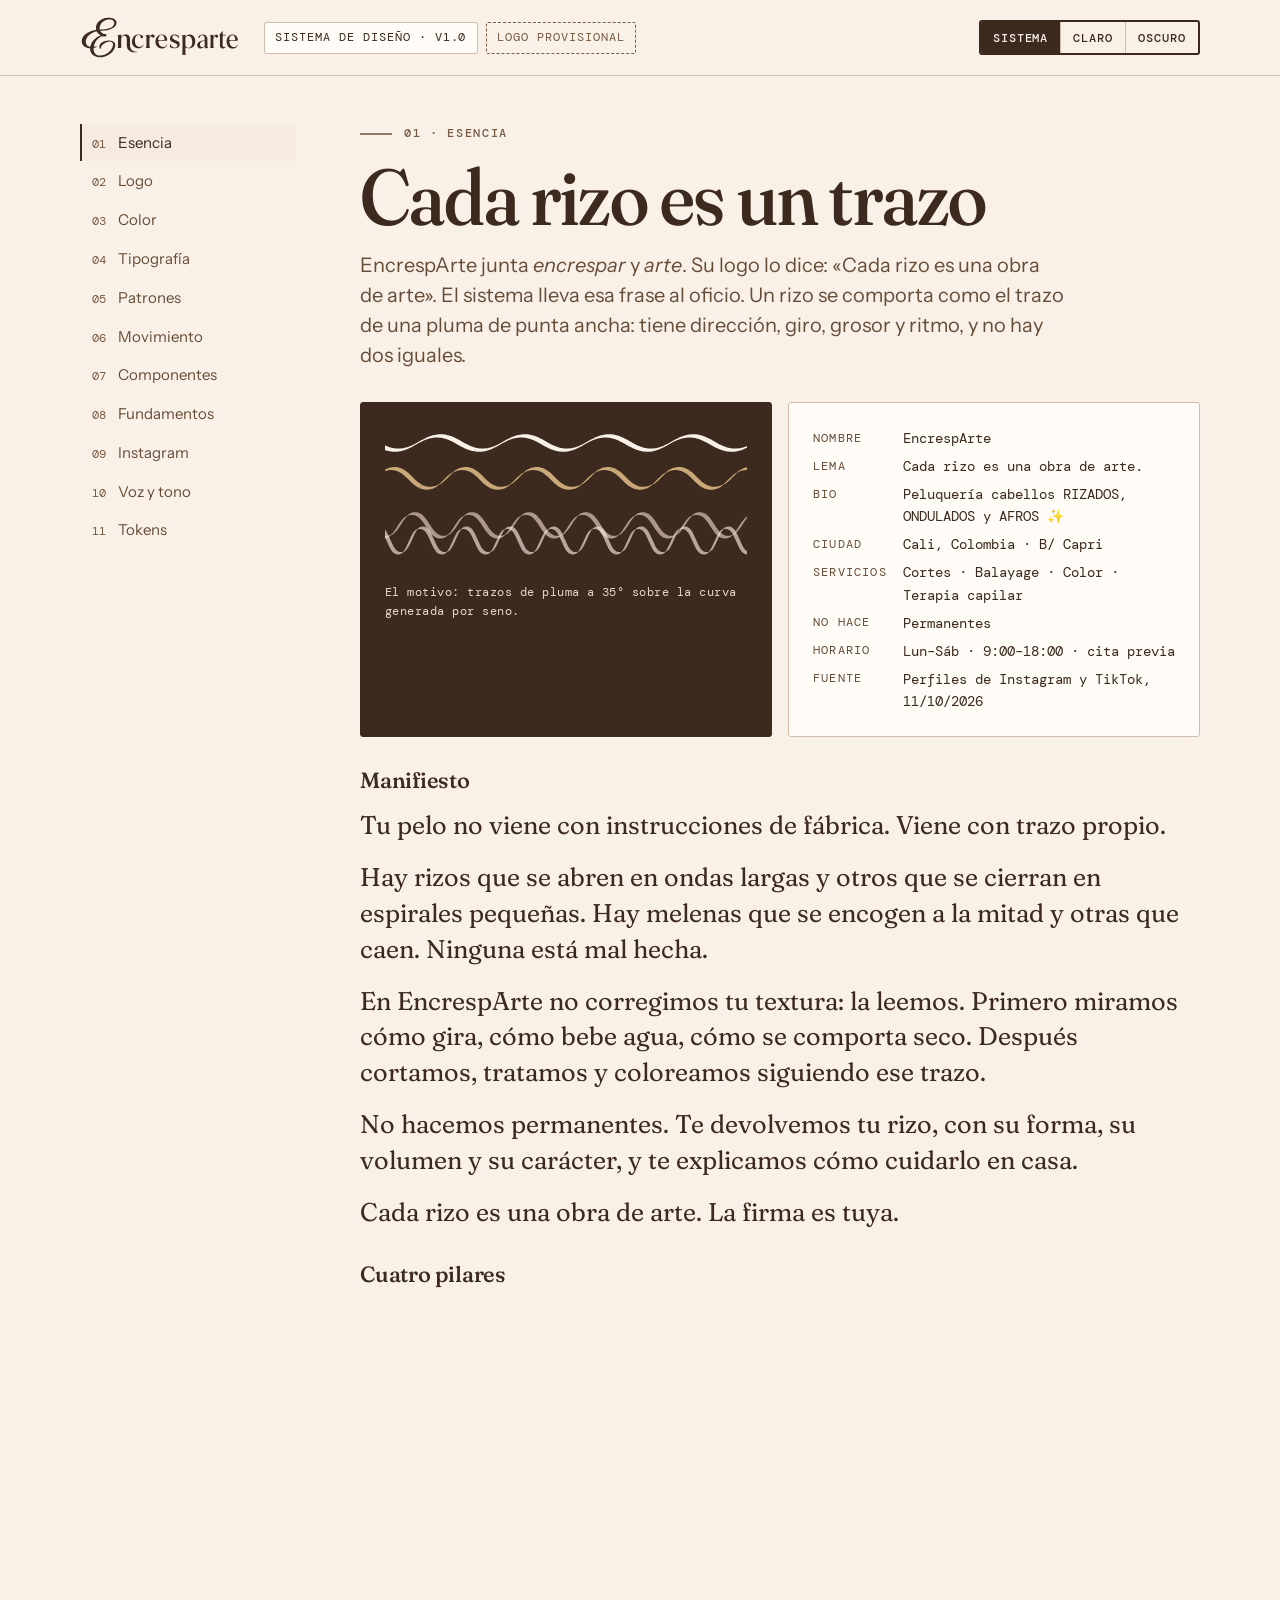
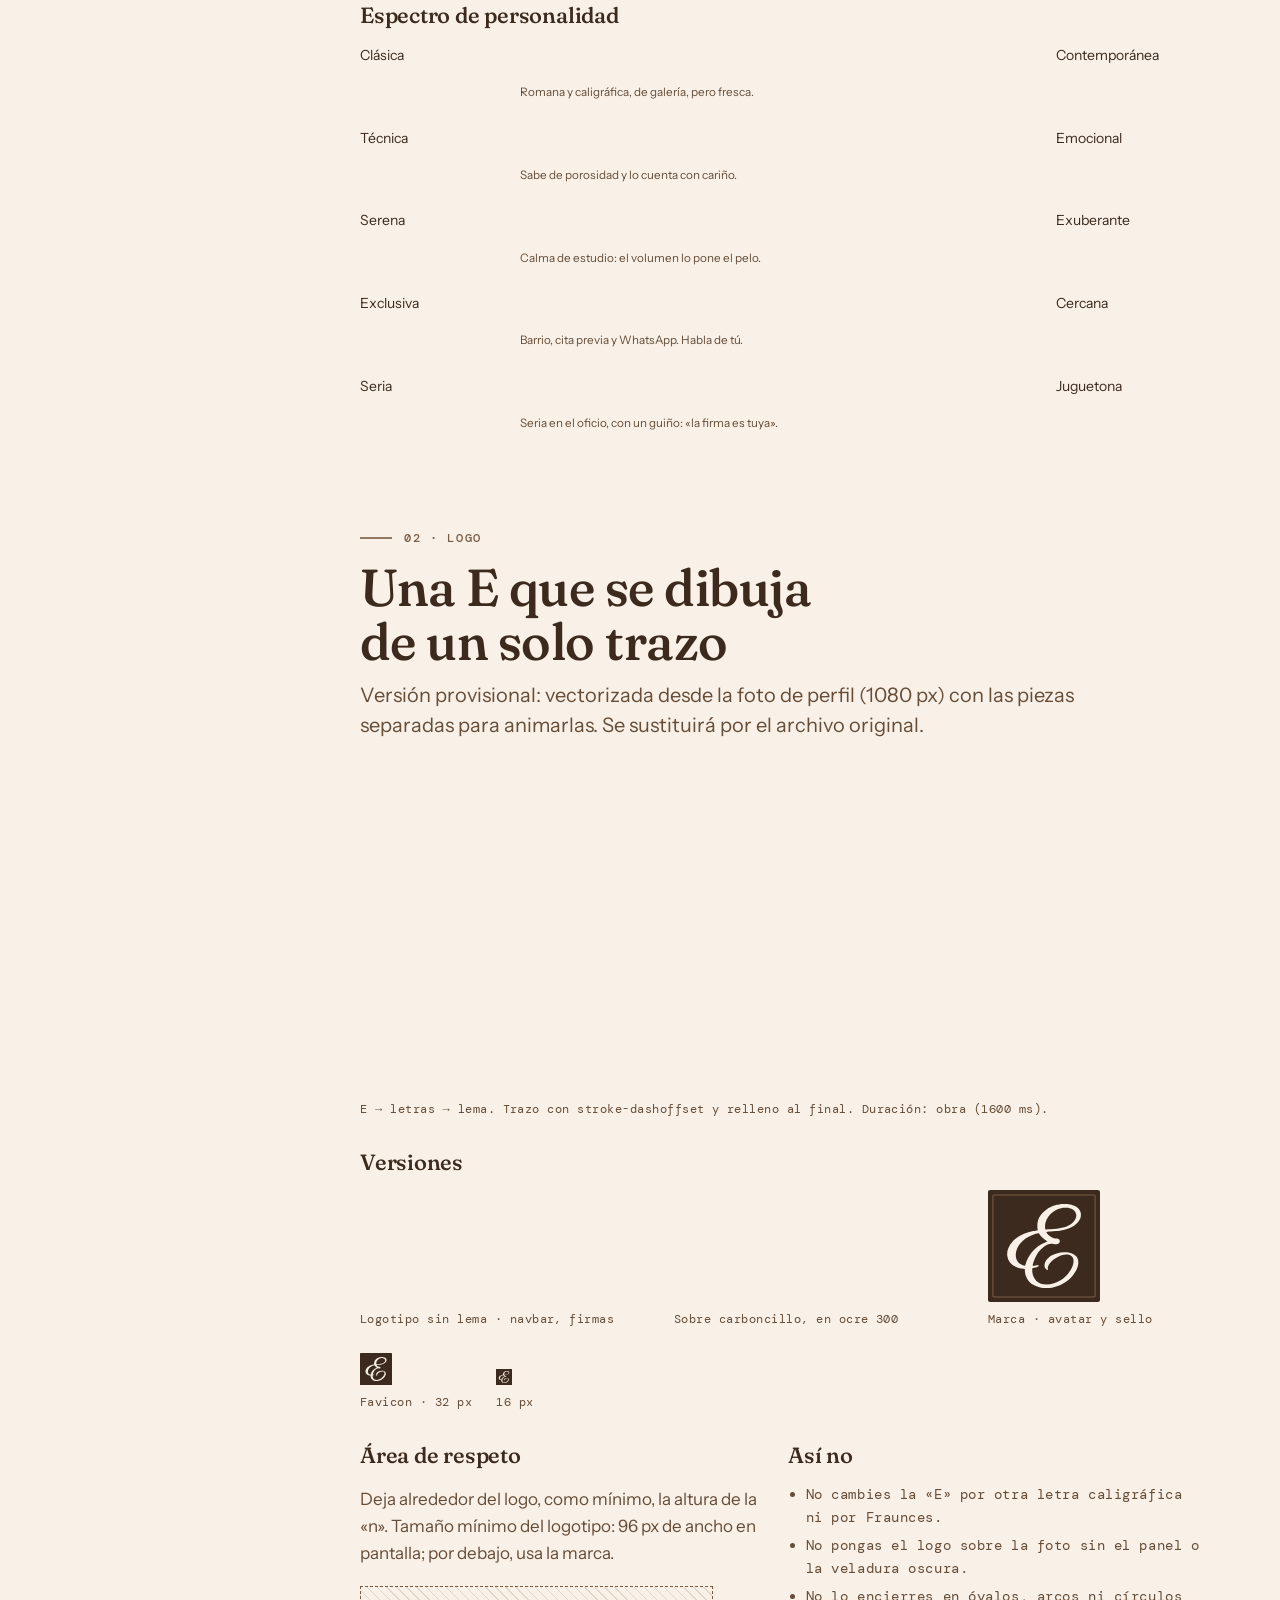
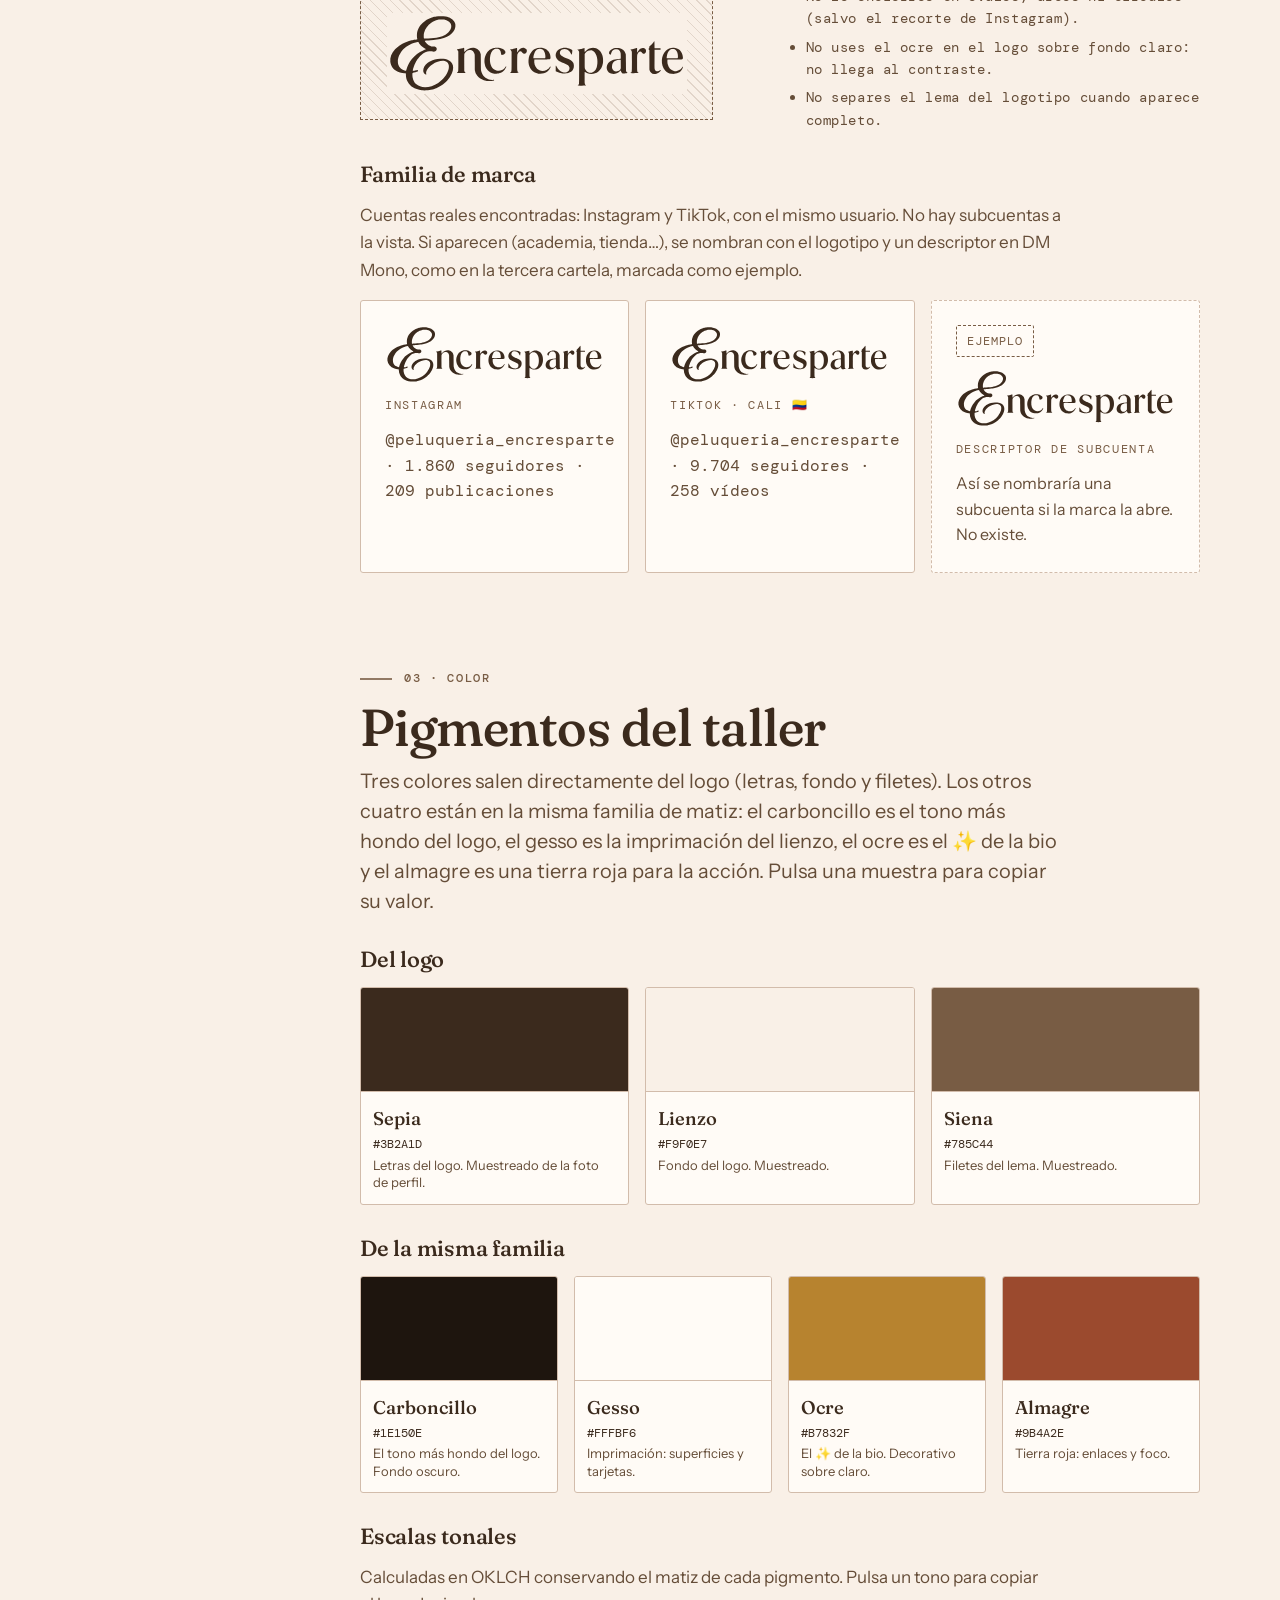
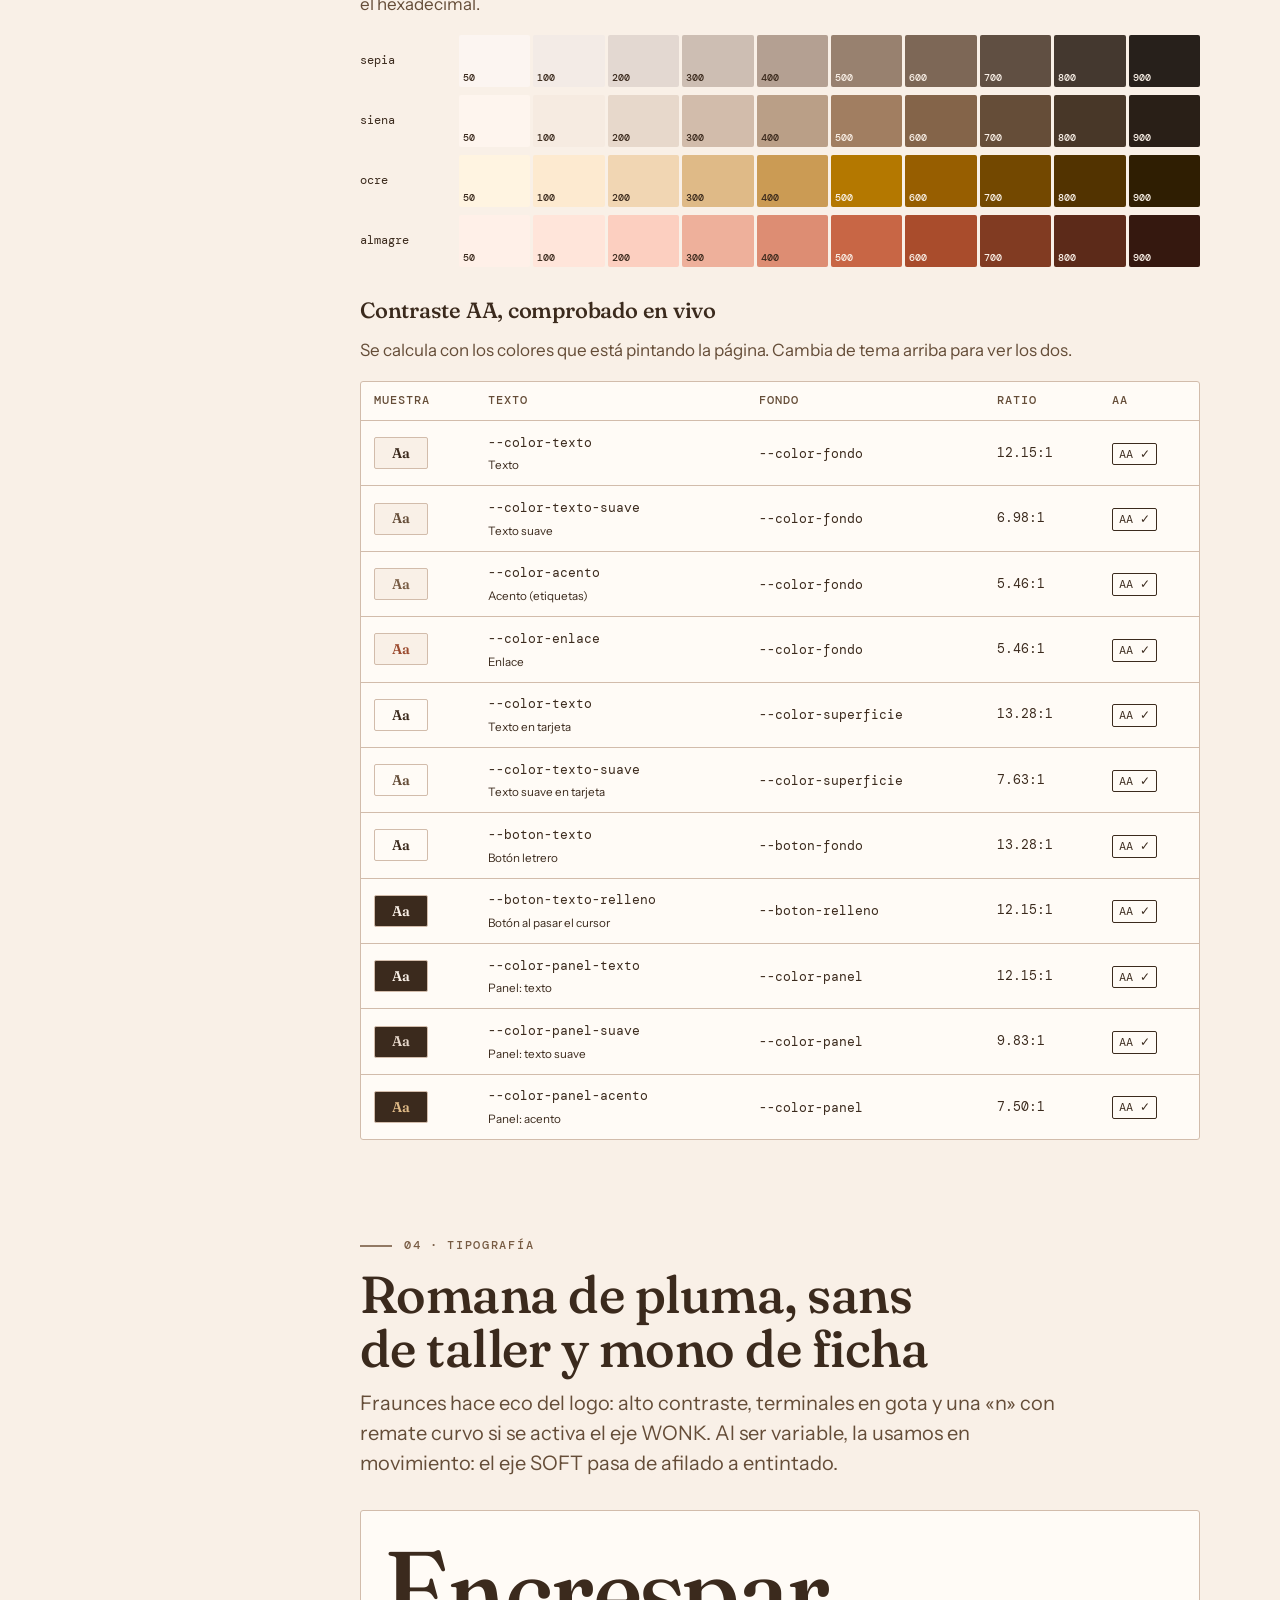
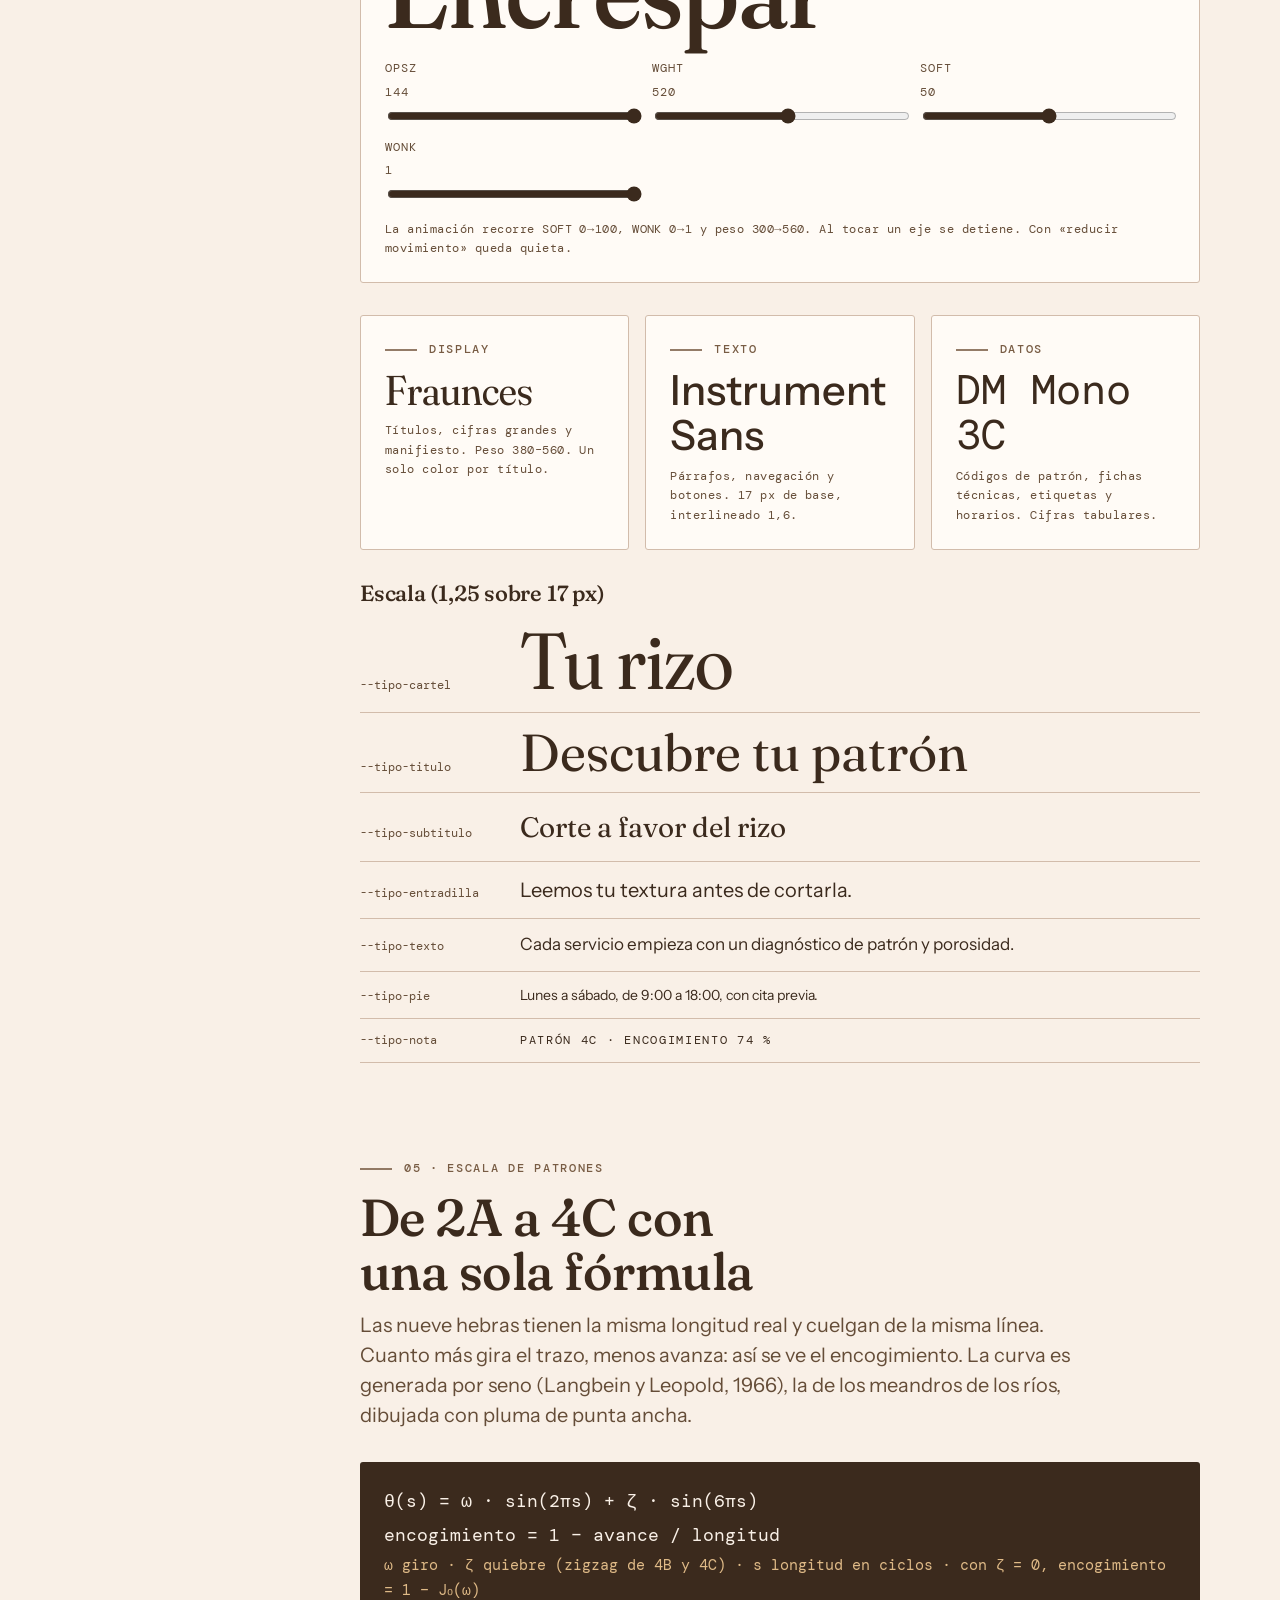
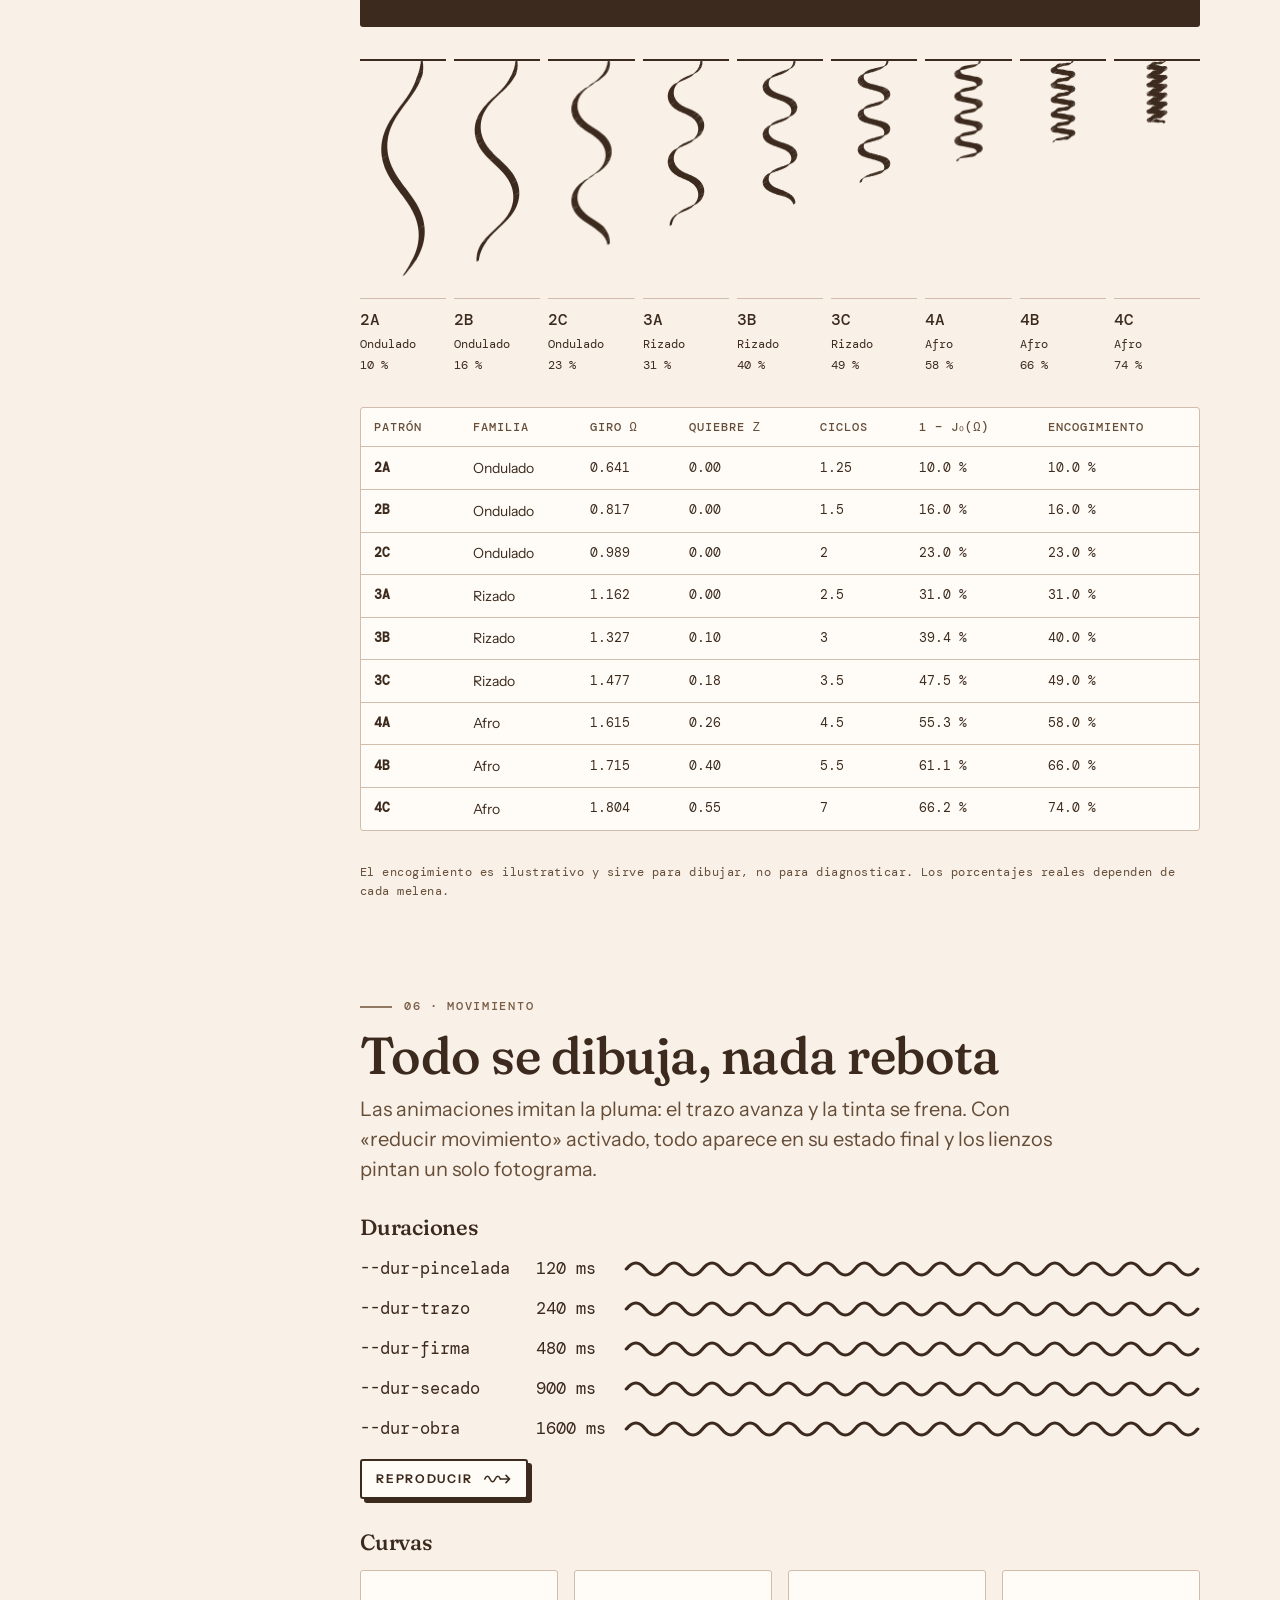
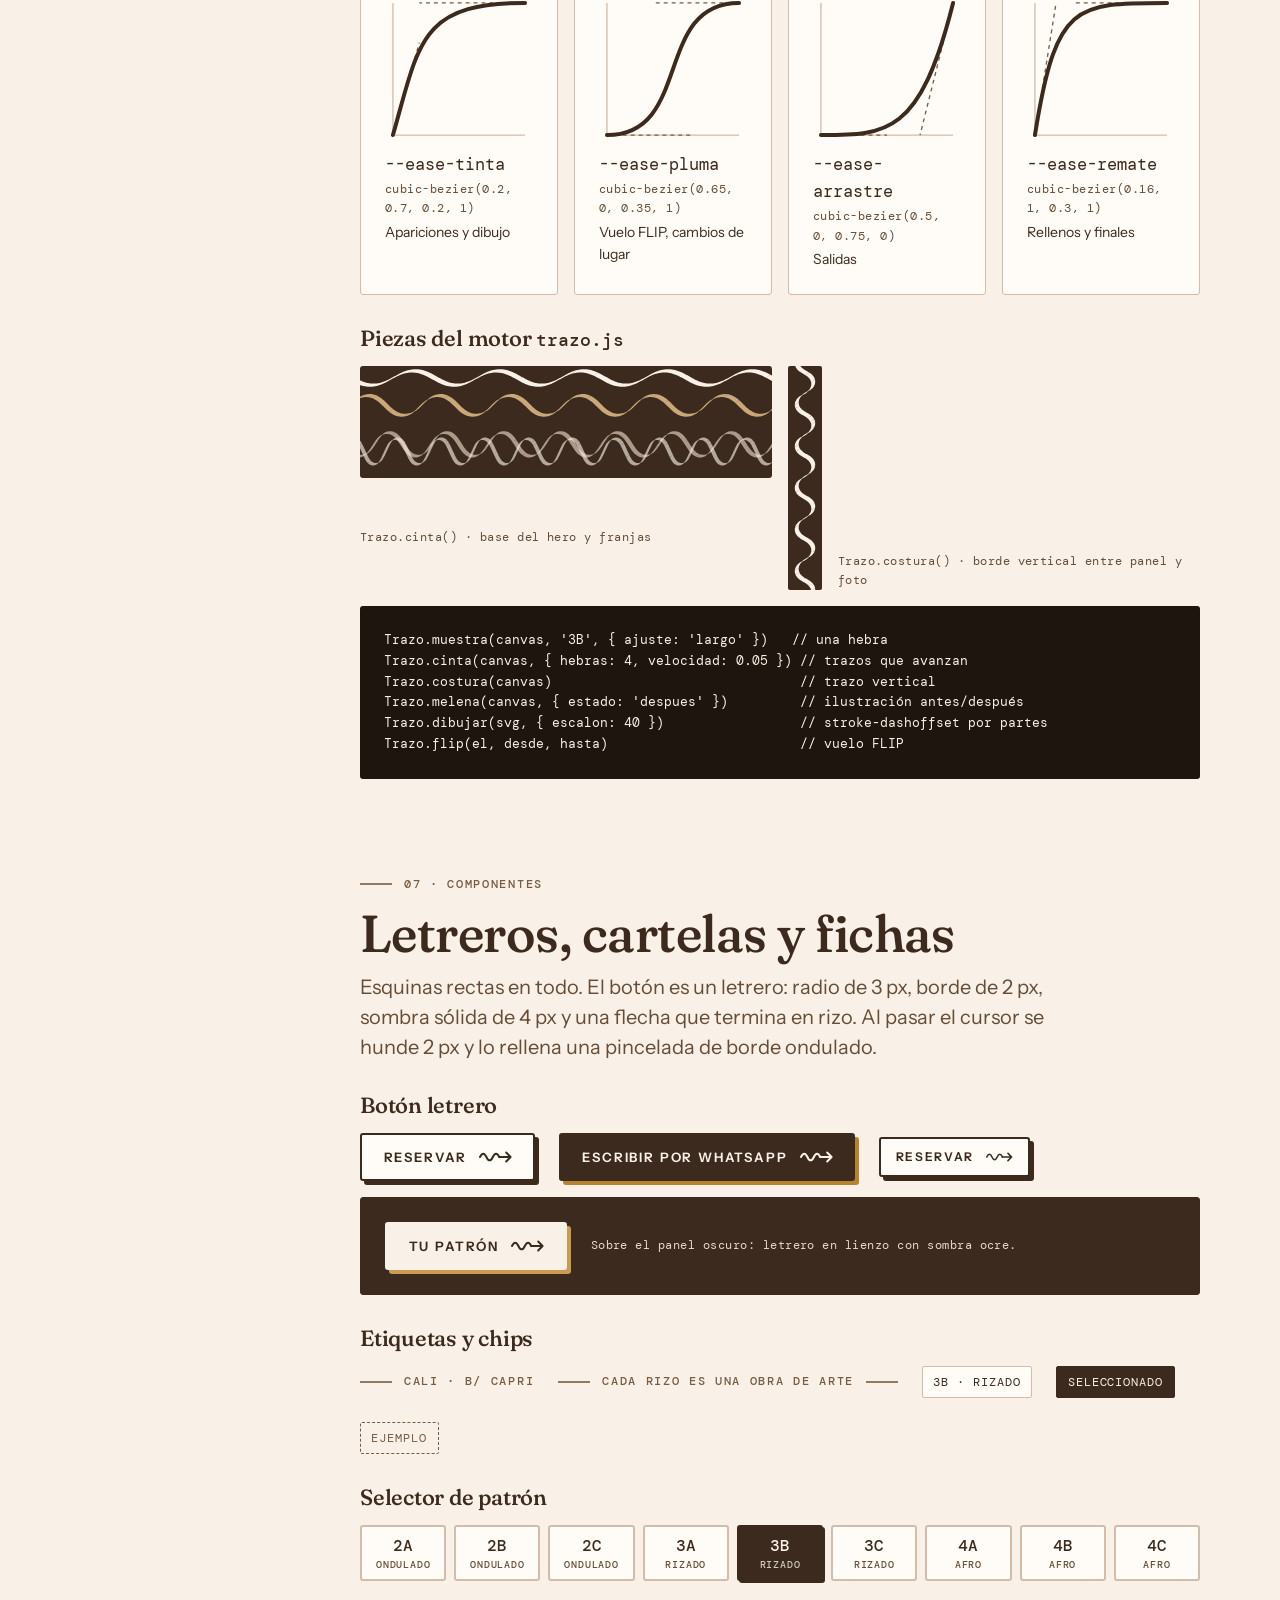
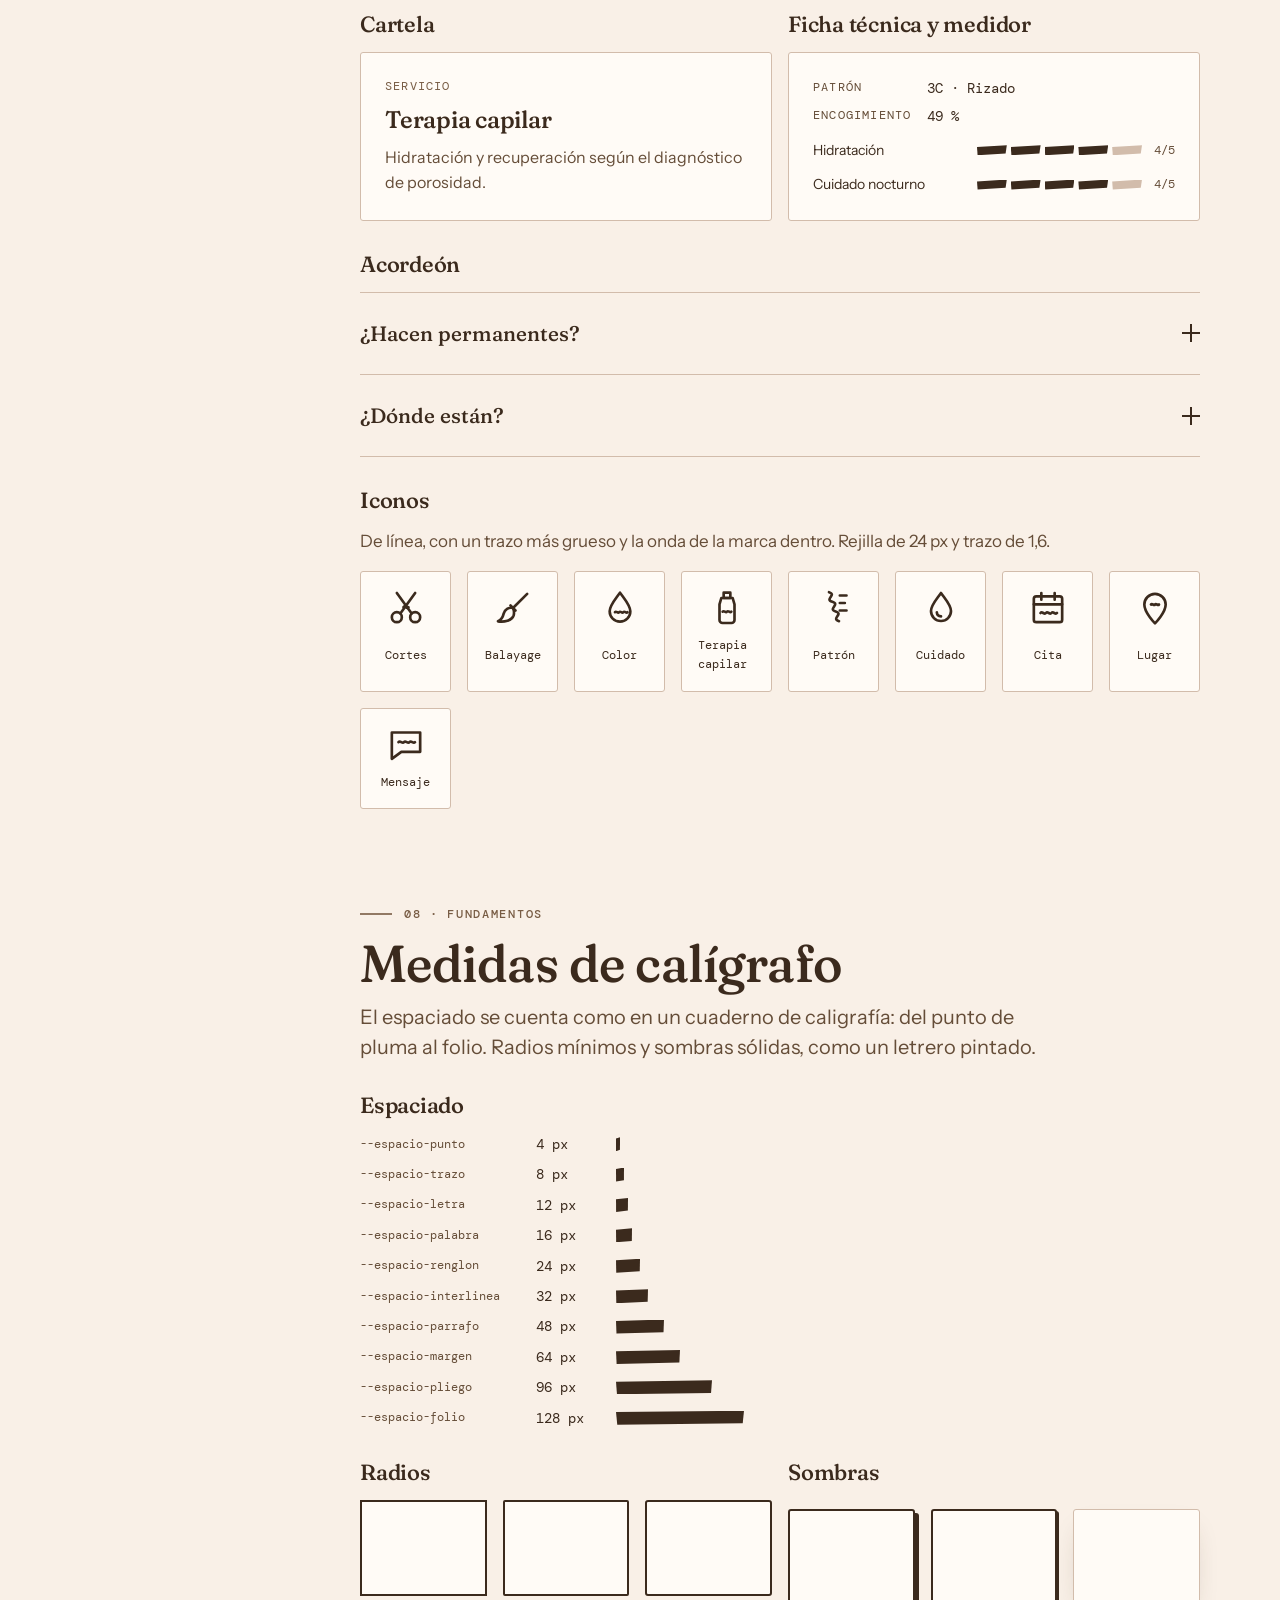
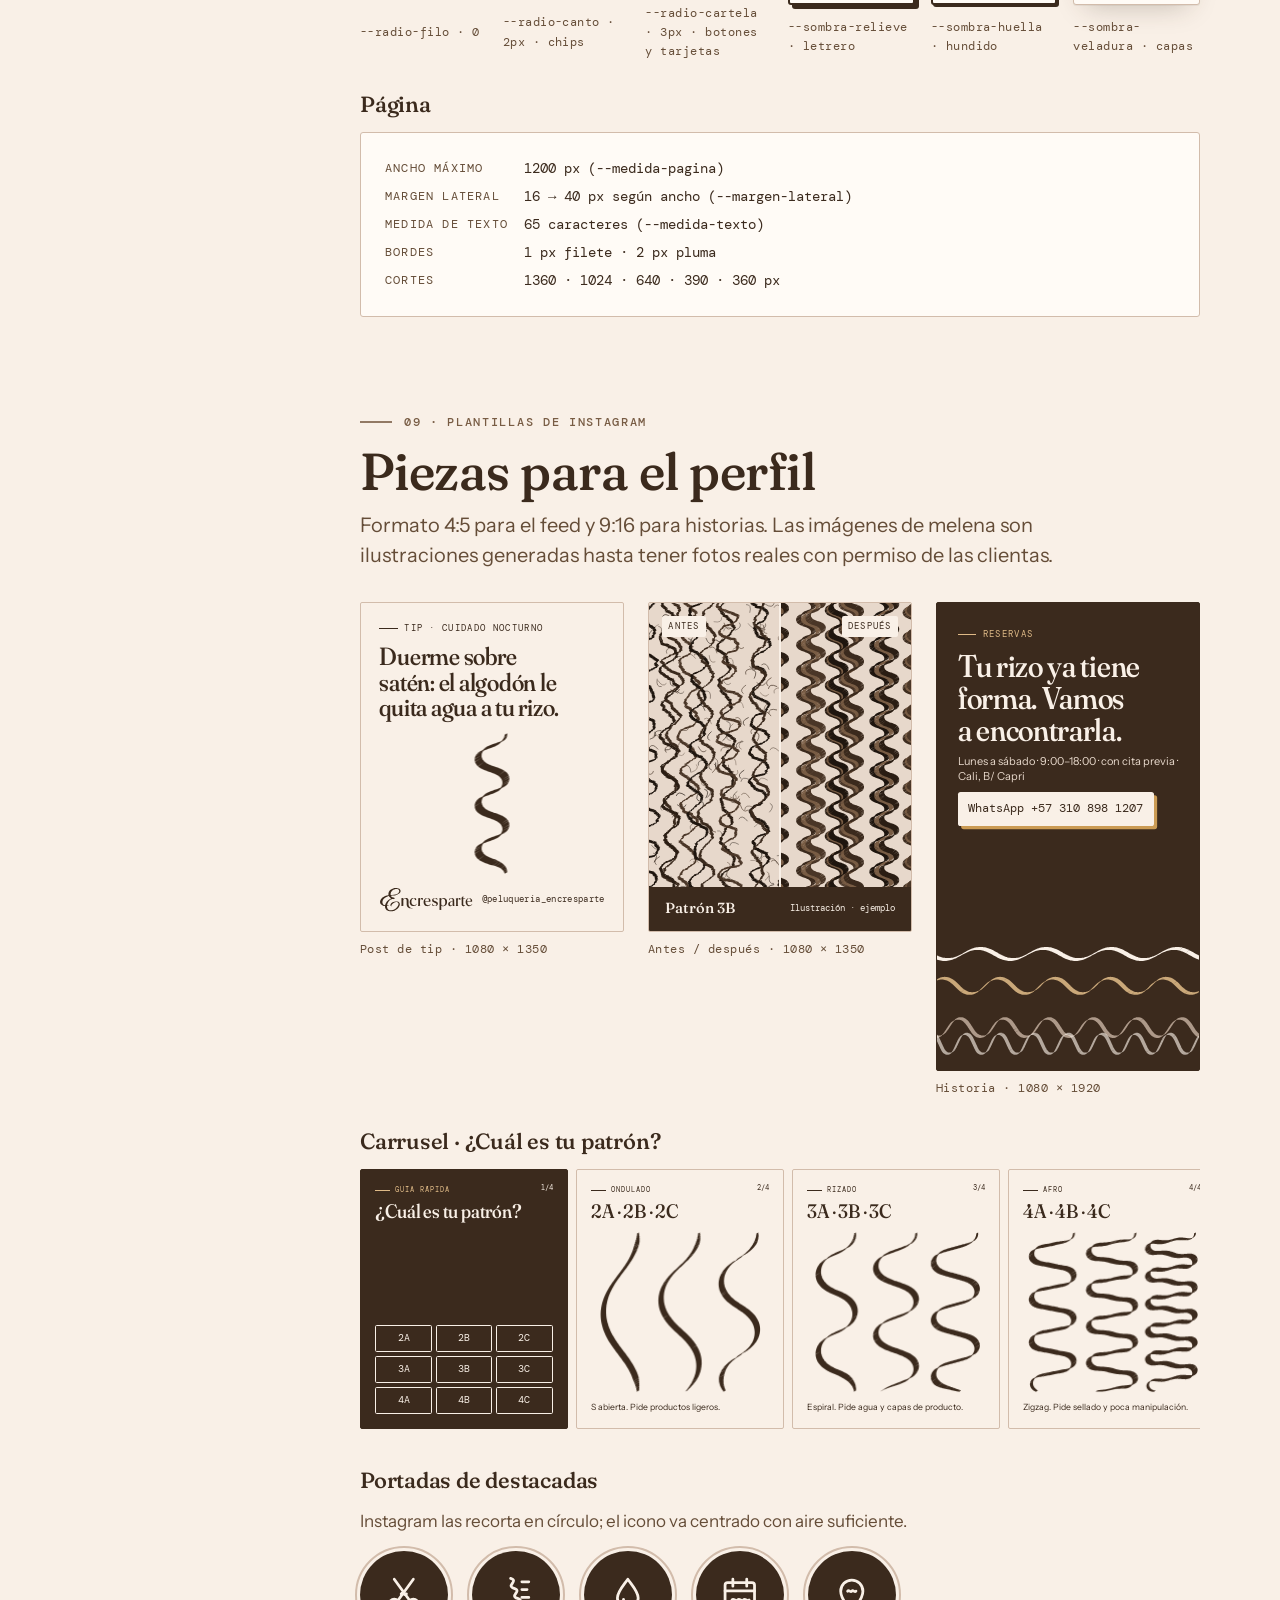
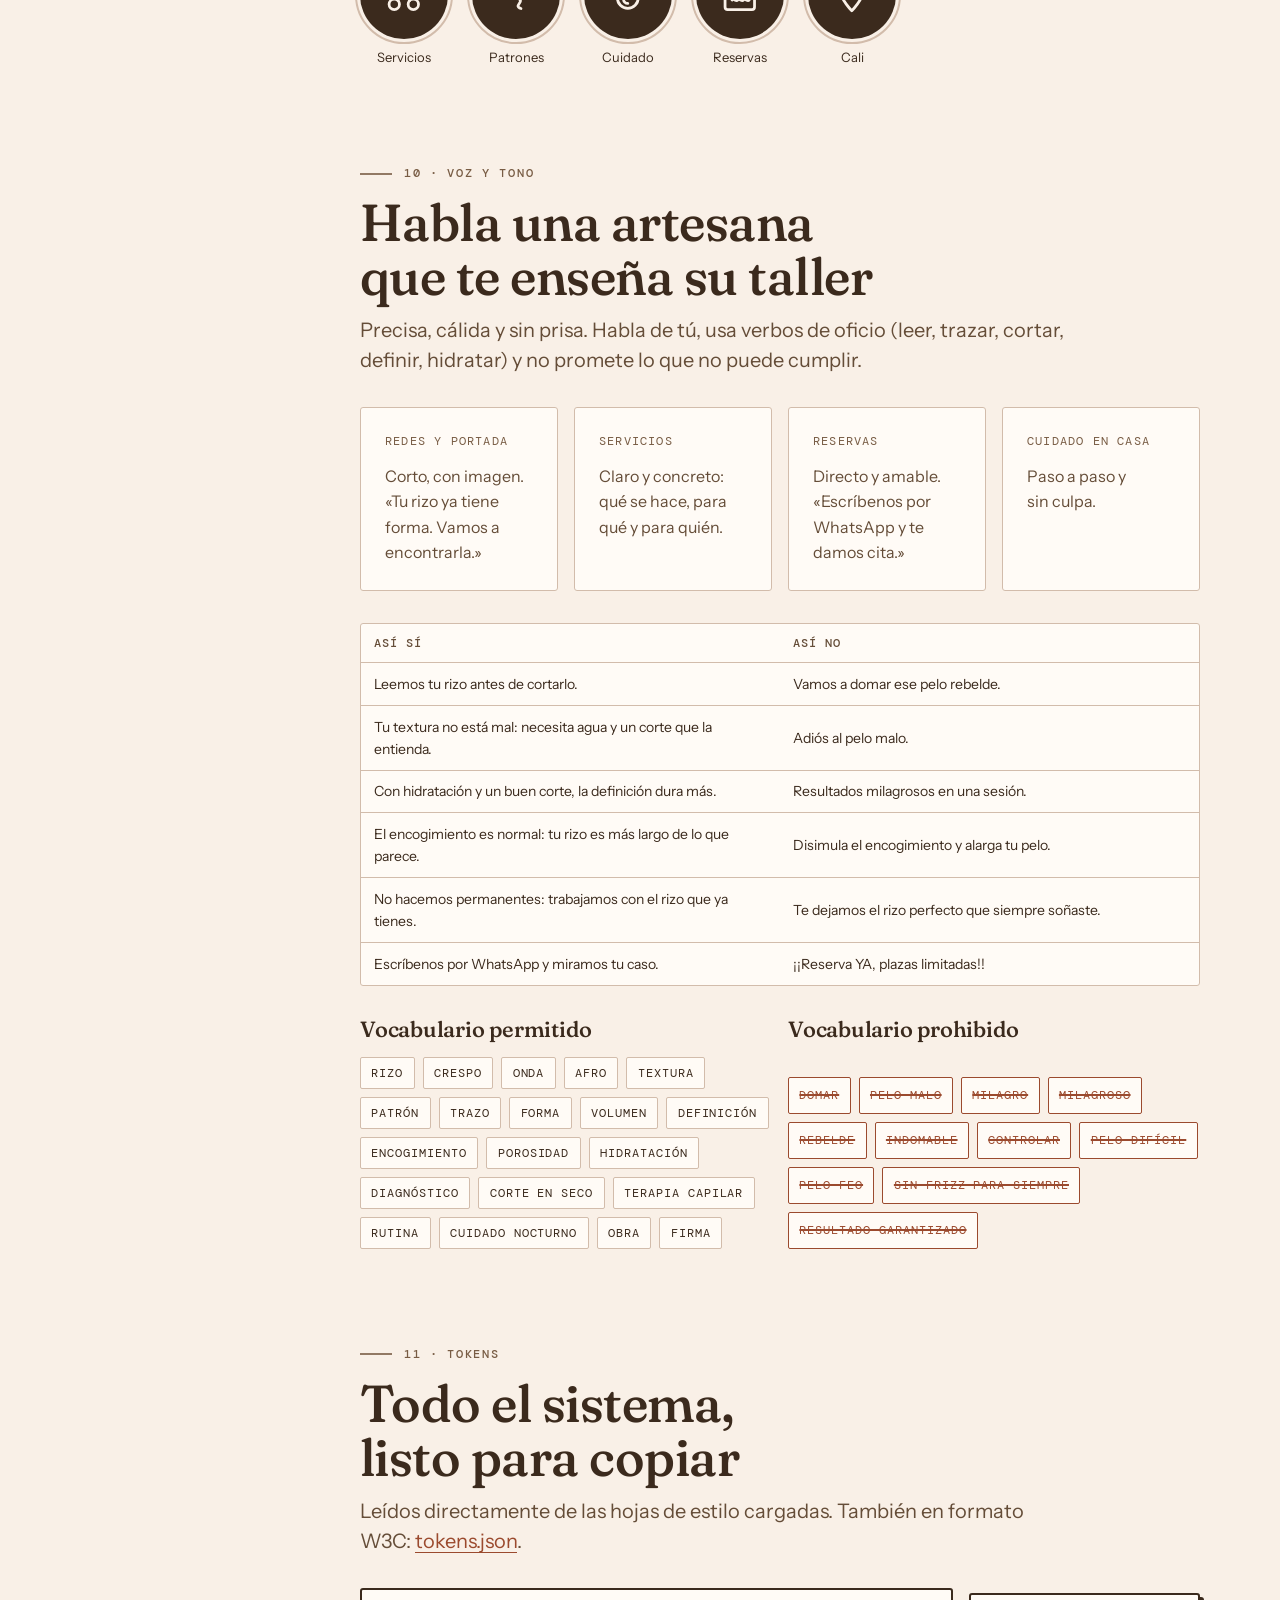
==== design-system.html @ 86029e0a "Fase 3: sistema de diseño «Trazo» (tokens, componentes, movimiento, motor trazo.js, tokens.json, log" ====
<!doctype html>
<html lang="es">
<head>
<meta charset="utf-8">
<meta name="viewport" content="width=device-width, initial-scale=1, viewport-fit=cover">
<title>EncrespArte · Sistema de diseño</title>
<meta name="description" content="Sistema de diseño de EncrespArte, peluquería de cabellos rizados, ondulados y afros en Cali. Concepto: cada rizo es un trazo.">
<link rel="icon" href="assets/favicon.svg?v=1" type="image/svg+xml">
<link rel="preconnect" href="https://fonts.googleapis.com">
<link rel="preconnect" href="https://fonts.gstatic.com" crossorigin>
<link rel="stylesheet" href="https://fonts.googleapis.com/css2?family=DM+Mono:wght@400;500&family=Fraunces:opsz,wght,SOFT,WONK@9..144,100..900,0..100,0..1&family=Instrument+Sans:wght@400..700&display=swap">
<link rel="stylesheet" href="design-system/tokens.css?v=1">
<link rel="stylesheet" href="design-system/motion.css?v=1">
<link rel="stylesheet" href="design-system/components.css?v=1">
<link rel="stylesheet" href="css/guia.css?v=1">
</head>
<body>
<svg width="0" height="0" style="position:absolute" aria-hidden="true">
  <defs>
    <symbol id="i-corte" viewBox="0 0 24 24"><circle cx="6.5" cy="17.5" r="3"/><circle cx="17.5" cy="17.5" r="3"/><path class="grueso" d="M8.6 15.3 17.5 3"/><path d="M15.4 15.3 6.5 3"/><path d="M10.5 11.5c.5-.6 1-.6 1.5 0s1 .6 1.5 0"/></symbol>
    <symbol id="i-balayage" viewBox="0 0 24 24"><path class="grueso" d="M20.5 3.5 12 12"/><path d="M10.5 10.5 13.5 13.5"/><path d="M12 12c-2.6-.6-5 .8-5.6 3.4-.4 1.8-1.6 3.8-3.4 4.6 3.6.6 8.4-.3 9.4-3.6.3-1.2.2-3-.4-4.4z"/></symbol>
    <symbol id="i-color" viewBox="0 0 24 24"><path d="M12 2.8c3.1 4.4 6.2 7.6 6.2 11.2a6.2 6.2 0 0 1-12.4 0c0-3.6 3.1-6.8 6.2-11.2z"/><path class="grueso" d="M9 14.5c.9-1 1.6 1 2.5 0s1.6 1 2.5 0 1.6 1 2.5 0"/></symbol>
    <symbol id="i-terapia" viewBox="0 0 24 24"><path d="M10 2.8h4v3.2h-4z"/><path d="M8.6 6h6.8l1.1 3.8v9.4a1.8 1.8 0 0 1-1.8 1.8H9.3a1.8 1.8 0 0 1-1.8-1.8V9.8z"/><path class="grueso" d="M9.4 14.2c.9-1 1.7 1 2.6 0s1.7 1 2.6 0"/></symbol>
    <symbol id="i-patron" viewBox="0 0 24 24"><path class="grueso" d="M9 2.5c5 1.6-3 4.2 2 5.8s-3 4.2 2 5.8-3 4.2 2 5.8"/><path d="M15.5 4.5h4M15.5 9h3M15.5 13.5h4"/></symbol>
    <symbol id="i-gota" viewBox="0 0 24 24"><path d="M12 3c3 4.2 6 7.3 6 10.8a6 6 0 0 1-12 0C6 10.3 9 7.2 12 3z"/><path class="grueso" d="M9.5 14.6a2.6 2.6 0 0 0 2.5 2.4"/></symbol>
    <symbol id="i-cita" viewBox="0 0 24 24"><rect x="3.5" y="5" width="17" height="15.5" rx="1.5"/><path d="M3.5 9.8h17M8 3v4M16 3v4"/><path class="grueso" d="M7.5 15c1.1-1.3 2.2 1.3 3.3 0s2.2 1.3 3.3 0 2.2 1.3 3.3 0"/></symbol>
    <symbol id="i-lugar" viewBox="0 0 24 24"><path d="M12 21.2s-6.4-6.4-6.4-11.3a6.4 6.4 0 0 1 12.8 0c0 4.9-6.4 11.3-6.4 11.3z"/><path class="grueso" d="M9.6 9.9c.8-.9 1.6.9 2.4 0s1.6.9 2.4 0"/></symbol>
    <symbol id="i-mensaje" viewBox="0 0 24 24"><path d="M3.5 4.5h17v11.6H9.2l-5.7 4.2z"/><path class="grueso" d="M7.5 10.3c1.1-1.3 2.2 1.3 3.3 0s2.2 1.3 3.3 0 2.2 1.3 3.3 0"/></symbol>
    <symbol id="flecha" viewBox="0 0 34 16"><path class="rizo" d="M1 8c2-4.5 4.5-4.5 6.5 0s4.5 4.5 6.5 0 4.5-4.5 6.5 0"/><path d="M20.5 8H32M27.5 3.5 32 8l-4.5 4.5"/></symbol>
  </defs>
</svg>

<header class="guia-cabecera">
  <div class="envoltura guia-cabecera__fila">
    <a class="guia-cabecera__logo" href="index.html" aria-label="Ir a la web de EncrespArte"><!-- logo:inicio --><svg class="logo" viewBox="50 362 970 262" role="img" aria-label="EncrespArte" data-provisional="true" focusable="false"><g class="logo-palabra"><path class="logo-e" d="M162.5 611.9C151.4 610.7 140.6 606.9 132.2 601.5C129.2 599.5 129.5 599.7 125.1 595.4C121.1 591.5 119.1 588.7 116.4 583.4C112.8 576.5 111 568.9 111 561.4C111 557.1 111.5 557.5 106.2 557.2C101.8 556.9 96.8 555.9 91.8 554.3C73.5 548.3 62.3 535.8 60.6 519.3C59.2 505.8 64.5 492 76 479.4C83.3 471.3 97.2 461.9 108.5 457.3C110 456.8 111.9 456 112.8 455.6C117.8 453.5 124.1 451.6 129.5 450.5C131 450.2 133.1 449.7 134.3 449.5C139.1 448.5 145.6 447.5 146.7 447.6C147.7 447.7 148.1 446.8 147.7 445.6C146.4 441.4 146.3 429 147.6 423.5C149.3 416 153.4 407.4 158 401.7C162.3 396.2 167.5 391.4 173 387.7C180.5 382.6 186.2 379.8 195.2 376.8C200.2 375.2 200.4 375.1 203.7 374.5C205.2 374.2 207.5 373.8 208.8 373.5C217.4 371.9 231.1 371.9 239.7 373.7C246.4 375 250.7 376.4 254.2 378.2C259.8 381.1 264.1 384.9 267.2 389.4C268.1 390.7 269.2 393.1 269.9 395.1C271.1 398.3 271.1 398.7 271.1 402.8C271.1 408.1 270.4 411.3 268.2 415.9C266.1 420.3 263.7 423.7 259.9 427.4C250.8 436.5 239.2 442.2 221.8 446.2C216.4 447.4 206.4 448.9 200.3 449.3C173.3 451.4 172.3 451.5 172.3 452.4C172.3 452.7 172.6 453.4 172.9 453.9C173.3 454.4 174.1 455.7 174.8 456.7C177.6 460.9 183.8 466.1 188.6 468C190 468.6 191.5 469.2 191.8 469.3C193.4 470.1 197.1 470.7 200.2 470.7C206.1 470.7 209.2 472.3 210.5 476.3C211.9 480.5 209.1 485.1 204.5 486.5C202.3 487.2 200.7 487.1 194 486.1C188.7 485.3 187.9 485.3 185.3 485.7C183.8 485.9 181.5 486.3 180.3 486.7C178.2 487.2 173.8 488.9 173.2 489.3C173 489.5 171.9 490.1 170.8 490.6C165.5 493.5 158.4 499.7 153.2 505.8C150.1 509.5 146 515 146 515.5C146 515.7 145.8 516 145.5 516.3C144.7 517.3 140.4 525.8 138.9 529.6C135.7 537.3 132.7 548.2 133.6 549.1C134.1 549.6 139.5 548.6 143.8 547.3C145.7 546.7 147.6 546.2 148.2 546.1C149.3 545.9 149.3 546 149.8 547.8C150.1 548.8 150.3 549.8 150.1 550C149.6 550.9 144.3 552.8 137 554.6C132.2 555.9 132.4 555.7 132.1 558.3C131.9 560.9 132.2 566.5 132.8 570.2C134.3 578.5 138.6 587.1 143.9 592C159.5 606.7 190.7 605 215.5 588.3C223.5 582.9 231 575.8 236.5 568.3C241 562.4 241.9 561 244.4 555.8C248.3 548.1 250 542 250 535.6C250 531 249.6 529 248 525.8C246 521.7 242.4 519 236.7 517.4C226.8 514.7 210 519.3 196.5 528.4C183 537.6 174.4 550.7 176.8 558.6C177.1 559.6 177.2 560.5 177.1 560.7C176.5 561.7 172.6 559.8 170.5 557.4C168.3 554.9 167.4 552.6 167.1 548.9C166.5 540.5 172.3 530.2 181.8 523.1C184.8 520.9 184.5 521.1 190.4 518.1C199.1 513.8 209 511.3 222 510.3C231.6 509.6 242 511.3 248.8 514.7C252.5 516.6 254.1 517.8 256.9 520.5C263.1 526.7 265.3 536.5 262.9 547.1C261.2 554.5 257.7 562.6 253.8 568.2C252.9 569.5 251.7 571.2 251.2 572C247.5 577.2 241.3 584 236.2 588.4C229.2 594.4 219.8 600.2 209.2 605C206.9 606 198.2 608.8 195.3 609.5C194 609.8 192.3 610.2 191.6 610.4C185.4 612 170.3 612.8 162.5 611.9ZM112.4 546.5C116.1 532.7 121.6 521.8 130.3 510.8C140 498.7 152.9 488.9 167 482.9C170.5 481.4 173.7 480.2 174.8 479.9C175.9 479.5 175.3 478.7 172.4 477C165.8 473.1 159.9 468.1 156 463C153.9 460.3 152.2 457.5 151.9 456.4C151.6 455.5 150.1 455.2 148.4 455.6C147.7 455.8 146.1 456.2 144.8 456.5C143.5 456.8 142.1 457.2 141.7 457.3C141.2 457.5 139.7 458 138.3 458.4C126.5 461.9 113.6 469.2 105.3 477.1C102 480.2 97 485.9 95.5 488.2C89.8 497 87.2 502.7 85.6 510.4C85 513.3 85 514.6 85.1 519.2C85.2 523.7 85.4 525 86.1 527.4C87.1 530.6 88.9 534.5 90.3 536.3C91.5 537.9 96.4 543 96.7 543C96.9 543 97.5 543.4 98.1 543.8C100.8 545.8 109.4 549.1 111.3 548.9C111.6 548.9 112 548 112.4 546.5ZM183 444.2C211.3 442.4 226.5 439.1 238.9 432C242.7 429.8 245.6 427.5 248.8 424.2C253.3 419.6 256 414.7 257.4 409.1C260.2 397.3 251.9 387 236.8 383.6C235.5 383.3 232.3 383.2 226.8 383.2C219.2 383.2 218.6 383.2 214.8 384.1C206.2 386.2 199.6 388.9 193.1 393.3C181.4 401.2 173.4 412.4 169.9 425.6C169.1 428.8 168.9 430.4 168.8 434.5C168.6 439.5 169 443.7 169.7 444.6C170 444.9 170.8 444.9 172.3 444.8C173.5 444.7 178.3 444.4 183 444.2Z"/><g class="logo-letras"><path d="M370 581.4C364.8 580.3 361.2 579 356.5 576.6C347.6 572.1 342.3 567 337.7 558.7C336.4 556.3 334.7 550.9 334.2 547.7C334 546.9 333.9 535.2 333.8 521.7C333.8 500.2 333.7 496.9 333.2 495.2C331.4 488.6 329 485.2 324.5 483C322.3 481.9 322 481.8 318.3 481.8C313.8 481.8 311.7 482.5 307.9 484.9C304.5 487.1 300.9 491.8 300 495.1C299.8 495.9 299.7 505.4 299.7 522.8L299.8 549.2L300.7 551.1C301.3 552.4 302 553.3 303 553.9C303.7 554.4 304.3 555.1 304.2 555.3C304.2 555.8 302.3 555.8 290.2 555.9C276.8 556 276.3 555.9 276.3 555.3C276.3 555 276.8 554.4 277.5 554C279 553 279.9 551.6 280.3 549C280.6 547.5 280.7 537.8 280.6 516.8L280.5 486.8L279.6 485C279.1 483.9 278.1 482.6 277.3 481.9C276.1 480.9 275.9 480.6 276.3 480.2C276.5 480 277.4 479.6 278.3 479.5C282.5 478.9 289.1 477.4 293.3 476.2C294.2 475.9 295.7 475.5 296.8 475.2C297.8 474.9 298.9 474.7 299.2 474.8C299.6 474.9 299.7 476 299.7 481.3C299.7 485.8 299.8 487.7 300 487.7C300.2 487.7 301.4 486.6 302.6 485.3C310.8 476.4 323.2 472.3 334.2 474.8C339.4 476 345.1 479.8 348.1 484.1C350.1 486.9 350.8 488.3 352 492.4L353.1 495.8L353.4 520.5C353.5 535.9 353.7 545.9 354 547C355 552.6 357.4 558.5 360.4 563C362.3 565.9 367 570.6 369.8 572.4C376.7 576.8 384.7 578.9 392.2 578.3C394.2 578.2 395.9 578.1 396.1 578.2C396.2 578.3 396.3 578.7 396.3 579.2C396.3 580.2 395.8 580.5 392 581.2C387.4 582.1 385.1 582.3 379.7 582.3C375.3 582.3 373.8 582.1 370 581.4Z"/><path d="M397.2 558.1C388.6 556.8 379.9 552.2 374.9 546.2C373.1 544.1 370.5 540.1 369.6 538.3C367.9 534.8 366.1 528.1 365.3 522.5C364.9 519.4 365.1 512.1 365.8 508.5C367.3 501.1 369.3 496.1 373.2 490.2C375.4 486.9 375.5 486.7 378.7 484C383.7 479.6 386.9 477.7 392.6 475.9C396.9 474.5 398.3 474.2 403.9 474.1C412.3 473.9 417.9 475.1 424.6 478.7C427.6 480.3 429.1 481.4 430.5 483C433 485.8 433.6 488.3 432.4 491.1C431.7 492.5 429 495.4 427.3 496.3C425.1 497.6 420.4 498.1 419.7 497.2C419.4 496.9 418.9 494.6 418.5 492.1C417.6 486.7 417.3 485.7 415.7 483.4C414.3 481.3 412.3 479.5 410.3 478.6C407.1 477.2 400.3 477.5 396.8 479.2C388.6 483.3 384 492.8 382.9 507.5C381.7 524.4 387 538.6 396.9 544.9C403.9 549.4 414.1 550.1 421.9 546.7C426.2 544.8 431 540.3 433.3 535.9C434 534.7 435.2 534.5 435.8 535.4C436.3 536.2 432.9 542.8 430.5 545.8C425.4 552.1 421 554.9 412.5 557.2C410 557.9 408.6 558.1 403.8 558.2C400.7 558.2 397.7 558.2 397.2 558.1Z"/><path d="M448.3 555.4C448.3 555 448.8 554.4 449.4 554C450 553.7 450.8 553 451.2 552.4C452.8 550.3 452.8 549.9 452.8 517.5L452.8 487.2L451.7 484.9C450.9 483.2 450.2 482.4 449.3 481.8C447.2 480.5 447.6 480 451.3 479.4C455.7 478.6 462.7 477 466.3 475.8C468.2 475.2 469.9 474.8 470.2 474.9C470.6 475 470.7 476.4 470.7 482.1C470.8 486.4 471 489.2 471.2 489.2C471.3 489.3 472 488.4 472.6 487.3C477.7 478.1 486.6 472.9 494.1 474.8C497.5 475.7 499.9 477.5 501.4 480.3C502 481.6 502.2 482.3 502.1 484.5C502.1 487.4 501.6 488.9 500.1 490.8C496.9 494.9 490.5 494.3 487.1 489.5C484 485.2 479.3 484.9 475.8 488.8C474 490.7 472.2 494.2 471.5 496.8C470.8 499.5 470.8 545 471.5 548.4C472.1 551.3 473.2 553 475 554.2C475.8 554.7 476.3 555.2 476.2 555.4C476.1 555.7 472.6 555.9 462.2 555.9C448.7 556 448.3 556 448.3 555.4Z"/><path d="M538.7 558.1C536.9 557.8 534.1 557.1 532.3 556.4C523.8 553.3 518.2 548.7 513.8 541.4C508.8 533 506.8 523.7 507.6 513.6C508.6 502.7 511.4 495.2 517.2 487.9C520.3 483.8 523.5 481.1 528.1 478.7C539.8 472.4 555.2 473 565.7 480.1C567.8 481.5 571.7 485.7 573.4 488.3C576.7 493.2 578.7 499.9 578.7 506C578.7 509.1 578.6 509.2 577.8 510.1C575.3 512.3 577.4 512.1 550.7 512.3L526.5 512.5L526.3 514.2C524.9 524.4 528.2 534.9 535.2 542.5C539 546.6 546.6 549.5 553.2 549.4C558 549.3 561.6 548.4 565.8 546.3C570.5 543.9 573.7 541 576.2 536.9C577.4 535 578.2 534.5 579 535.5C579.3 535.8 579.2 536.4 578.5 538.1C574.5 547.5 566.4 554.7 557.1 557.2C551.6 558.6 544.5 559 538.7 558.1ZM561 508.3C563.7 506.9 561.9 492.4 558.2 486.3C557.1 484.4 554.3 481.4 552.8 480.3C548.5 477.4 541.7 477 536.4 479.5C533.3 481 529.8 484.8 527.9 488.7C526.2 492.2 524.9 495.8 524.2 499.5C523.6 502.4 523.2 507.4 523.4 508.1C523.6 508.6 525.5 508.7 542 508.7C553.4 508.7 560.6 508.5 561 508.3Z"/><path d="M622 557.9C621.9 557.8 620.1 557.6 618 557.3C611 556.6 604 554.5 597.2 551L595.5 550.2L595.5 541.3L595.5 532.5L596.3 532.5C597 532.5 597.4 533 598.7 535.5C603.5 545 610.3 551.1 618.7 553.5C622 554.4 627.8 554.4 630.8 553.4C636.7 551.4 640.1 546.8 640.1 540.8C640.2 537.7 639.6 536 637.9 533.9C635.1 530.5 631.5 528.4 620.8 524C613.9 521.2 608 518.2 605.1 516.3C599 512 595.8 506.7 595.4 499.8C595.2 495.3 596.5 490.2 598.9 486.5C602.8 480.3 609.7 476.2 618.5 474.9C622.1 474.4 631.6 474.8 634.8 475.7C639.9 477 646.3 479.6 648.5 481.4C649.4 482.1 649.4 482.1 649.2 485C648.9 489.1 647.9 496.1 647.6 496.5C647 497.2 645.8 496 644.3 493.1C643.5 491.5 642.3 489.3 641.6 488.3C640.4 486.5 637 483.1 635.2 481.8C629.3 477.7 621.5 476.9 615.9 479.7C613.9 480.8 611.1 483.5 610.1 485.6C608.3 489.2 608.8 494.4 611.1 497.4C613.2 500.2 617.8 503.1 623.8 505.7C624.2 505.8 627.1 507 630.3 508.4C640.2 512.4 644.9 515 648.3 518.4C652.3 522.4 654 526 654.3 531.5C654.5 535.7 654 538.9 652.6 542C650.3 547.4 646.9 551 641.2 553.9C638.3 555.4 636.8 556 636.2 556C635.9 556 635.3 556.2 634.9 556.4C633.9 556.9 622.4 558.3 622 557.9Z"/><path d="M667 596.5C666.5 595.9 666.8 595.5 668 594.8C669.4 594.1 670.6 591.9 671 588.8C671.3 586.9 671.3 572.4 671.3 536.7L671.2 487.2L670.3 485.5C669.4 483.8 668.5 482.9 666.9 481.9C666.4 481.5 666 481.1 666.1 480.7C666.2 480.3 667.3 480 671.5 479.3C674.4 478.8 678.4 477.9 680.3 477.4C682.3 476.9 684.8 476.2 686.1 475.8C687.3 475.5 688.4 475.3 688.5 475.4C688.7 475.6 688.8 478.3 688.9 481.6C689 484.8 689.2 487.6 689.3 487.8C689.4 487.9 690.3 487.2 691.2 486.3C694.2 483.1 698.9 479.4 702.2 477.7C704.8 476.4 710.3 475 713.7 474.8C721.8 474.3 729.1 476.6 735.2 481.6C739.2 484.9 741.4 487.7 744.2 493.4C745.8 496.7 746 497.1 747 500.9C748.9 508 749.4 518.3 748 525.7C745.9 537.3 740.9 546 732.8 552.2C726.5 557 719.7 559.1 710.3 559.1C702.8 559.1 698.5 557.8 691.8 553.6C690.6 552.9 689.5 552.4 689.3 552.5C689.1 552.6 689 558.6 689 570C689 584.3 689.1 587.7 689.5 589.7C690 592.3 691.3 594.5 692.4 594.8C693.1 595.1 693.8 596.2 693.5 596.7C693.4 596.8 688 597 680.3 597C669.8 596.9 667.3 596.9 667 596.5ZM712 555C714.8 554.3 718.2 552.4 720.2 550.4C723.6 547 725 544.8 727.3 539.6C728.4 537 729.9 529.2 730.3 524.2C731 515.7 729.8 506.1 727.1 499.3C724 491.4 719.3 486 713.4 483.6C711.7 482.9 710.9 482.8 707 482.9C703 482.9 702.3 483 700.4 483.8C696.1 485.5 693.7 487.6 690.7 492.1L689.2 494.5L689.2 516.3C689.2 540 689.2 539.9 691 543.7C692.3 546.3 693.7 548.4 695.6 550.3C697.3 551.9 701.7 554.5 703.9 555C705.7 555.4 710.2 555.4 712 555Z"/><path d="M777.8 558.8C773.5 557.9 770 556.4 767.4 554.3C762.5 550.2 759.9 543.7 760.4 536.9C761.3 526.3 767.1 519 778.4 514.6C783.5 512.5 789.6 511.4 798.3 510.9C802.1 510.7 805.4 510.4 805.6 510.2C806 509.9 806 508.2 805.9 501.2C805.8 493.6 805.7 492.2 805.1 490.2C803.5 485.2 801.3 482.3 797.4 480.3C795.2 479.2 795.1 479.2 791 479.2C786.9 479.2 786.8 479.2 784.5 480.3C781.2 481.9 777.7 485.5 776.2 488.8C775.6 490.1 774.8 492.3 774.5 493.7C774.2 495 773.9 496.4 773.8 496.6C773.5 497.6 771.5 496.7 768.9 494.4C768.1 493.6 768 493.3 768 491.4C768 487.5 769.9 484.4 774.7 480.9C778.3 478.2 781.8 476.7 787.5 475.4C791.4 474.6 799.2 474.7 802.9 475.6C811.9 478 817.4 482.8 820.6 491.3C821.2 492.9 821.9 494.9 822.1 495.8C822.3 496.8 822.5 508 822.6 523.5C822.8 541.6 823 549.9 823.3 550.7C823.8 552.3 825.5 554.3 826.9 554.8C828.9 555.7 828.1 556.1 824 556.6C821.9 556.8 819.4 557.1 818.5 557.3C814.6 558.1 813.1 558.1 811.5 557.3C810.7 556.9 809.6 556.1 809.1 555.4C807.9 553.9 806.3 550.1 806.3 548.7C806.3 548.1 806.2 547.7 805.9 547.7C805.6 547.7 804.2 548.8 802.8 550.3C797.1 555.9 789.5 559 782 559C780.1 558.9 778.2 558.9 777.8 558.8ZM797.3 549.7C800.9 548.2 803.8 545.6 805.1 542.7L806 540.7L805.9 527.1L805.8 513.5L802.8 513.4C796.5 513.2 790 515 785.5 518.4C781.9 521.1 778 527.6 778 530.9C778 531.4 777.8 532.7 777.6 533.9C777.2 536.3 777.5 539.5 778.6 542.3C779.3 544.3 781.8 547.6 783.4 548.7C787 551.3 792.3 551.7 797.3 549.7Z"/><path d="M837.7 556.4C836.9 556.1 837.4 555.3 838.6 554.7C840.3 553.8 840.9 552.8 841.5 550C841.9 548 842 543.1 842 518.4C842 490.9 842 489 841.4 486.8C840.7 484.1 839.7 482.6 838.3 481.8C837.3 481.3 837 480.4 837.8 480.2C838 480.1 840.3 479.7 843 479.2C847.8 478.2 850 477.7 854.7 476.2C857.5 475.2 858.6 475.1 858.7 475.8C858.7 476 858.7 479.3 858.7 483.1C858.6 491.1 858.7 491.3 860.8 487.3C864.1 481.4 866.7 478.5 870.8 476.5C874 474.9 876.2 474.5 879.2 475C883.4 475.7 886.2 478.1 887.2 481.8C887.8 484.3 887.8 485.6 887.1 488.1C886 491.9 882.3 494.4 878.8 493.7C876.7 493.2 875.7 492.4 874.2 490.1C869.7 483.4 863.3 486 859.5 496.2C858.9 497.7 858.8 499.4 858.7 521.5C858.6 546.4 858.8 549.9 860.1 552.4C860.4 553.1 861.2 554 861.7 554.3C863.5 555.3 863.9 555.6 863.5 556C863.2 556.3 838.6 556.7 837.7 556.4Z"/><path d="M913.5 559.1C905.9 558 901.4 554.1 899.1 546.8C898.5 545 898.5 542.8 898.5 513.3C898.4 496 898.4 481.6 898.4 481.4C898.4 481.2 897.8 480.8 897.2 480.5C896.2 480.1 896 479.9 896 478.9C896 477.2 896.3 476.4 897.2 476.1C897.8 475.8 897.9 475.4 898.1 473.2L898.2 470.6L900.2 468.9C904.5 465.1 908.7 460.5 911.8 456.3C914.1 453.2 914 453.2 914.5 453.7C914.9 454 915 455.9 915 464.6C915 472.4 915.1 475.3 915.4 475.6C915.7 475.9 918.3 476 925.1 476L934.3 476L934.5 476.8C934.6 477.2 934.7 478.2 934.6 479L934.5 480.5L924.8 480.7L915.2 480.8L915.1 510C915 540.4 915 542.1 916.4 545.3C917.2 547.2 919.7 549.5 921.6 550.1C925.3 551.4 929.5 550.4 932.7 547.4C933.5 546.6 934.3 546.5 934.9 547.1C935.6 547.7 935.4 548.2 933.7 550.3C930.6 554.1 926.1 557.1 921.3 558.4C919.3 559 915.1 559.3 913.5 559.1Z"/><path d="M969.8 558.8C961.3 557.5 954.6 553.9 949.3 547.9C941.7 539.2 938.1 527.7 938.8 514.3C939.5 502.1 943.9 491.8 951.7 484C958.5 477.3 968.4 473.8 978.1 474.7C988.2 475.6 995.9 479.9 1000.8 487.2C1004.3 492.4 1005.9 497 1006.7 504.3C1007.2 508.5 1007 509.4 1005.5 510.5C1003.1 512.3 1003.6 512.3 979.6 512.3L957.4 512.3L957 513.1C956.3 514.4 956.8 524.2 957.8 528.1C960.9 540.1 967.6 547.3 977.7 549.3C981.9 550.2 983.4 550.2 987.5 549.3C991.3 548.6 995.3 546.8 998.1 544.7C1000 543.3 1003.1 539.7 1004.5 537.1C1005.4 535.6 1005.9 535.4 1006.6 536.1C1007.3 536.8 1007 537.9 1005.5 541.1C1001.9 548.2 997.8 552.4 991.5 555.6C985.5 558.6 976.7 559.9 969.8 558.8ZM989.3 508.3C990.5 507.7 990.8 506.1 990.8 501.7C990.7 495.7 989.2 489.3 986.8 485.7C985.2 483.1 982.4 480.5 980.2 479.3C978.3 478.4 977.5 478.2 975 478.1C969.9 477.8 966.9 479.1 963 483C960.4 485.6 959 487.9 957 493C955.5 496.9 953.8 507.2 954.5 508.3C954.8 508.8 988.4 508.8 989.3 508.3Z"/></g></g><g class="logo-lema"><path class="logo-filete" d="M133 662H196"/><g class="logo-lema-letras"><path d="M244.3 670.4C241.1 669.4 239.8 668.8 238 667.1C235.6 664.9 234.3 662 234.1 658.3C233.9 656.1 234 654.8 234.5 653.2C236 647.6 241.4 643.6 247.7 643.5C250.8 643.5 256 644.4 256.3 645C256.5 645.3 256.7 646.7 256.8 648.1C257 650.4 257 650.7 256.5 650.7C256.2 650.7 255.7 650 255.2 648.9C253.9 645.9 252.2 645 248.1 645C243.7 645 241.1 646.7 239.1 650.8C238.4 652.4 238.1 653.4 238 655.5C237.8 660.3 239.1 663.8 242.1 666.8C243.6 668.3 244.2 668.6 246.1 669.1C248.7 669.8 250.7 669.5 253 668.3C254.1 667.7 256 665.2 256 664.4C256 663.8 257 663.6 257.2 664.2C257.4 664.7 256.5 668.5 255.9 669.2C255.8 669.4 254.8 669.7 253.8 670C252.7 670.2 251.3 670.5 250.6 670.7C248.8 671.1 246.8 671 244.3 670.4Z"/><path d="M269.8 670.2C268.4 669.6 267.7 668.3 267.6 666.5C267.6 665.4 267.7 664.8 268.2 664.3C268.9 663.5 273.3 661.3 274.3 661.3C274.6 661.3 275.3 661 275.8 660.6C277.4 659.4 276.8 655.9 274.8 655.1C273 654.2 271.4 655 270.9 657.1C270.6 658.2 269.6 658.8 268.7 658.3C268.3 658.1 268 657.7 268 657.4C268 656.2 271.6 653.5 273.9 653C274.9 652.8 275.5 652.9 276.8 653.4C279.3 654.5 279.5 655.1 279.7 662.2C279.8 668 279.8 668.2 280.6 668.5C282.1 669.3 282.2 669.6 280.9 670.2C279.2 670.9 278.6 670.8 277.7 669.8C276.7 668.8 276.6 668.8 274.5 669.8C272.7 670.8 271.3 670.9 269.8 670.2ZM275.4 668L276.7 667.3L276.6 664.7C276.5 662.5 276.4 662.2 275.9 662.1C274.6 661.8 270.7 664.3 270.7 665.4C270.7 666.4 271.6 668 272.4 668.3C273.5 668.8 273.9 668.7 275.4 668Z"/><path d="M295.8 670.2C293 668.8 291.5 666.2 291.6 662.5C291.6 659.4 292.5 657.6 294.6 655.6C296.9 653.5 298.3 652.9 301.2 652.9C303.1 652.9 303.7 652.8 303.8 652.4C304.1 651.7 304 646.2 303.7 645.7C303.6 645.5 303.1 645.2 302.6 645C300.9 644.4 301.5 643.6 304 643.1C305.2 642.9 306.3 642.7 306.6 642.8C306.9 642.9 307 646 307 655.2C307 662 307.1 667.6 307.3 667.8C307.5 667.9 308 668.3 308.4 668.5C309.7 669.1 309.3 669.8 307.7 670.1C306.8 670.2 305.8 670.4 305.3 670.5C304.5 670.7 304.3 670.6 304 669.9C303.6 668.8 303.6 668.8 301.5 669.8C299.7 670.8 297.4 670.9 295.8 670.2ZM302.9 667.6L304 666.9L304 662.1C304 656.3 303.7 655.4 301.4 654.7C298.3 653.8 295.3 656 294.8 659.5C294.4 663.4 295.9 667.2 298.3 668.1C299.5 668.5 301.8 668.3 302.9 667.6Z"/><path d="M321 670C319.8 669.1 319 667 319.2 665.5C319.4 664.5 319.7 664.1 320.8 663.4C322.1 662.6 324.4 661.6 326.6 661C328 660.5 328.4 659.7 328.2 657.8C327.9 656 327 655.1 325.1 654.8L323.7 654.6L322.8 656.5C321.9 658.5 321.4 658.9 320.4 658.3C318.8 657.5 320 655.8 323.4 653.9C326.7 652.1 330.1 653.2 331 656.3C331.2 657 331.3 659.8 331.3 662.6L331.3 667.7L332.5 668.4C333.2 668.8 333.6 669.2 333.6 669.4C333.5 669.6 332.9 670 332.1 670.3C330.9 670.7 330.7 670.7 329.4 669.9C327.7 668.8 327.6 668.8 326.3 669.7C324.9 670.8 322.1 670.9 321 670ZM327 667.9C327.9 667.4 328.4 665.9 328.3 663.7C328.2 662.6 328 662.1 327.6 662.1C326.4 661.8 322.3 664.2 322.3 665.1C322.3 665.3 322.5 666 322.7 666.7C323.2 668.6 324.7 669 327 667.9Z"/><path d="M360 670.4C359.3 670.2 359.7 669.3 360.6 669C361.1 668.8 361.6 668.4 361.7 668.2C361.9 668 362 665.3 362 662.2L362 656.6L361 656.1C359.7 655.3 359.7 654.4 360.9 654.2C361.4 654 362.4 653.7 363.1 653.5C363.8 653.2 364.6 653.1 364.7 653.2C364.9 653.3 365 654 365 654.7C365 655.4 365.2 656 365.3 656C365.5 656 366.3 655.3 367.1 654.5C368.3 653.3 368.8 653 369.7 653C372 653 373.1 654.7 371.7 656.3C370.9 657.1 369.6 657.2 369 656.5C368.2 655.5 366.8 656.1 365.6 658.1C365.1 658.9 365 659.7 365.1 663.8L365.2 668.5L366.6 669C367.6 669.3 368 669.6 367.9 669.9C367.8 670.4 367.2 670.5 364.1 670.5C362 670.5 360.2 670.4 360 670.4Z"/><path d="M381.6 670.3C381.1 670 381.5 669.5 382.7 668.9C383.5 668.5 383.5 668.4 383.6 662.4L383.7 656.4L382.7 655.8C381.4 655.2 381.4 654.4 382.6 654.1C383.1 654 383.9 653.8 384.4 653.6C384.9 653.4 385.6 653.3 386 653.4C386.7 653.5 386.7 653.6 386.9 660.8C387 668.3 387.2 669 388.4 669C389 669 389.6 669.9 389.2 670.2C388.9 670.5 382 670.5 381.6 670.3Z"/><path d="M383.7 647.7C382.6 646.6 382.9 645.3 384.3 644.5C385.2 644.1 385.3 644.1 386.1 644.7C386.6 645.1 387 645.7 387 646.2C387 647.2 385.9 648.3 385 648.3C384.6 648.3 384 648 383.7 647.7Z"/><path d="M401.9 670.4C399.7 670.3 399.3 670.2 399.3 669.7C399.3 669.4 399.6 668.7 400 668.3C400.3 667.9 401.6 666 402.8 664.2C406 659.5 406.3 659 407.8 657.2C408.5 656.4 409 655.5 408.9 655.2C408.7 654.7 403.4 654.8 402.4 655.3C402 655.5 401.4 656.1 401.2 656.7C400.8 657.3 400.4 657.7 400 657.7C399.4 657.7 399.3 657.5 399.5 656.8C399.6 656.2 399.8 655.3 399.9 654.7C400 654.1 400.2 653.6 400.4 653.4C400.9 653.1 413.1 653.3 413.5 653.7C413.9 654.1 412.3 656.4 406.4 664.4C404.9 666.4 403.7 668.2 403.7 668.4C403.7 668.9 405.4 669.1 408.1 668.9L410.8 668.7L412.2 667.1C413.3 665.9 413.7 665.6 414 665.9C414.6 666.5 413.1 670 412.2 670.2C411.2 670.4 404.9 670.5 401.9 670.4Z"/><path d="M430 670.3C427 669.2 425.6 667.9 424.5 665.1C423.7 663.2 424 659.7 424.9 657.8C427.5 652.8 433.2 651.5 438.1 654.9C442.6 658 442.4 665.9 437.7 669.1C434.9 671.1 432.9 671.4 430 670.3ZM435.3 668.8C437.8 667.3 438.6 663.4 437.3 659.4C436.1 655.3 433.3 653.3 430.7 654.6C429.1 655.5 428.5 656.2 427.8 658C427.2 659.8 427.2 661.5 427.9 664.1C428.5 666.5 429.6 668.1 431.3 669C432.9 669.9 433.8 669.8 435.3 668.8Z"/><path d="M472.5 670.2C467.1 668.2 465.9 659.7 470.5 655.3C472.9 653 475.2 652.4 478 653.5C479.8 654.3 481.6 657 481.7 659.1C481.7 659.9 481.3 660 475.8 660.4C471 660.8 470.8 660.9 470.7 661.6C470.4 663.8 473.3 667.7 475.7 668.1C477 668.4 478.6 668 479.7 667.3C480.7 666.6 481.3 666.7 481.3 667.5C481.3 667.7 480.8 668.3 480.1 668.9C477.9 670.6 475.1 671.1 472.5 670.2ZM478 658.5C479 657.3 476.9 654.3 475.1 654.3C473.8 654.3 472.1 655.4 471.4 656.7C470.1 658.9 470.2 659 474.2 659C476.6 658.9 477.8 658.8 478 658.5Z"/><path d="M493.9 670.5C493.1 670.3 492.2 670 492 669.8C491.8 669.7 491.7 668.7 491.7 667.6C491.7 666 491.8 665.6 492.2 665.7C492.5 665.8 492.9 666.4 493.1 667C493.4 667.9 493.9 668.4 495 669C496.4 669.7 496.6 669.7 497.7 669.3C498.3 669 499 668.4 499.3 667.9C500.1 666.5 499.5 665.5 497.3 664C492.4 660.8 492 660.4 492 657.7C492 654.2 495.4 652.3 499.8 653.3C501.4 653.7 501.7 654.1 501.7 656.1C501.7 657.4 501.6 657.7 501 657.7C500.6 657.7 500.3 657.3 500.1 656.7C499.2 654.3 496.9 653.6 495.2 655.2C494.7 655.7 494.3 656.2 494.3 656.4C494.3 657.4 495.7 658.9 498.1 660.5C502.4 663.3 503.3 664.7 502.1 667.5C500.8 670.2 497.4 671.5 493.9 670.5Z"/><path d="M532.4 669.8C530.8 668.6 530.5 667.2 530.6 661.4C530.6 655.9 530.6 655.8 528.8 654.8C527.9 654.3 528.6 653.7 530.2 653.7C531 653.7 532 653.5 532.3 653.4C533.5 652.7 533.6 653.3 533.7 659.9C533.8 665.7 533.9 666.4 534.5 667.2C535.5 668.5 537.1 668.9 538.9 668.2C539.7 667.9 540.6 667.3 540.8 666.9C541.3 666.1 541.5 661.9 541.1 658.1C540.9 655.7 540.9 655.6 539.8 655.2C538.1 654.5 538.5 653.9 540.7 653.7C541.7 653.6 542.7 653.4 542.9 653.2C543.2 653.1 543.6 653.1 543.8 653.3C544.2 653.7 544.3 655 544.3 660.9L544.3 668L545.3 668.5C546.6 669.1 546.6 669.6 545.4 669.8C544.9 669.9 544 670.2 543.5 670.3C541.9 670.8 541.3 670.7 541.3 670C541.3 668.9 540.6 668.9 538.8 669.8C536.6 671 533.9 671 532.4 669.8Z"/><path d="M555.8 670.4C555.4 670 555.8 669.4 556.8 668.9L558 668.3L558 662.3L558 656.4L557 655.8C555.8 655.2 555.7 654.4 556.9 654.2C557.4 654.1 558.5 653.8 559.2 653.5C560.7 653.1 561.3 653.3 561.3 654.2C561.3 655 562 655.1 562.9 654.4C566.2 652.2 569.8 652.6 571.3 655.3C571.9 656.5 572 657.1 572 662.4C572 668.4 572.1 669 573.4 669C574.1 669 574.6 669.9 574.2 670.3C574 670.4 569.7 670.5 566.9 670.3C566.2 670.3 566.8 669.4 567.8 669L568.8 668.5L568.9 663.7C569 657.8 568.7 656.4 566.7 655.5C565.5 655 565.4 655 563.6 655.7C562.5 656.1 561.5 656.6 561.3 657C561.2 657.3 561.1 660 561.1 663C561.2 668.4 561.2 668.5 561.9 668.9C563.1 669.4 563.5 669.9 563 670.2C562.6 670.4 556 670.6 555.8 670.4Z"/><path d="M585.4 669.9C583.5 668.6 583.1 665.2 584.8 663.8C585.2 663.4 587 662.5 588.8 661.8C592.9 660.2 593.2 659.8 592.4 657.3C591.7 655.5 590.8 654.7 589.3 654.7C588.2 654.7 587 656 587 657.1C587 658.7 585 659.3 584.3 658C583.8 656.9 584.7 655.9 587.5 654.3C590.2 652.8 591.9 652.6 593.5 653.7C595.3 654.9 595.7 656.5 595.7 662.1C595.7 667.4 595.9 668.6 597 668.7C598.3 668.9 598.2 669.6 596.8 670.2C595.5 670.8 594.8 670.6 592.9 669.3C592.5 668.9 592.2 668.9 591.8 669.3C590.7 670 589.5 670.4 588 670.6C586.8 670.7 586.3 670.5 585.4 669.9ZM591.7 667.7C592.4 667.2 592.5 666.8 592.6 664.7C592.7 661.7 592.4 661.5 589.4 663.1C587.5 664 587.1 664.4 587.1 665.1C586.9 666.6 587.3 667.6 588.3 668.2C589.3 668.7 590.5 668.6 591.7 667.7Z"/><path d="M630.5 670.7C625.8 669.5 623.6 666.8 623.5 662.2C623.5 659.3 624.4 657.2 626.3 655.4C630.5 651.3 637.7 652.7 640 658.1C642.1 662.7 640.1 667.8 635.5 670C633.4 671 632.4 671.1 630.5 670.7ZM634.7 668.9C636.5 667.7 637 666.6 637.3 664C637.9 659.2 635.1 654.3 631.8 654.3C630.5 654.3 628.8 655.5 627.7 657C627 658.1 626.9 658.4 627.1 661.2C627.3 665.3 628.4 667.8 630.7 668.9C631.5 669.3 632.5 669.7 632.9 669.7C633.2 669.7 634.1 669.3 634.7 668.9Z"/><path d="M655.2 670.4C653.7 670.2 652.3 669.8 652.1 669.7C651.7 669.5 651.6 667.3 651.6 657.6L651.7 645.6L650.7 645.2C650.1 645 649.7 644.6 649.7 644.4C649.8 643.8 653.5 642.5 654.2 642.8C654.6 642.9 654.7 644.2 654.7 648.7C654.7 653.5 654.7 654.4 655.2 654.6C655.5 654.7 655.9 654.5 656.3 654.3C657 653.6 658.9 653 660.1 653C661.9 653 664.5 654.5 665.5 656C666.8 658.1 667.1 659 667.1 661.3C667.2 665.4 664.7 668.8 660.8 670.3C658.7 671.1 658.7 671.1 655.2 670.4ZM660.6 668.9C661.7 668.3 662.8 667.2 663.5 665.7C663.9 664.8 664 664 663.9 662.1C663.8 660 663.6 659.4 662.7 658C661.5 656.3 659.9 655.3 658.5 655.3C657.5 655.3 655.3 656.2 654.9 656.8C654.5 657.5 654.6 667.1 655.1 667.8C656.2 669.2 658.9 669.8 660.6 668.9Z"/><path d="M677.2 670.4C676.5 670.2 676.5 669.4 677.3 669.2C678.9 668.7 679 668.3 679 662.1L679 656.3L678 655.9C676.7 655.5 676.8 654.6 678.2 654.2C678.7 654.1 679.7 653.7 680.3 653.5C681.8 652.8 682.4 653.3 682.1 654.8C681.9 656.4 682.4 656.5 683.5 655.2C684.5 653.9 685.9 653 687.1 653C688.2 653 689.3 653.9 689.3 654.8C689.3 656.5 687.3 657.7 686.3 656.5C685.4 655.4 683.6 656.2 682.5 658.3C682.1 659.1 682 660.3 682 663.6C682 668.3 682.2 669 683.8 669C684.8 669 685.6 669.6 685.2 670C684.8 670.3 678.4 670.6 677.2 670.4Z"/><path d="M700.3 669.7C699.4 668.9 699 668.3 698.7 667.1C698.4 665.6 698.4 665.4 699.3 664.4C700 663.5 701 662.9 703.6 661.9C707.6 660.4 707.9 660 707.2 657.5C706.7 655.3 705.5 654.4 703.8 654.9C702.7 655.1 702.4 655.4 702 656.6C701.4 658.4 700.6 659 699.8 658.5C699.4 658.3 699.1 657.8 699.1 657.3C698.9 656.4 700 655.4 702.8 654C704.4 653.1 705.1 653 706.3 653.1C708 653.3 709.3 654.2 710 655.5C710.4 656.4 710.6 659 710.6 665.8C710.7 668 710.7 668 711.7 668.4C712.9 668.8 712.9 669.5 711.7 670.2C710.3 670.9 709.5 670.8 708.4 669.8L707.3 668.9L705.6 669.8C703.3 671 701.8 670.9 700.3 669.7ZM706.1 668.1C706.7 668 707.1 667.7 707.1 667.2C707.5 665.2 707.6 663.2 707.3 662.6C707 662 705.8 661.8 705.5 662.3C705.4 662.5 704.7 662.9 703.8 663.3C702.1 664.2 701.6 665 701.9 666.2C702.2 667.8 703.5 668.8 704.7 668.5C704.9 668.4 705.6 668.2 706.1 668.1Z"/><path d="M742.1 669.6C737.9 666.7 737.5 660.3 741.3 655.9C743.4 653.5 746.5 652.6 750.2 653.1C750.8 653.2 750.8 653 750.8 649.3L750.8 645.5L749.9 645.1C748.6 644.4 748.9 643.6 750.5 643.3C751.2 643.1 752.3 642.9 752.9 642.8C753.7 642.6 754 642.7 754 643C754 643.3 754 648.8 754 655.3C754 661.8 754.1 667.3 754.2 667.5C754.4 667.7 754.8 668.1 755.3 668.3C756.4 668.9 756.1 669.8 754.7 670C754 670.2 753 670.4 752.4 670.5C751.5 670.7 751.3 670.7 751 669.9C750.6 668.9 750.4 668.8 749.7 669.5C748.9 670.2 747 670.7 745.3 670.7C744.1 670.7 743.4 670.4 742.1 669.6ZM749.5 667.9L750.8 667.1L750.9 661.9C751 656.8 751 656.5 750.3 655.8C749.2 654.7 747.6 654.2 746.1 654.6C743.2 655.4 742 657.3 741.9 661.1C741.9 664.6 743.2 666.9 746 668.1C747.6 668.8 747.9 668.8 749.5 667.9Z"/><path d="M770 669.8C765.1 667 764.3 660.3 768.2 655.7C771.2 652.2 776 652.1 778.4 655.5C779.1 656.4 779.4 657.3 779.4 658.3C779.5 659.7 779.4 659.8 778.5 660.1C777.9 660.2 775.8 660.4 773.6 660.4C769 660.4 768.5 660.6 768.9 662.6C769.1 664.3 770.6 666.4 772.1 667.3C773.5 668.2 776.1 668.2 777.6 667.3C779.7 666.1 780.4 666.8 778.8 668.4C776.4 670.7 772.6 671.3 770 669.8ZM775.8 658.8C776.8 658.4 776.4 656.7 775.2 655.5C773.4 653.7 771.5 654 769.8 656.3C769 657.4 768.8 658.3 769.2 658.8C769.5 659.1 775.1 659.1 775.8 658.8Z"/><path d="M807.4 669.8C805.4 668.2 805.3 664.8 807.3 663.6C808.5 662.9 813 661 813.6 661C814.3 661 815 659.9 815 658.8C815 656.8 814.2 655.5 812.8 655C811.1 654.4 810.1 654.8 809.4 656.3C808.6 658.3 808.5 658.5 807.9 658.6C807.1 658.8 806.3 658.1 806.3 657.4C806.3 656.6 807.8 655.3 810.1 654C811.9 653.1 812.3 652.9 813.8 653.1C815.6 653.3 816.8 654.2 817.4 655.7C817.6 656.1 817.8 658.8 817.9 661.7C817.9 664.5 818 667.1 818 667.4C818 667.8 818.4 668.2 819 668.4C820.2 668.8 820.3 669.7 819.1 670.2C817.8 670.8 817.4 670.8 816.1 669.8C814.9 668.9 814.4 668.8 813.7 669.4C813 670 810.7 670.7 809.5 670.7C808.9 670.7 808 670.3 807.4 669.8ZM813.1 668.3C814.7 667.8 815 667.1 815 664.3C815 662.8 814.9 662.3 814.5 662.1C813.9 661.9 811.6 662.9 809.9 664.1C808.7 665 808.7 666.4 810 667.7C811.1 668.8 811.2 668.8 813.1 668.3Z"/><path d="M833.3 670.4C830.8 670.2 830.2 670.1 830.2 669.7C830.2 669.4 830.5 669.1 830.8 669.1C832.3 668.8 832.3 668.5 832.3 662.3L832.3 656.3L831.5 656C831.1 655.8 830.6 655.5 830.5 655.3C830.1 654.8 831.2 654 832.3 654C832.8 654 833.5 653.8 833.9 653.5C835.1 652.7 835.8 653.1 835.6 654.5C835.3 656 836.1 656.1 837.3 654.7C837.8 654.1 838.7 653.5 839.4 653.2C840.5 652.7 840.6 652.8 841.6 653.4C843 654.2 843.2 654.8 842.5 655.9C841.7 657 841.1 657.2 839.9 656.5C838.5 655.8 837.4 656 836.5 657.3C835.9 658 835.8 658.9 835.7 662.8C835.5 667.8 835.7 669 837 669C837.9 669 838.7 669.4 838.7 669.8C838.7 670.3 837.9 670.7 837.1 670.6C836.8 670.6 835.1 670.5 833.3 670.4Z"/><path d="M855.7 670.4C853.5 669.4 853.3 668.6 853.3 661.6L853.3 655.4L852.3 655C851.2 654.7 851.1 654.2 851.9 653.6C852.9 652.7 853.5 652 854.4 650.7C855.7 648.8 856.3 648.9 856.3 650.9C856.3 651.8 856.5 652.7 856.7 652.9C857 653.2 858.1 653.3 859.4 653.3C861.6 653.3 861.7 653.4 861.6 654.1C861.5 654.8 861.3 654.8 859 655L856.5 655.2L856.5 661C856.5 667.4 856.6 667.7 858.3 668.4C858.9 668.6 859.4 668.6 860.1 668.3C861.4 667.7 862 668.4 861 669.3C860.5 669.7 860.1 670 860 670C859.9 670 859.1 670.2 858.3 670.5C857 670.9 856.6 670.9 855.7 670.4Z"/><path d="M874.8 670C873.1 669.2 872.2 668.3 871.2 666C869.8 662.7 870.3 658.8 872.7 655.8C875.6 652.1 880.7 652.1 883.1 655.6C884.3 657.4 884.7 659.5 883.8 659.9C883.4 660.1 881.1 660.4 878.5 660.5C873 660.7 872.8 660.8 873.6 663.3C874.7 666.4 876.7 668 879.5 668C880.4 668 881.5 667.8 882 667.5C883.5 666.6 883.7 666.6 884.1 667C884.4 667.2 884.2 667.6 883.5 668.4C881.4 670.6 877.6 671.3 874.8 670ZM880.9 657.7C881.1 656.3 879.2 654.3 877.7 654.3C876.4 654.3 874.6 655.6 874 657C873.1 658.9 873.3 659 877.3 658.9L880.8 658.8L880.9 657.7Z"/><path d="M895.2 670.3C894 669.4 894 667.6 895.1 666.8C896.2 666.1 897.3 666.3 898.1 667.4C899 668.5 898.6 669.8 897.3 670.5C896.1 671.1 896.3 671.1 895.2 670.3Z"/></g><path class="logo-filete" d="M929 662H992"/></g></svg><!-- logo:fin --></a>
    <div class="guia-cabecera__meta">
      <span class="chip">Sistema de diseño · v1.0</span>
      <span class="chip chip--provisional">Logo provisional</span>
    </div>
    <div class="guia-tema" role="group" aria-label="Tema de la guía">
      <button type="button" data-tema="sistema" aria-pressed="true">Sistema</button>
      <button type="button" data-tema="light" aria-pressed="false">Claro</button>
      <button type="button" data-tema="dark" aria-pressed="false">Oscuro</button>
    </div>
  </div>
</header>

<div class="envoltura guia">
  <nav class="guia-indice" aria-label="Índice de la guía">
    <ol>
      <li><a href="#esencia"><span>01</span>Esencia</a></li>
      <li><a href="#logo"><span>02</span>Logo</a></li>
      <li><a href="#color"><span>03</span>Color</a></li>
      <li><a href="#tipografia"><span>04</span>Tipografía</a></li>
      <li><a href="#patrones"><span>05</span>Patrones</a></li>
      <li><a href="#movimiento"><span>06</span>Movimiento</a></li>
      <li><a href="#componentes"><span>07</span>Componentes</a></li>
      <li><a href="#fundamentos"><span>08</span>Fundamentos</a></li>
      <li><a href="#instagram"><span>09</span>Instagram</a></li>
      <li><a href="#voz"><span>10</span>Voz y tono</a></li>
      <li><a href="#tokens"><span>11</span>Tokens</a></li>
    </ol>
  </nav>

  <main class="guia-cuerpo">

    <!-- 01 ESENCIA -->
    <section class="seccion" id="esencia" aria-labelledby="t-esencia">
      <div class="seccion__cabeza">
        <span class="etiqueta">01 · Esencia</span>
        <h1 id="t-esencia">Cada rizo es un trazo</h1>
        <p>EncrespArte junta <em>encrespar</em> y <em>arte</em>. Su logo lo dice: «Cada rizo es una obra de arte». El sistema lleva esa frase al oficio. Un rizo se comporta como el trazo de una pluma de punta ancha: tiene dirección, giro, grosor y ritmo, y no hay dos iguales.</p>
      </div>

      <div class="rejilla rejilla--2">
        <div class="lamina lamina--panel">
          <canvas class="demo-lienzo" data-cinta style="height:9rem" aria-hidden="true"></canvas>
          <p class="pie" style="margin-top:var(--espacio-letra)">El motivo: trazos de pluma a 35° sobre la curva generada por seno.</p>
        </div>
        <dl class="ficha lamina">
          <dt>Nombre</dt><dd>EncrespArte</dd>
          <dt>Lema</dt><dd>Cada rizo es una obra de arte.</dd>
          <dt>Bio</dt><dd>Peluquería cabellos RIZADOS, ONDULADOS y AFROS ✨</dd>
          <dt>Ciudad</dt><dd>Cali, Colombia · B/ Capri</dd>
          <dt>Servicios</dt><dd>Cortes · Balayage · Color · Terapia capilar</dd>
          <dt>No hace</dt><dd>Permanentes</dd>
          <dt>Horario</dt><dd>Lun–Sáb · 9:00–18:00 · cita previa</dd>
          <dt>Fuente</dt><dd>Perfiles de Instagram y TikTok, 11/10/2026</dd>
        </dl>
      </div>

      <div class="sub">
        <h3>Manifiesto</h3>
        <div class="manifiesto-guia">
          <p>Tu pelo no viene con instrucciones de fábrica. Viene con trazo propio.</p>
          <p>Hay rizos que se abren en ondas largas y otros que se cierran en espirales pequeñas. Hay melenas que se encogen a la mitad y otras que caen. Ninguna está mal hecha.</p>
          <p>En EncrespArte no corregimos tu textura: la leemos. Primero miramos cómo gira, cómo bebe agua, cómo se comporta seco. Después cortamos, tratamos y coloreamos siguiendo ese trazo.</p>
          <p>No hacemos permanentes. Te devolvemos tu rizo, con su forma, su volumen y su carácter, y te explicamos cómo cuidarlo en casa.</p>
          <p>Cada rizo es una obra de arte. La firma es tuya.</p>
        </div>
      </div>

      <div class="sub">
        <h3>Cuatro pilares</h3>
        <div class="rejilla rejilla--4">
          <article class="cartela"><span class="cartela__numero">PILAR 1</span><h3>Leer antes de cortar</h3><p>Cada servicio empieza con un diagnóstico: patrón, porosidad y cómo cae el pelo en seco.</p></article>
          <article class="cartela"><span class="cartela__numero">PILAR 2</span><h3>Respetar el trazo</h3><p>Se corta y se trata a favor de la forma natural. Sin permanentes ni moldes.</p></article>
          <article class="cartela"><span class="cartela__numero">PILAR 3</span><h3>Oficio a mano</h3><p>Corte, color y terapia capilar son técnica. Se nombra lo que se hace y por qué.</p></article>
          <article class="cartela"><span class="cartela__numero">PILAR 4</span><h3>Cuidar fuera del salón</h3><p>El resultado tiene que durar en tu baño. Te vas con una rutina que entiendes.</p></article>
        </div>
      </div>

      <div class="sub">
        <h3>Espectro de personalidad</h3>
        <div class="espectro" data-espectro>
          <div class="eje" data-pos="4"><span>Clásica</span><div class="eje__riel"></div><span>Contemporánea</span><small>Romana y caligráfica, de galería, pero fresca.</small></div>
          <div class="eje" data-pos="5"><span>Técnica</span><div class="eje__riel"></div><span>Emocional</span><small>Sabe de porosidad y lo cuenta con cariño.</small></div>
          <div class="eje" data-pos="3"><span>Serena</span><div class="eje__riel"></div><span>Exuberante</span><small>Calma de estudio: el volumen lo pone el pelo.</small></div>
          <div class="eje" data-pos="7"><span>Exclusiva</span><div class="eje__riel"></div><span>Cercana</span><small>Barrio, cita previa y WhatsApp. Habla de tú.</small></div>
          <div class="eje" data-pos="4"><span>Seria</span><div class="eje__riel"></div><span>Juguetona</span><small>Seria en el oficio, con un guiño: «la firma es tuya».</small></div>
        </div>
      </div>
    </section>

    <!-- 02 LOGO -->
    <section class="seccion" id="logo" aria-labelledby="t-logo">
      <div class="seccion__cabeza">
        <span class="etiqueta">02 · Logo</span>
        <h2 id="t-logo">Una E que se dibuja de un solo trazo</h2>
        <p>Versión provisional: vectorizada desde la foto de perfil (1080 px) con las piezas separadas para animarlas. Se sustituirá por el archivo original.</p>
      </div>
      <div class="rejilla rejilla--2">
        <figure class="logo-lamina logo-lamina--lienzo" style="margin:0"><span class="chip chip--provisional">Provisional</span><span data-logo="completo"></span></figure>
        <figure class="logo-lamina logo-lamina--sepia" style="margin:0"><span class="chip chip--provisional">Provisional</span><span data-logo="completo"></span></figure>
      </div>
      <div class="vitrina">
        <button class="boton" type="button" data-redibujar>Ver cómo se dibuja <svg class="boton__flecha" aria-hidden="true"><use href="#flecha"/></svg></button>
        <span class="pie">E → letras → lema. Trazo con stroke-dashoffset y relleno al final. Duración: obra (1600 ms).</span>
      </div>
      <div class="sub">
        <h3>Versiones</h3>
        <div class="marcas">
          <figure><div class="logo-lamina logo-lamina--lienzo" style="min-height:0;padding:1.5rem 2rem"><span data-logo="palabra" style="display:block;width:14rem"></span></div><figcaption class="pie">Logotipo sin lema · navbar, firmas</figcaption></figure>
          <figure><div class="logo-lamina logo-lamina--carbon" style="min-height:0;padding:1.5rem 2rem"><span data-logo="palabra" style="display:block;width:14rem"></span></div><figcaption class="pie">Sobre carboncillo, en ocre 300</figcaption></figure>
          <figure><img src="assets/encresparte-mark.svg?v=1" width="112" height="112" alt="Marca: la E caligráfica en una cartela sepia"><figcaption class="pie">Marca · avatar y sello</figcaption></figure>
          <figure><img src="assets/favicon.svg?v=1" width="32" height="32" alt="Favicon"><figcaption class="pie">Favicon · 32 px</figcaption></figure>
          <figure><img src="assets/favicon.svg?v=1" width="16" height="16" alt="Favicon a 16 px"><figcaption class="pie">16 px</figcaption></figure>
        </div>
      </div>
      <div class="rejilla rejilla--2">
        <div class="sub">
          <h3>Área de respeto</h3>
          <p>Deja alrededor del logo, como mínimo, la altura de la «n». Tamaño mínimo del logotipo: 96 px de ancho en pantalla; por debajo, usa la marca.</p>
          <div><span class="respeto"><span data-logo="palabra"></span></span></div>
        </div>
        <div class="sub">
          <h3>Así no</h3>
          <ul class="pie" style="display:grid;gap:6px;padding-left:1.1rem;margin:0;font-size:var(--tipo-pie)">
            <li>No cambies la «E» por otra letra caligráfica ni por Fraunces.</li>
            <li>No pongas el logo sobre la foto sin el panel o la veladura oscura.</li>
            <li>No lo encierres en óvalos, arcos ni círculos (salvo el recorte de Instagram).</li>
            <li>No uses el ocre en el logo sobre fondo claro: no llega al contraste.</li>
            <li>No separes el lema del logotipo cuando aparece completo.</li>
          </ul>
        </div>
      </div>
      <div class="sub">
        <h3>Familia de marca</h3>
        <p>Cuentas reales encontradas: Instagram y TikTok, con el mismo usuario. No hay subcuentas a la vista. Si aparecen (academia, tienda…), se nombran con el logotipo y un descriptor en DM Mono, como en la tercera cartela, marcada como ejemplo.</p>
        <div class="familia">
          <article class="cartela"><span data-logo="palabra" class="mini"></span><span class="descriptor">Instagram</span><p class="datos">@peluqueria_encresparte · 1.860 seguidores · 209 publicaciones</p></article>
          <article class="cartela"><span data-logo="palabra" class="mini"></span><span class="descriptor">TikTok · Cali 🇨🇴</span><p class="datos">@peluqueria_encresparte · 9.704 seguidores · 258 vídeos</p></article>
          <article class="cartela" style="border-style:dashed"><span class="chip chip--provisional" style="align-self:flex-start">Ejemplo</span><span data-logo="palabra" class="mini"></span><span class="descriptor">Descriptor de subcuenta</span><p>Así se nombraría una subcuenta si la marca la abre. No existe.</p></article>
        </div>
      </div>
    </section>

    <!-- 03 COLOR -->
    <section class="seccion" id="color" aria-labelledby="t-color">
      <div class="seccion__cabeza">
        <span class="etiqueta">03 · Color</span>
        <h2 id="t-color">Pigmentos del taller</h2>
        <p>Tres colores salen directamente del logo (letras, fondo y filetes). Los otros cuatro están en la misma familia de matiz: el carboncillo es el tono más hondo del logo, el gesso es la imprimación del lienzo, el ocre es el ✨ de la bio y el almagre es una tierra roja para la acción. Pulsa una muestra para copiar su valor.</p>
      </div>
      <div class="sub"><h3>Del logo</h3><div class="muestras muestras--3" data-muestras="logo"></div></div>
      <div class="sub"><h3>De la misma familia</h3><div class="muestras" data-muestras="derivados"></div></div>
      <div class="sub">
        <h3>Escalas tonales</h3>
        <p>Calculadas en OKLCH conservando el matiz de cada pigmento. Pulsa un tono para copiar el hexadecimal.</p>
        <div class="escalas" data-escalas></div>
      </div>
      <div class="sub">
        <h3>Contraste AA, comprobado en vivo</h3>
        <p>Se calcula con los colores que está pintando la página. Cambia de tema arriba para ver los dos.</p>
        <div class="tabla-scroll">
          <table class="tabla" data-contraste>
            <thead><tr><th>Muestra</th><th>Texto</th><th>Fondo</th><th>Ratio</th><th>AA</th></tr></thead>
            <tbody></tbody>
          </table>
        </div>
      </div>
    </section>

    <!-- 04 TIPOGRAFIA -->
    <section class="seccion" id="tipografia" aria-labelledby="t-tipo">
      <div class="seccion__cabeza">
        <span class="etiqueta">04 · Tipografía</span>
        <h2 id="t-tipo">Romana de pluma, sans de taller y mono de ficha</h2>
        <p>Fraunces hace eco del logo: alto contraste, terminales en gota y una «n» con remate curvo si se activa el eje WONK. Al ser variable, la usamos en movimiento: el eje SOFT pasa de afilado a entintado.</p>
      </div>
      <div class="especimen lamina">
        <div class="especimen__grande animando" data-especimen>Encrespar</div>
        <div class="ejes">
          <label for="eje-opsz">opsz <span data-val="opsz">144</span><input id="eje-opsz" type="range" min="9" max="144" value="144" data-eje="opsz"></label>
          <label for="eje-wght">wght <span data-val="wght">520</span><input id="eje-wght" type="range" min="100" max="900" value="520" data-eje="wght"></label>
          <label for="eje-soft">SOFT <span data-val="soft">50</span><input id="eje-soft" type="range" min="0" max="100" value="50" data-eje="soft"></label>
          <label for="eje-wonk">WONK <span data-val="wonk">1</span><input id="eje-wonk" type="range" min="0" max="1" step="1" value="1" data-eje="wonk"></label>
        </div>
        <p class="pie">La animación recorre SOFT 0→100, WONK 0→1 y peso 300→560. Al tocar un eje se detiene. Con «reducir movimiento» queda quieta.</p>
      </div>
      <div class="familias">
        <div class="lamina"><span class="etiqueta">Display</span><span class="muestra-tipo" style="font-family:var(--fuente-display);font-variation-settings:'SOFT' 50,'WONK' 1,'opsz' 144">Fraunces</span><p class="pie">Títulos, cifras grandes y manifiesto. Peso 380–560. Un solo color por título.</p></div>
        <div class="lamina"><span class="etiqueta">Texto</span><span class="muestra-tipo" style="font-family:var(--fuente-texto);font-weight:500">Instrument Sans</span><p class="pie">Párrafos, navegación y botones. 17 px de base, interlineado 1,6.</p></div>
        <div class="lamina"><span class="etiqueta">Datos</span><span class="muestra-tipo" style="font-family:var(--fuente-datos)">DM Mono 3C</span><p class="pie">Códigos de patrón, fichas técnicas, etiquetas y horarios. Cifras tabulares.</p></div>
      </div>
      <div class="sub">
        <h3>Escala (1,25 sobre 17 px)</h3>
        <div class="escala-tipo">
          <div><code>--tipo-cartel</code><p style="font-family:var(--fuente-display);font-size:var(--tipo-cartel);line-height:1;font-variation-settings:'SOFT' 50,'WONK' 1,'opsz' 144">Tu rizo</p></div>
          <div><code>--tipo-titulo</code><p style="font-family:var(--fuente-display);font-size:var(--tipo-titulo);line-height:1.05">Descubre tu patrón</p></div>
          <div><code>--tipo-subtitulo</code><p style="font-family:var(--fuente-display);font-size:var(--tipo-subtitulo)">Corte a favor del rizo</p></div>
          <div><code>--tipo-entradilla</code><p style="font-size:var(--tipo-entradilla)">Leemos tu textura antes de cortarla.</p></div>
          <div><code>--tipo-texto</code><p>Cada servicio empieza con un diagnóstico de patrón y porosidad.</p></div>
          <div><code>--tipo-pie</code><p style="font-size:var(--tipo-pie)">Lunes a sábado, de 9:00 a 18:00, con cita previa.</p></div>
          <div><code>--tipo-nota</code><p style="font-size:var(--tipo-nota);font-family:var(--fuente-datos);letter-spacing:.14em">PATRÓN 4C · ENCOGIMIENTO 74 %</p></div>
        </div>
      </div>
    </section>

    <!-- 05 PATRONES -->
    <section class="seccion" id="patrones" aria-labelledby="t-patrones">
      <div class="seccion__cabeza">
        <span class="etiqueta">05 · Escala de patrones</span>
        <h2 id="t-patrones">De 2A a 4C con una sola fórmula</h2>
        <p>Las nueve hebras tienen la misma longitud real y cuelgan de la misma línea. Cuanto más gira el trazo, menos avanza: así se ve el encogimiento. La curva es generada por seno (Langbein y Leopold, 1966), la de los meandros de los ríos, dibujada con pluma de punta ancha.</p>
      </div>
      <div class="formula"><span>θ(s) = ω · sin(2πs) + ζ · sin(6πs)</span><span>encogimiento = 1 − avance / longitud</span><small>ω giro · ζ quiebre (zigzag de 4B y 4C) · s longitud en ciclos · con ζ = 0, encogimiento = 1 − J₀(ω)</small></div>
      <div class="patrones-escala" data-escala-patrones></div>
      <div class="tabla-scroll">
        <table class="tabla" data-tabla-patrones>
          <thead><tr><th>Patrón</th><th>Familia</th><th>Giro ω</th><th>Quiebre ζ</th><th>Ciclos</th><th>1 − J₀(ω)</th><th>Encogimiento</th></tr></thead>
          <tbody></tbody>
        </table>
      </div>
      <p class="pie">El encogimiento es ilustrativo y sirve para dibujar, no para diagnosticar. Los porcentajes reales dependen de cada melena.</p>
    </section>

    <!-- 06 MOVIMIENTO -->
    <section class="seccion" id="movimiento" aria-labelledby="t-mov">
      <div class="seccion__cabeza">
        <span class="etiqueta">06 · Movimiento</span>
        <h2 id="t-mov">Todo se dibuja, nada rebota</h2>
        <p>Las animaciones imitan la pluma: el trazo avanza y la tinta se frena. Con «reducir movimiento» activado, todo aparece en su estado final y los lienzos pintan un solo fotograma.</p>
      </div>
      <div class="sub">
        <h3>Duraciones</h3>
        <div class="duraciones" data-duraciones></div>
        <div><button class="boton boton--compacto" type="button" data-reproducir-dur>Reproducir <svg class="boton__flecha" aria-hidden="true"><use href="#flecha"/></svg></button></div>
      </div>
      <div class="sub">
        <h3>Curvas</h3>
        <div class="curvas" data-curvas></div>
      </div>
      <div class="sub">
        <h3>Piezas del motor <code class="datos" style="font-size:.8em">trazo.js</code></h3>
        <div class="rejilla rejilla--2">
          <figure style="margin:0;display:grid;gap:8px"><canvas class="demo-lienzo" data-cinta aria-hidden="true"></canvas><figcaption class="pie">Trazo.cinta() · base del hero y franjas</figcaption></figure>
          <figure style="margin:0;display:flex;gap:16px;align-items:flex-end"><canvas class="demo-costura" data-costura aria-hidden="true"></canvas><figcaption class="pie">Trazo.costura() · borde vertical entre panel y foto</figcaption></figure>
        </div>
        <pre class="codigo">Trazo.muestra(canvas, '3B', { ajuste: 'largo' })   // una hebra
Trazo.cinta(canvas, { hebras: 4, velocidad: 0.05 }) // trazos que avanzan
Trazo.costura(canvas)                               // trazo vertical
Trazo.melena(canvas, { estado: 'despues' })         // ilustración antes/después
Trazo.dibujar(svg, { escalon: 40 })                 // stroke-dashoffset por partes
Trazo.flip(el, desde, hasta)                        // vuelo FLIP</pre>
      </div>
    </section>

    <!-- 07 COMPONENTES -->
    <section class="seccion" id="componentes" aria-labelledby="t-comp">
      <div class="seccion__cabeza">
        <span class="etiqueta">07 · Componentes</span>
        <h2 id="t-comp">Letreros, cartelas y fichas</h2>
        <p>Esquinas rectas en todo. El botón es un letrero: radio de 3 px, borde de 2 px, sombra sólida de 4 px y una flecha que termina en rizo. Al pasar el cursor se hunde 2 px y lo rellena una pincelada de borde ondulado.</p>
      </div>
      <div class="sub">
        <h3>Botón letrero</h3>
        <div class="vitrina">
          <a class="boton" href="#componentes">Reservar <svg class="boton__flecha" aria-hidden="true"><use href="#flecha"/></svg></a>
          <a class="boton boton--tinta" href="#componentes">Escribir por WhatsApp <svg class="boton__flecha" aria-hidden="true"><use href="#flecha"/></svg></a>
          <a class="boton boton--compacto" href="#componentes">Reservar <svg class="boton__flecha" aria-hidden="true"><use href="#flecha"/></svg></a>
        </div>
        <div class="lamina lamina--panel vitrina">
          <a class="boton boton--claro" href="#componentes">Tu patrón <svg class="boton__flecha" aria-hidden="true"><use href="#flecha"/></svg></a>
          <span class="pie">Sobre el panel oscuro: letrero en lienzo con sombra ocre.</span>
        </div>
      </div>
      <div class="sub">
        <h3>Etiquetas y chips</h3>
        <div class="vitrina">
          <span class="etiqueta">Cali · B/ Capri</span>
          <span class="etiqueta etiqueta--doble">Cada rizo es una obra de arte</span>
          <span class="chip">3B · Rizado</span>
          <span class="chip chip--tinta">Seleccionado</span>
          <span class="chip chip--provisional">Ejemplo</span>
        </div>
      </div>
      <div class="sub">
        <h3>Selector de patrón</h3>
        <div class="selector" role="tablist" aria-label="Patrón de ejemplo" data-selector-demo></div>
      </div>
      <div class="rejilla rejilla--2">
        <div class="sub">
          <h3>Cartela</h3>
          <article class="cartela"><span class="cartela__numero">SERVICIO</span><h3>Terapia capilar</h3><p>Hidratación y recuperación según el diagnóstico de porosidad.</p></article>
        </div>
        <div class="sub">
          <h3>Ficha técnica y medidor</h3>
          <div class="lamina" style="display:grid;gap:12px">
            <dl class="ficha"><dt>Patrón</dt><dd>3C · Rizado</dd><dt>Encogimiento</dt><dd>49 %</dd></dl>
            <div class="medidor"><span>Hidratación</span><span class="medidor__barra"><i class="on"></i><i class="on"></i><i class="on"></i><i class="on"></i><i></i></span><span class="medidor__valor">4/5</span></div>
            <div class="medidor"><span>Cuidado nocturno</span><span class="medidor__barra"><i class="on"></i><i class="on"></i><i class="on"></i><i class="on"></i><i></i></span><span class="medidor__valor">4/5</span></div>
          </div>
        </div>
      </div>
      <div class="sub">
        <h3>Acordeón</h3>
        <div class="acordeon">
          <details><summary>¿Hacen permanentes?</summary><div class="acordeon__cuerpo">No. Trabajamos con el rizo que ya tienes.</div></details>
          <details><summary>¿Dónde están?</summary><div class="acordeon__cuerpo">En Cali, barrio Capri. La dirección exacta no está publicada: pregúntala por WhatsApp.</div></details>
        </div>
      </div>
      <div class="sub">
        <h3>Iconos</h3>
        <p>De línea, con un trazo más grueso y la onda de la marca dentro. Rejilla de 24 px y trazo de 1,6.</p>
        <div class="iconos">
          <figure><svg class="icono" aria-hidden="true"><use href="#i-corte"/></svg><figcaption>Cortes</figcaption></figure>
          <figure><svg class="icono" aria-hidden="true"><use href="#i-balayage"/></svg><figcaption>Balayage</figcaption></figure>
          <figure><svg class="icono" aria-hidden="true"><use href="#i-color"/></svg><figcaption>Color</figcaption></figure>
          <figure><svg class="icono" aria-hidden="true"><use href="#i-terapia"/></svg><figcaption>Terapia capilar</figcaption></figure>
          <figure><svg class="icono" aria-hidden="true"><use href="#i-patron"/></svg><figcaption>Patrón</figcaption></figure>
          <figure><svg class="icono" aria-hidden="true"><use href="#i-gota"/></svg><figcaption>Cuidado</figcaption></figure>
          <figure><svg class="icono" aria-hidden="true"><use href="#i-cita"/></svg><figcaption>Cita</figcaption></figure>
          <figure><svg class="icono" aria-hidden="true"><use href="#i-lugar"/></svg><figcaption>Lugar</figcaption></figure>
          <figure><svg class="icono" aria-hidden="true"><use href="#i-mensaje"/></svg><figcaption>Mensaje</figcaption></figure>
        </div>
      </div>
    </section>

    <!-- 08 FUNDAMENTOS -->
    <section class="seccion" id="fundamentos" aria-labelledby="t-fund">
      <div class="seccion__cabeza">
        <span class="etiqueta">08 · Fundamentos</span>
        <h2 id="t-fund">Medidas de calígrafo</h2>
        <p>El espaciado se cuenta como en un cuaderno de caligrafía: del punto de pluma al folio. Radios mínimos y sombras sólidas, como un letrero pintado.</p>
      </div>
      <div class="sub">
        <h3>Espaciado</h3>
        <div class="espacios" data-espacios></div>
      </div>
      <div class="rejilla rejilla--2">
        <div class="sub">
          <h3>Radios</h3>
          <div class="cajas">
            <figure><div class="caja" style="border-radius:var(--radio-filo)"></div><figcaption class="pie">--radio-filo · 0</figcaption></figure>
            <figure><div class="caja" style="border-radius:var(--radio-canto)"></div><figcaption class="pie">--radio-canto · 2px · chips</figcaption></figure>
            <figure><div class="caja" style="border-radius:var(--radio-cartela)"></div><figcaption class="pie">--radio-cartela · 3px · botones y tarjetas</figcaption></figure>
          </div>
        </div>
        <div class="sub">
          <h3>Sombras</h3>
          <div class="cajas">
            <figure><div class="caja" style="box-shadow:var(--sombra-relieve);border-radius:3px"></div><figcaption class="pie">--sombra-relieve · letrero</figcaption></figure>
            <figure><div class="caja" style="box-shadow:var(--sombra-huella);border-radius:3px"></div><figcaption class="pie">--sombra-huella · hundido</figcaption></figure>
            <figure><div class="caja" style="box-shadow:var(--sombra-veladura);border-color:var(--color-filete);border-width:1px;border-radius:3px"></div><figcaption class="pie">--sombra-veladura · capas</figcaption></figure>
          </div>
        </div>
      </div>
      <div class="sub">
        <h3>Página</h3>
        <dl class="ficha lamina">
          <dt>Ancho máximo</dt><dd>1200 px (--medida-pagina)</dd>
          <dt>Margen lateral</dt><dd>16 → 40 px según ancho (--margen-lateral)</dd>
          <dt>Medida de texto</dt><dd>65 caracteres (--medida-texto)</dd>
          <dt>Bordes</dt><dd>1 px filete · 2 px pluma</dd>
          <dt>Cortes</dt><dd>1360 · 1024 · 640 · 390 · 360 px</dd>
        </dl>
      </div>
    </section>

    <!-- 09 INSTAGRAM -->
    <section class="seccion" id="instagram" aria-labelledby="t-ig">
      <div class="seccion__cabeza">
        <span class="etiqueta">09 · Plantillas de Instagram</span>
        <h2 id="t-ig">Piezas para el perfil</h2>
        <p>Formato 4:5 para el feed y 9:16 para historias. Las imágenes de melena son ilustraciones generadas hasta tener fotos reales con permiso de las clientas.</p>
      </div>
      <div class="ig">
        <figure>
          <div class="ig-pieza ig-pieza--lienzo">
            <div class="ig-pieza__interior">
              <span class="ig-eti">Tip · cuidado nocturno</span>
              <p class="ig-tit">Duerme sobre satén: el algodón le quita agua a tu rizo.</p>
              <canvas class="ig-trazo" data-ig-muestra="3B" aria-hidden="true"></canvas>
              <div class="ig-pie"><span data-logo="palabra"></span><span>@peluqueria_encresparte</span></div>
            </div>
          </div>
          <figcaption class="pie">Post de tip · 1080 × 1350</figcaption>
        </figure>
        <figure>
          <div class="ig-pieza">
            <div class="ig-ab"><canvas data-ig-melena="antes" aria-hidden="true"></canvas><canvas data-ig-melena="despues" aria-hidden="true"></canvas></div>
            <span class="ig-ab__linea"></span>
            <span class="ig-ab__eti" style="left:5cqw">ANTES</span>
            <span class="ig-ab__eti" style="right:5cqw">DESPUÉS</span>
            <div class="ig-ab__barra"><b>Patrón 3B</b><span>Ilustración · ejemplo</span></div>
          </div>
          <figcaption class="pie">Antes / después · 1080 × 1350</figcaption>
        </figure>
        <figure>
          <div class="ig-pieza ig-pieza--historia ig-pieza--sepia">
            <div class="ig-pieza__interior" style="padding:9cqw 8cqw">
              <span class="ig-eti" style="color:var(--ocre-300)">Reservas</span>
              <p class="ig-tit" style="font-size:12cqw">Tu rizo ya tiene forma. Vamos a encontrarla.</p>
              <p class="ig-txt" style="color:var(--siena-200)">Lunes a sábado · 9:00–18:00 · con cita previa · Cali, B/ Capri</p>
              <span class="ig-sticker">WhatsApp +57 310 898 1207</span>
            </div>
            <canvas class="ig-historia-cinta" data-ig-cinta aria-hidden="true"></canvas>
          </div>
          <figcaption class="pie">Historia · 1080 × 1920</figcaption>
        </figure>
      </div>
      <div class="sub">
        <h3>Carrusel · ¿Cuál es tu patrón?</h3>
        <div class="carrusel">
          <div class="ig-pieza ig-pieza--sepia"><div class="ig-pieza__interior"><span class="ig-num">1/4</span><span class="ig-eti" style="color:var(--ocre-300)">Guía rápida</span><p class="ig-tit">¿Cuál es tu patrón?</p><div class="ig-codigos" style="margin-top:auto"><span>2A</span><span>2B</span><span>2C</span><span>3A</span><span>3B</span><span>3C</span><span>4A</span><span>4B</span><span>4C</span></div></div></div>
          <div class="ig-pieza ig-pieza--lienzo"><div class="ig-pieza__interior"><span class="ig-num">2/4</span><span class="ig-eti">Ondulado</span><p class="ig-tit">2A · 2B · 2C</p><canvas class="ig-trazo" data-ig-familia="2" aria-hidden="true"></canvas><p class="ig-txt">S abierta. Pide productos ligeros.</p></div></div>
          <div class="ig-pieza ig-pieza--lienzo"><div class="ig-pieza__interior"><span class="ig-num">3/4</span><span class="ig-eti">Rizado</span><p class="ig-tit">3A · 3B · 3C</p><canvas class="ig-trazo" data-ig-familia="3" aria-hidden="true"></canvas><p class="ig-txt">Espiral. Pide agua y capas de producto.</p></div></div>
          <div class="ig-pieza ig-pieza--lienzo"><div class="ig-pieza__interior"><span class="ig-num">4/4</span><span class="ig-eti">Afro</span><p class="ig-tit">4A · 4B · 4C</p><canvas class="ig-trazo" data-ig-familia="4" aria-hidden="true"></canvas><p class="ig-txt">Zigzag. Pide sellado y poca manipulación.</p></div></div>
        </div>
      </div>
      <div class="sub">
        <h3>Portadas de destacadas</h3>
        <p>Instagram las recorta en círculo; el icono va centrado con aire suficiente.</p>
        <div class="destacadas">
          <figure><span class="destacada"><svg class="icono" aria-hidden="true"><use href="#i-corte"/></svg></span><figcaption>Servicios</figcaption></figure>
          <figure><span class="destacada"><svg class="icono" aria-hidden="true"><use href="#i-patron"/></svg></span><figcaption>Patrones</figcaption></figure>
          <figure><span class="destacada"><svg class="icono" aria-hidden="true"><use href="#i-gota"/></svg></span><figcaption>Cuidado</figcaption></figure>
          <figure><span class="destacada"><svg class="icono" aria-hidden="true"><use href="#i-cita"/></svg></span><figcaption>Reservas</figcaption></figure>
          <figure><span class="destacada"><svg class="icono" aria-hidden="true"><use href="#i-lugar"/></svg></span><figcaption>Cali</figcaption></figure>
        </div>
      </div>
    </section>

    <!-- 10 VOZ -->
    <section class="seccion" id="voz" aria-labelledby="t-voz">
      <div class="seccion__cabeza">
        <span class="etiqueta">10 · Voz y tono</span>
        <h2 id="t-voz">Habla una artesana que te enseña su taller</h2>
        <p>Precisa, cálida y sin prisa. Habla de tú, usa verbos de oficio (leer, trazar, cortar, definir, hidratar) y no promete lo que no puede cumplir.</p>
      </div>
      <div class="rejilla rejilla--4">
        <div class="cartela"><span class="cartela__numero">REDES Y PORTADA</span><p>Corto, con imagen. «Tu rizo ya tiene forma. Vamos a encontrarla.»</p></div>
        <div class="cartela"><span class="cartela__numero">SERVICIOS</span><p>Claro y concreto: qué se hace, para qué y para quién.</p></div>
        <div class="cartela"><span class="cartela__numero">RESERVAS</span><p>Directo y amable. «Escríbenos por WhatsApp y te damos cita.»</p></div>
        <div class="cartela"><span class="cartela__numero">CUIDADO EN CASA</span><p>Paso a paso y sin culpa.</p></div>
      </div>
      <div class="tabla-scroll">
        <table class="tabla voz-tabla">
          <thead><tr><th>Así sí</th><th>Así no</th></tr></thead>
          <tbody>
            <tr><td>Leemos tu rizo antes de cortarlo.</td><td>Vamos a domar ese pelo rebelde.</td></tr>
            <tr><td>Tu textura no está mal: necesita agua y un corte que la entienda.</td><td>Adiós al pelo malo.</td></tr>
            <tr><td>Con hidratación y un buen corte, la definición dura más.</td><td>Resultados milagrosos en una sesión.</td></tr>
            <tr><td>El encogimiento es normal: tu rizo es más largo de lo que parece.</td><td>Disimula el encogimiento y alarga tu pelo.</td></tr>
            <tr><td>No hacemos permanentes: trabajamos con el rizo que ya tienes.</td><td>Te dejamos el rizo perfecto que siempre soñaste.</td></tr>
            <tr><td>Escríbenos por WhatsApp y miramos tu caso.</td><td>¡¡Reserva YA, plazas limitadas!!</td></tr>
          </tbody>
        </table>
      </div>
      <div class="rejilla rejilla--2">
        <div class="sub"><h3>Vocabulario permitido</h3><div class="vocab"><span class="chip">rizo</span><span class="chip">crespo</span><span class="chip">onda</span><span class="chip">afro</span><span class="chip">textura</span><span class="chip">patrón</span><span class="chip">trazo</span><span class="chip">forma</span><span class="chip">volumen</span><span class="chip">definición</span><span class="chip">encogimiento</span><span class="chip">porosidad</span><span class="chip">hidratación</span><span class="chip">diagnóstico</span><span class="chip">corte en seco</span><span class="chip">terapia capilar</span><span class="chip">rutina</span><span class="chip">cuidado nocturno</span><span class="chip">obra</span><span class="chip">firma</span></div></div>
        <div class="sub"><h3>Vocabulario prohibido</h3><div class="vocab"><span class="chip chip--prohibido">domar</span><span class="chip chip--prohibido">pelo malo</span><span class="chip chip--prohibido">milagro</span><span class="chip chip--prohibido">milagroso</span><span class="chip chip--prohibido">rebelde</span><span class="chip chip--prohibido">indomable</span><span class="chip chip--prohibido">controlar</span><span class="chip chip--prohibido">pelo difícil</span><span class="chip chip--prohibido">pelo feo</span><span class="chip chip--prohibido">sin frizz para siempre</span><span class="chip chip--prohibido">resultado garantizado</span></div></div>
      </div>
    </section>

    <!-- 11 TOKENS -->
    <section class="seccion" id="tokens" aria-labelledby="t-tokens">
      <div class="seccion__cabeza">
        <span class="etiqueta">11 · Tokens</span>
        <h2 id="t-tokens">Todo el sistema, listo para copiar</h2>
        <p>Leídos directamente de las hojas de estilo cargadas. También en formato W3C: <a href="design-system/tokens.json?v=1">tokens.json</a>.</p>
      </div>
      <div class="tokens-bar">
        <label class="visualmente-oculto" for="filtro-tokens">Filtrar tokens</label>
        <input class="tokens-filtro" id="filtro-tokens" type="search" placeholder="Filtrar: color, espacio, dur, tipo…" data-filtro-tokens>
        <button class="boton boton--compacto" type="button" data-copiar-todo>Copiar todo el CSS <svg class="boton__flecha" aria-hidden="true"><use href="#flecha"/></svg></button>
      </div>
      <div class="tabla-scroll tabla-scroll--alta">
        <table class="tabla" data-tokens>
          <thead><tr><th>Token</th><th>Valor</th><th><span class="visualmente-oculto">Copiar</span></th></tr></thead>
          <tbody></tbody>
        </table>
      </div>
    </section>
  </main>
</div>

<footer class="guia-pie">
  <div class="envoltura">EncrespArte · Sistema de diseño v1.0 · Octubre de 2026 · Logo provisional reconstruido desde el perfil · <a href="index.html">Ver la web</a></div>
</footer>

<script src="design-system/trazo.js?v=1"></script>
<script src="js/guia.js?v=1"></script>
</body>
</html>
---- design-system/tokens.css ----
/* =====================================================================
   EncrespArte · tokens
   Concepto «Cada rizo es un trazo». Colores de pigmento sacados del logo
   real; medidas con nombres de caligrafía y de taller.
   Fuentes (Google Fonts): Fraunces (display, variable: opsz, wght, SOFT, WONK),
   Instrument Sans (texto), DM Mono (datos).
   ===================================================================== */

:root {
  /* ---------- Pigmentos (base) ---------- */
  --pigmento-sepia: #3B2A1D;        /* letras del logo (muestreado) */
  --pigmento-lienzo: #F9F0E7;       /* fondo del logo (muestreado) */
  --pigmento-siena: #785C44;        /* filetes del lema (muestreado) */
  --pigmento-carboncillo: #1E150E;  /* el tono más oscuro del logo */
  --pigmento-gesso: #FFFBF6;        /* imprimación: el blanco del lienzo */
  --pigmento-ocre: #B7832F;         /* el destello ✨ de la bio */
  --pigmento-almagre: #9B4A2E;      /* tierra roja: acento de acción */

  /* ---------- Escalas tonales (OKLCH, mismo matiz que la base) ---------- */
  --sepia-50: #FCF5F1;  --sepia-100: #F3EBE6;  --sepia-200: #E3D8D1;  --sepia-300: #CDBEB3;
  --sepia-400: #B4A092; --sepia-500: #98816F;  --sepia-600: #7D6756;  --sepia-700: #604F42;
  --sepia-800: #44382F; --sepia-900: #27201B;

  --siena-50: #FEF5EE;  --siena-100: #F6EBE1;  --siena-200: #E7D8CB;  --siena-300: #D2BCAB;
  --siena-400: #BA9F87; --siena-500: #A17E61;  --siena-600: #846449;  --siena-700: #654D38;
  --siena-800: #483728; --siena-900: #291F17;

  --ocre-50: #FFF4E1;   --ocre-100: #FDEAD0;   --ocre-200: #F1D6B3;   --ocre-300: #DFBA87;
  --ocre-400: #CB9B54;  --ocre-500: #B47800;   --ocre-600: #975E00;   --ocre-700: #734800;
  --ocre-800: #523300;  --ocre-900: #2F1E02;

  --almagre-50: #FFF0E8;  --almagre-100: #FFE5DA; --almagre-200: #FCCFC0; --almagre-300: #EEB09B;
  --almagre-400: #DD8D73; --almagre-500: #C86645; --almagre-600: #A94C2C; --almagre-700: #813B22;
  --almagre-800: #5C2A19; --almagre-900: #35180F;

  /* ---------- Semánticos · tema claro ---------- */
  --color-fondo: var(--pigmento-lienzo);
  --color-superficie: var(--pigmento-gesso);
  --color-superficie-2: var(--siena-100);
  --color-texto: var(--pigmento-sepia);          /* 12,2:1 sobre lienzo */
  --color-texto-suave: var(--siena-700);         /* 7,0:1 sobre lienzo */
  --color-acento: var(--pigmento-siena);         /* 5,5:1 sobre lienzo */
  --color-enlace: var(--pigmento-almagre);       /* 5,5:1 sobre lienzo */
  --color-destello: var(--pigmento-ocre);        /* solo decorativo en claro */
  --color-filete: var(--siena-300);
  --color-borde: var(--pigmento-sepia);
  --color-sombra: var(--pigmento-sepia);
  --color-foco: var(--pigmento-almagre);
  --color-trazo: var(--pigmento-sepia);
  --color-trazo-suave: var(--siena-400);

  /* Panel de marca (hero, intro, CTA): igual en los dos temas */
  --color-panel: var(--pigmento-sepia);
  --color-panel-hondo: var(--pigmento-carboncillo);
  --color-panel-texto: var(--pigmento-lienzo);   /* 12,2:1 */
  --color-panel-suave: var(--siena-200);         /* 9,8:1 */
  --color-panel-acento: var(--ocre-300);         /* 7,5:1 */
  --color-trazo-claro: var(--pigmento-lienzo);
  --color-trazo-acento: var(--ocre-300);

  /* Botón letrero */
  --boton-fondo: var(--pigmento-gesso);
  --boton-texto: var(--pigmento-sepia);
  --boton-borde: var(--pigmento-sepia);
  --boton-sombra: var(--pigmento-sepia);
  --boton-relleno: var(--pigmento-sepia);
  --boton-texto-relleno: var(--pigmento-lienzo);

  /* ---------- Tipografía ---------- */
  --fuente-display: "Fraunces", "Iowan Old Style", "Palatino Linotype", Palatino, Georgia, serif;
  --fuente-texto: "Instrument Sans", "Segoe UI", system-ui, -apple-system, sans-serif;
  --fuente-datos: "DM Mono", ui-monospace, "SFMono-Regular", Menlo, Consolas, monospace;

  /* Escala 1,25 sobre 17px (texto). Los títulos se adaptan al ancho. */
  --tipo-nota: 0.75rem;        /* 12 */
  --tipo-pie: 0.875rem;        /* 14 */
  --tipo-texto: 1.0625rem;     /* 17 */
  --tipo-entradilla: 1.25rem;  /* 20 */
  --tipo-subtitulo: clamp(1.4rem, 1.2rem + 0.8vw, 1.75rem);
  --tipo-titulo: clamp(2rem, 1.5rem + 2.2vw, 3.25rem);
  --tipo-cartel: clamp(2.5rem, 1.6rem + 4.2vw, 5.25rem);

  --interlineado-titulo: 1.04;
  --interlineado-texto: 1.6;
  --espaciado-versal: 0.14em;   /* mayúsculas de letrero */

  /* Ejes de Fraunces */
  --fraunces-opsz-cartel: 144;
  --fraunces-soft: 50;
  --fraunces-wonk: 1;

  /* ---------- Espaciado (medidas de caligrafía) ---------- */
  --espacio-punto: 0.25rem;      /* 4  · un punto de pluma */
  --espacio-trazo: 0.5rem;       /* 8 */
  --espacio-letra: 0.75rem;      /* 12 */
  --espacio-palabra: 1rem;       /* 16 */
  --espacio-renglon: 1.5rem;     /* 24 */
  --espacio-interlinea: 2rem;    /* 32 */
  --espacio-parrafo: 3rem;       /* 48 */
  --espacio-margen: 4rem;        /* 64 */
  --espacio-pliego: 6rem;        /* 96 */
  --espacio-folio: 8rem;         /* 128 */

  --medida-texto: 65ch;
  --medida-pagina: 1200px;
  --margen-lateral: clamp(1rem, 0.5rem + 2.5vw, 2.5rem);

  /* ---------- Radios: esquinas rectas ---------- */
  --radio-filo: 0;
  --radio-canto: 2px;      /* chips y etiquetas */
  --radio-cartela: 3px;    /* botones letrero, tarjetas */

  /* ---------- Bordes ---------- */
  --borde-filete: 1px;
  --borde-pluma: 2px;

  /* ---------- Sombras ---------- */
  --sombra-relieve: 4px 4px 0 var(--color-sombra);   /* letrero en reposo */
  --sombra-huella: 2px 2px 0 var(--color-sombra);    /* letrero hundido */
  --sombra-veladura: 0 1px 0 rgb(59 42 29 / 0.06), 0 12px 28px -12px rgb(59 42 29 / 0.28);

  color-scheme: light;
}

/* ---------- Tema oscuro ---------- */
@media (prefers-color-scheme: dark) {
  :root:not([data-theme="light"]) {
    --color-fondo: var(--pigmento-carboncillo);
    --color-superficie: #2A1F16;
    --color-superficie-2: #33261B;
    --color-texto: var(--pigmento-lienzo);        /* 16,0:1 */
    --color-texto-suave: var(--sepia-300);        /* 9,9:1 */
    --color-acento: var(--ocre-300);              /* 9,9:1 */
    --color-enlace: var(--almagre-300);           /* 9,7:1 */
    --color-destello: var(--ocre-400);
    --color-filete: #4A3A2C;
    --color-borde: var(--pigmento-lienzo);
    --color-sombra: var(--ocre-400);
    --color-foco: var(--ocre-300);
    --color-trazo: var(--pigmento-lienzo);
    --color-trazo-suave: var(--siena-500);
    --boton-fondo: var(--pigmento-carboncillo);
    --boton-texto: var(--pigmento-lienzo);
    --boton-borde: var(--pigmento-lienzo);
    --boton-sombra: var(--ocre-400);
    --boton-relleno: var(--pigmento-lienzo);
    --boton-texto-relleno: var(--pigmento-sepia);
    --sombra-veladura: 0 1px 0 rgb(0 0 0 / 0.3), 0 14px 30px -12px rgb(0 0 0 / 0.6);
    color-scheme: dark;
  }
}
:root[data-theme="dark"] {
  --color-fondo: var(--pigmento-carboncillo);
  --color-superficie: #2A1F16;
  --color-superficie-2: #33261B;
  --color-texto: var(--pigmento-lienzo);
  --color-texto-suave: var(--sepia-300);
  --color-acento: var(--ocre-300);
  --color-enlace: var(--almagre-300);
  --color-destello: var(--ocre-400);
  --color-filete: #4A3A2C;
  --color-borde: var(--pigmento-lienzo);
  --color-sombra: var(--ocre-400);
  --color-foco: var(--ocre-300);
  --color-trazo: var(--pigmento-lienzo);
  --color-trazo-suave: var(--siena-500);
  --boton-fondo: var(--pigmento-carboncillo);
  --boton-texto: var(--pigmento-lienzo);
  --boton-borde: var(--pigmento-lienzo);
  --boton-sombra: var(--ocre-400);
  --boton-relleno: var(--pigmento-lienzo);
  --boton-texto-relleno: var(--pigmento-sepia);
  --sombra-veladura: 0 1px 0 rgb(0 0 0 / 0.3), 0 14px 30px -12px rgb(0 0 0 / 0.6);
  color-scheme: dark;
}
---- design-system/motion.css ----
/* =====================================================================
   EncrespArte · movimiento
   Todo se dibuja: la pluma avanza, la tinta se frena, nada rebota.
   ===================================================================== */

:root {
  /* Duraciones */
  --dur-pincelada: 120ms;   /* respuesta inmediata: foco, color */
  --dur-trazo: 240ms;       /* botones, chips, pestañas */
  --dur-firma: 480ms;       /* rellenos, apariciones, el vuelo FLIP */
  --dur-secado: 900ms;      /* dibujar un trazo completo */
  --dur-obra: 1600ms;       /* la intro entera */

  /* Curvas */
  --ease-tinta: cubic-bezier(0.2, 0.7, 0.2, 1);    /* sale rápido y se frena */
  --ease-pluma: cubic-bezier(0.65, 0, 0.35, 1);    /* sube y baja la pluma */
  --ease-arrastre: cubic-bezier(0.5, 0, 0.75, 0);  /* arranca despacio */
  --ease-remate: cubic-bezier(0.16, 1, 0.3, 1);    /* final firme, sin rebote */
}

/* El trazo se dibuja: stroke-dasharray/offset a partir de --largo */
@keyframes trazo-dibujar {
  from { stroke-dashoffset: var(--largo, 1000); }
  to { stroke-dashoffset: 0; }
}

/* Aparece la tinta: sube 6px y gana opacidad. Se usa desde un estado visible
   (opacidad 0.001 → 1 solo durante la animación, nunca se queda oculto). */
@keyframes tinta-entrar {
  from { opacity: 0; transform: translateY(6px); }
  to { opacity: 1; transform: none; }
}

/* Avance continuo de una franja (marquee) */
@keyframes franja-avanzar {
  from { transform: translateX(0); }
  to { transform: translateX(-50%); }
}

/* La flecha del letrero: el rizo se desplaza un ciclo */
@keyframes flecha-ondear {
  from { stroke-dashoffset: 0; }
  to { stroke-dashoffset: -24; }
}

/* Fraunces: el eje SOFT pasa de afilado a suave, y WONK endereza */
@keyframes fraunces-entintar {
  from { font-variation-settings: "SOFT" 0, "WONK" 0, "opsz" 144; font-weight: 300; }
  to { font-variation-settings: "SOFT" 100, "WONK" 1, "opsz" 144; font-weight: 560; }
}

.anim-entrar { animation: tinta-entrar var(--dur-firma) var(--ease-tinta) both; }

@media (prefers-reduced-motion: reduce) {
  *, *::before, *::after {
    animation-duration: 1ms !important;
    animation-iteration-count: 1 !important;
    transition-duration: 1ms !important;
    scroll-behavior: auto !important;
  }
}
---- design-system/components.css ----
/* =====================================================================
   EncrespArte · fundamentos y componentes
   Requiere tokens.css y motion.css.
   Reglas: esquinas rectas (radio máx. 3px), nada de píldoras, títulos en
   un solo color y una sola tipografía.
   ===================================================================== */

/* ---------- Fundamentos ---------- */
*, *::before, *::after { box-sizing: border-box; }

html { -webkit-text-size-adjust: 100%; text-size-adjust: 100%; }

body {
  margin: 0;
  background: var(--color-fondo);
  color: var(--color-texto);
  font-family: var(--fuente-texto);
  font-size: var(--tipo-texto);
  line-height: var(--interlineado-texto);
  font-optical-sizing: auto;
  -webkit-font-smoothing: antialiased;
}

h1, h2, h3, h4, .titulo {
  font-family: var(--fuente-display);
  font-weight: 520;
  font-variation-settings: "SOFT" var(--fraunces-soft), "WONK" var(--fraunces-wonk);
  color: inherit;                 /* un solo color por título */
  line-height: var(--interlineado-titulo);
  letter-spacing: -0.01em;
  text-wrap: balance;
  margin: 0;
}
h1 { font-size: var(--tipo-cartel); font-variation-settings: "SOFT" var(--fraunces-soft), "WONK" var(--fraunces-wonk), "opsz" 144; }
h2 { font-size: var(--tipo-titulo); }
h3 { font-size: var(--tipo-subtitulo); }
/* Dentro de un título no se cambia color ni tipografía */
h1 *, h2 *, h3 * { color: inherit; font-family: inherit; }

p { margin: 0; text-wrap: pretty; }
img, svg, canvas { max-width: 100%; }
img { display: block; height: auto; }

a { color: var(--color-enlace); text-decoration-thickness: 1px; text-underline-offset: 0.2em; }
a:hover { text-decoration-thickness: 2px; }

:focus-visible {
  outline: var(--borde-pluma) solid var(--color-foco);
  outline-offset: 3px;
}

::selection { background: var(--color-texto); color: var(--color-fondo); }

.envoltura {
  width: 100%;
  max-width: var(--medida-pagina);
  margin-inline: auto;
  padding-inline: var(--margen-lateral);
}

.visualmente-oculto {
  position: absolute !important; width: 1px; height: 1px; padding: 0; margin: -1px;
  overflow: hidden; clip: rect(0 0 0 0); white-space: nowrap; border: 0;
}

.datos { font-family: var(--fuente-datos); font-variant-numeric: tabular-nums; letter-spacing: 0; }

/* ---------- Etiqueta: versalitas entre filetes, como el lema del logo ---------- */
.etiqueta {
  display: inline-flex; align-items: center; gap: var(--espacio-letra);
  font-family: var(--fuente-datos);
  font-size: var(--tipo-nota);
  font-weight: 500;
  text-transform: uppercase;
  letter-spacing: var(--espaciado-versal);
  color: var(--color-acento);
}
.etiqueta::before, .etiqueta--doble::after {
  content: ""; width: 2rem; height: 0; border-top: var(--borde-pluma) solid currentColor; opacity: 0.8;
}

/* ---------- Botón letrero ---------- */
.boton {
  --_fondo: var(--boton-fondo);
  --_texto: var(--boton-texto);
  --_borde: var(--boton-borde);
  --_sombra: var(--boton-sombra);
  --_relleno: var(--boton-relleno);
  --_texto-relleno: var(--boton-texto-relleno);
  position: relative;
  isolation: isolate;
  overflow: hidden;
  display: inline-flex; align-items: center; justify-content: center;
  gap: var(--espacio-letra);
  min-height: 3rem;
  padding: 0.7rem 1.25rem 0.7rem 1.35rem;
  border: var(--borde-pluma) solid var(--_borde);
  border-radius: var(--radio-cartela);
  background: var(--_fondo);
  color: var(--_texto);
  box-shadow: 4px 4px 0 var(--_sombra);
  font-family: var(--fuente-texto);
  font-size: 0.8125rem;
  font-weight: 650;
  line-height: 1.1;
  text-transform: uppercase;
  letter-spacing: var(--espaciado-versal);
  text-decoration: none;
  cursor: pointer;
  transition:
    transform var(--dur-trazo) var(--ease-tinta),
    box-shadow var(--dur-trazo) var(--ease-tinta),
    color var(--dur-trazo) var(--ease-tinta);
  -webkit-tap-highlight-color: transparent;
}
/* Relleno con el motivo: una pincelada de borde ondulado entra desde la izquierda */
.boton::before {
  content: "";
  position: absolute; z-index: -1;
  top: -2px; bottom: -2px; left: 0;
  width: calc(100% + 28px);
  background: var(--_relleno);
  -webkit-mask:
    linear-gradient(#000 0 0) left / calc(100% - 26px) 100% no-repeat,
    url("data:image/svg+xml,%3Csvg xmlns='http://www.w3.org/2000/svg' viewBox='0 0 28 60' preserveAspectRatio='none'%3E%3Cpath d='M0 0H10C22 7 4 15 14 22S26 37 12 44 20 56 16 60H0Z'/%3E%3C/svg%3E") right / 28px 100% no-repeat;
          mask:
    linear-gradient(#000 0 0) left / calc(100% - 26px) 100% no-repeat,
    url("data:image/svg+xml,%3Csvg xmlns='http://www.w3.org/2000/svg' viewBox='0 0 28 60' preserveAspectRatio='none'%3E%3Cpath d='M0 0H10C22 7 4 15 14 22S26 37 12 44 20 56 16 60H0Z'/%3E%3C/svg%3E") right / 28px 100% no-repeat;
  transform: translateX(-100%);
  transition: transform var(--dur-firma) var(--ease-tinta);
}
.boton:hover, .boton:focus-visible {
  transform: translate(2px, 2px);
  box-shadow: 2px 2px 0 var(--_sombra);
  color: var(--_texto-relleno);
}
.boton:hover::before, .boton:focus-visible::before { transform: translateX(0); }
.boton:active { transform: translate(4px, 4px); box-shadow: 0 0 0 var(--_sombra); }

/* Flecha final: un rizo que termina en punta */
.boton__flecha {
  flex: none; width: 2.1rem; height: 1rem;
  fill: none; stroke: currentColor; stroke-width: 2; stroke-linecap: round; stroke-linejoin: round;
  overflow: visible;
}
.boton__flecha .rizo { stroke-dasharray: 30; stroke-dashoffset: 0; }
.boton:hover .boton__flecha .rizo, .boton:focus-visible .boton__flecha .rizo {
  --largo: 30;
  animation: trazo-dibujar var(--dur-firma) var(--ease-tinta);
}

/* Sobre el panel oscuro: letrero claro (color claro de la marca) */
.boton--claro {
  --_fondo: var(--pigmento-lienzo);
  --_texto: var(--pigmento-sepia);
  --_borde: var(--pigmento-lienzo);
  --_sombra: var(--ocre-400);
  --_relleno: var(--ocre-300);
  --_texto-relleno: var(--pigmento-sepia);
}
/* Letrero lleno (acción principal sobre fondo claro) */
.boton--tinta {
  --_fondo: var(--color-texto);
  --_texto: var(--color-fondo);
  --_borde: var(--color-texto);
  --_sombra: var(--color-destello);
  --_relleno: var(--color-acento);
  --_texto-relleno: var(--color-fondo);
}
.boton--compacto { min-height: 2.5rem; padding: 0.5rem 0.9rem; font-size: 0.75rem; }
.boton--compacto .boton__flecha { width: 1.7rem; }

/* ---------- Chip (esquina recta) ---------- */
.chip {
  display: inline-flex; align-items: center; gap: 0.4em;
  min-height: 2rem;
  padding: 0.25rem 0.65rem;
  border: var(--borde-filete) solid var(--color-filete);
  border-radius: var(--radio-canto);
  background: var(--color-superficie);
  color: var(--color-texto);
  font-family: var(--fuente-datos);
  font-size: var(--tipo-nota);
  text-transform: uppercase;
  letter-spacing: 0.08em;
  line-height: 1.2;
}
.chip--tinta { background: var(--color-texto); color: var(--color-fondo); border-color: var(--color-texto); }
.chip--provisional {
  border-style: dashed; border-color: var(--color-acento); color: var(--color-acento); background: transparent;
}

/* ---------- Selector de patrón (pestañas en cuadrícula) ---------- */
.selector { display: grid; grid-template-columns: repeat(9, minmax(0, 1fr)); gap: var(--espacio-trazo); }
.selector__opcion {
  appearance: none;
  display: grid; gap: 2px; justify-items: center;
  padding: 0.55rem 0.25rem 0.45rem;
  border: var(--borde-pluma) solid var(--color-filete);
  border-radius: var(--radio-cartela);
  background: var(--color-superficie);
  color: var(--color-texto);
  font-family: var(--fuente-datos);
  font-size: 1rem;
  font-weight: 500;
  cursor: pointer;
  transition: border-color var(--dur-pincelada) var(--ease-tinta), transform var(--dur-trazo) var(--ease-tinta), box-shadow var(--dur-trazo) var(--ease-tinta);
}
.selector__opcion small { font-size: 0.625rem; letter-spacing: 0.08em; text-transform: uppercase; color: var(--color-texto-suave); }
.selector__opcion:hover { border-color: var(--color-borde); }
.selector__opcion[aria-selected="true"] {
  border-color: var(--color-borde);
  box-shadow: var(--sombra-huella);
  background: var(--color-texto); color: var(--color-fondo);
}
.selector__opcion[aria-selected="true"] small { color: inherit; opacity: 0.8; }
@media (max-width: 640px) { .selector { grid-template-columns: repeat(5, minmax(0, 1fr)); } }

/* ---------- Cartela (tarjeta de galería) ---------- */
.cartela {
  position: relative;
  display: flex; flex-direction: column; gap: var(--espacio-letra);
  padding: var(--espacio-renglon);
  border: var(--borde-filete) solid var(--color-filete);
  border-radius: var(--radio-cartela);
  background: var(--color-superficie);
  min-width: 0;
}
.cartela__numero { font-family: var(--fuente-datos); font-size: var(--tipo-nota); color: var(--color-acento); letter-spacing: 0.1em; }
.cartela h3 { font-size: 1.5rem; }
.cartela p { color: var(--color-texto-suave); font-size: 1rem; }

/* ---------- Ficha técnica (datos en monoespaciada) ---------- */
.ficha { display: grid; grid-template-columns: auto 1fr; gap: 0.35rem var(--espacio-palabra); margin: 0; font-size: var(--tipo-pie); }
.ficha dt { font-family: var(--fuente-datos); font-size: var(--tipo-nota); text-transform: uppercase; letter-spacing: 0.1em; color: var(--color-texto-suave); padding-top: 0.15em; }
.ficha dd { margin: 0; font-family: var(--fuente-datos); font-variant-numeric: tabular-nums; }

/* ---------- Medidor 0–5 (pinceladas) ---------- */
.medidor { display: grid; grid-template-columns: 9.5rem 1fr auto; align-items: center; gap: var(--espacio-letra); font-size: var(--tipo-pie); }
.medidor__barra { display: grid; grid-template-columns: repeat(5, 1fr); gap: 4px; height: 10px; }
.medidor__barra i {
  display: block; background: var(--color-filete);
  clip-path: polygon(0 18%, 100% 0, 96% 82%, 2% 100%);   /* pincelada, no píldora */
  transition: background var(--dur-trazo) var(--ease-tinta);
}
.medidor__barra i.on { background: var(--color-texto); }
.medidor__valor { font-family: var(--fuente-datos); font-size: var(--tipo-nota); color: var(--color-texto-suave); }
@media (max-width: 420px) { .medidor { grid-template-columns: 7.5rem 1fr auto; } }

/* ---------- Acordeón (preguntas) ---------- */
.acordeon { border-top: var(--borde-filete) solid var(--color-filete); }
.acordeon details { border-bottom: var(--borde-filete) solid var(--color-filete); }
.acordeon summary {
  display: flex; justify-content: space-between; align-items: center; gap: var(--espacio-palabra);
  padding: var(--espacio-renglon) 0;
  cursor: pointer; list-style: none;
  font-family: var(--fuente-display); font-size: 1.3rem; font-weight: 480;
  font-variation-settings: "SOFT" var(--fraunces-soft), "WONK" var(--fraunces-wonk);
}
.acordeon summary::-webkit-details-marker { display: none; }
.acordeon summary::after {
  content: ""; flex: none; width: 18px; height: 18px;
  background:
    linear-gradient(currentColor 0 0) center / 100% 2px no-repeat,
    linear-gradient(currentColor 0 0) center / 2px 100% no-repeat;
  transition: transform var(--dur-trazo) var(--ease-tinta);
}
.acordeon details[open] summary::after { transform: rotate(45deg); }
.acordeon .acordeon__cuerpo { padding: 0 0 var(--espacio-renglon); max-width: var(--medida-texto); color: var(--color-texto-suave); }

/* ---------- Filete ---------- */
.filete { border: 0; border-top: var(--borde-filete) solid var(--color-filete); margin: 0; }

/* ---------- Icono de línea con trazo modulado ---------- */
.icono { width: 2.5rem; height: 2.5rem; fill: none; stroke: currentColor; stroke-width: 1.6; stroke-linecap: round; stroke-linejoin: round; }
.icono .grueso { stroke-width: 2.6; }

/* ---------- Barra de navegación ---------- */
.barra-nav {
  position: fixed; inset: 0 0 auto 0; z-index: 50;
  padding-top: env(safe-area-inset-top, 0px);
  background: color-mix(in srgb, var(--color-fondo) 94%, transparent);
  -webkit-backdrop-filter: saturate(1.2) blur(8px);
  backdrop-filter: saturate(1.2) blur(8px);
  border-bottom: var(--borde-filete) solid var(--color-filete);
}
.barra-nav__fila { display: flex; align-items: center; gap: var(--espacio-renglon); min-height: 4.25rem; }
.barra-nav__logo { display: inline-flex; color: var(--color-texto); flex: none; }
.barra-nav__logo svg { width: 9.5rem; height: auto; display: block; fill: currentColor; }
.barra-nav__enlaces { display: flex; gap: var(--espacio-renglon); margin: 0 0 0 auto; padding: 0; list-style: none; }
.barra-nav__enlaces a {
  color: var(--color-texto); text-decoration: none; font-size: 0.9375rem; font-weight: 500;
  padding: 0.4rem 0; background: linear-gradient(currentColor 0 0) left bottom / 0 2px no-repeat;
  transition: background-size var(--dur-trazo) var(--ease-tinta);
}
.barra-nav__enlaces a:hover { background-size: 100% 2px; }
---- css/guia.css ----
/* EncrespArte · guía del sistema de diseño (maqueta de la página) */

.guia-cabecera {
  border-bottom: var(--borde-filete) solid var(--color-filete);
  background: var(--color-fondo);
}
.guia-cabecera__fila {
  display: flex; flex-wrap: wrap; align-items: center; gap: var(--espacio-palabra) var(--espacio-renglon);
  padding-block: var(--espacio-palabra);
}
.guia-cabecera__logo { color: var(--color-texto); display: inline-flex; }
.guia-cabecera__logo svg { width: 10rem; height: auto; fill: currentColor; }
.guia-cabecera__meta { display: flex; flex-wrap: wrap; gap: var(--espacio-trazo); align-items: center; }
.guia-tema { margin-left: auto; display: inline-flex; border: var(--borde-pluma) solid var(--color-borde); border-radius: var(--radio-cartela); overflow: hidden; }
.guia-tema button {
  appearance: none; border: 0; background: transparent; color: var(--color-texto);
  font: 500 var(--tipo-nota)/1 var(--fuente-datos); text-transform: uppercase; letter-spacing: 0.08em;
  padding: 0.6rem 0.75rem; cursor: pointer;
}
.guia-tema button + button { border-left: var(--borde-filete) solid var(--color-filete); }
.guia-tema button[aria-pressed="true"] { background: var(--color-texto); color: var(--color-fondo); }

.guia { display: grid; grid-template-columns: 13.5rem minmax(0, 1fr); gap: var(--espacio-margen); padding-block: var(--espacio-parrafo) var(--espacio-pliego); }
.guia-indice { position: sticky; top: var(--espacio-renglon); align-self: start; }
.guia-indice ol { list-style: none; margin: 0; padding: 0; display: grid; gap: 2px; counter-reset: idx; }
.guia-indice a {
  display: flex; gap: var(--espacio-letra); align-items: baseline;
  padding: 0.4rem 0.6rem; border-left: var(--borde-pluma) solid transparent;
  color: var(--color-texto-suave); text-decoration: none; font-size: 0.9375rem;
}
.guia-indice a span { font-family: var(--fuente-datos); font-size: var(--tipo-nota); color: var(--color-acento); }
.guia-indice a:hover, .guia-indice a[aria-current="true"] { color: var(--color-texto); border-left-color: var(--color-texto); background: var(--color-superficie-2); }

@media (max-width: 1023px) {
  .guia { grid-template-columns: minmax(0, 1fr); gap: var(--espacio-renglon); padding-top: var(--espacio-renglon); }
  .guia-indice { position: sticky; top: 0; z-index: 5; background: var(--color-fondo); margin-inline: calc(var(--margen-lateral) * -1); padding: var(--espacio-trazo) var(--margen-lateral); border-bottom: var(--borde-filete) solid var(--color-filete); overflow-x: auto; }
  .guia-indice ol { display: flex; gap: var(--espacio-trazo); width: max-content; }
  .guia-indice a { border: var(--borde-filete) solid var(--color-filete); border-radius: var(--radio-canto); white-space: nowrap; padding: 0.35rem 0.6rem; }
  .guia-indice a:hover, .guia-indice a[aria-current="true"] { border-color: var(--color-texto); }
}

.guia-cuerpo { min-width: 0; display: grid; gap: var(--espacio-pliego); }
.seccion { display: grid; gap: var(--espacio-interlinea); scroll-margin-top: 4.5rem; min-width: 0; }
.seccion__cabeza { display: grid; gap: var(--espacio-letra); max-width: var(--medida-texto); }
.seccion__cabeza p { color: var(--color-texto-suave); font-size: var(--tipo-entradilla); line-height: 1.5; }
.sub { display: grid; gap: var(--espacio-palabra); min-width: 0; }
.sub > h3 { font-size: 1.375rem; }
.sub > p { color: var(--color-texto-suave); max-width: var(--medida-texto); }
.rejilla { display: grid; gap: var(--espacio-palabra); grid-template-columns: repeat(auto-fill, minmax(min(100%, 15rem), 1fr)); }
.rejilla--2 { grid-template-columns: repeat(auto-fit, minmax(min(100%, 22rem), 1fr)); }
.rejilla--4 { grid-template-columns: repeat(4, minmax(0, 1fr)); }
@media (max-width: 1180px) { .rejilla--4 { grid-template-columns: repeat(2, minmax(0, 1fr)); } }
@media (max-width: 520px) { .rejilla--4 { grid-template-columns: minmax(0, 1fr); } }
.lamina { border: var(--borde-filete) solid var(--color-filete); border-radius: var(--radio-cartela); background: var(--color-superficie); padding: var(--espacio-renglon); min-width: 0; }
.lamina--panel { background: var(--color-panel); color: var(--color-panel-texto); border-color: var(--color-panel); }
.pie { font-family: var(--fuente-datos); font-size: var(--tipo-nota); color: var(--color-texto-suave); letter-spacing: 0.04em; }
.lamina--panel .pie { color: var(--color-panel-suave); }

/* Esencia */
.manifiesto-guia { font-family: var(--fuente-display); font-size: clamp(1.25rem, 1rem + 0.9vw, 1.6rem); line-height: 1.4; font-weight: 380; font-variation-settings: "SOFT" 60, "WONK" 0, "opsz" 36; display: grid; gap: var(--espacio-palabra); max-width: 38em; }
.pilares { counter-reset: pilar; }
.espectro { display: grid; gap: var(--espacio-renglon); }
.eje { display: grid; grid-template-columns: 9rem minmax(0, 1fr) 9rem; gap: var(--espacio-palabra); align-items: center; font-size: var(--tipo-pie); }
.eje span:last-child { text-align: right; }
.eje__riel { position: relative; height: 24px; }
.eje__riel::before { content: ""; position: absolute; left: 0; right: 0; top: 50%; border-top: var(--borde-filete) solid var(--color-filete); }
.eje__riel i { position: absolute; top: 50%; width: 1px; height: 8px; margin-top: -4px; background: var(--color-filete); }
.eje__riel b { position: absolute; top: 3px; width: 18px; height: 18px; margin-left: -9px; background: var(--color-texto); border-radius: var(--radio-canto); transform: rotate(45deg) scale(0.8); }
.eje small { grid-column: 2; color: var(--color-texto-suave); }
@media (max-width: 560px) { .eje { grid-template-columns: 1fr 1fr; } .eje__riel { grid-column: 1 / -1; grid-row: 2; } .eje small { grid-column: 1 / -1; } }

/* Logo */
.logo-lamina { display: grid; place-items: center; min-height: 14rem; padding: var(--espacio-interlinea); border-radius: var(--radio-cartela); border: var(--borde-filete) solid var(--color-filete); position: relative; }
.logo-lamina svg { width: min(100%, 30rem); height: auto; }
.logo-lamina--lienzo { background: var(--pigmento-lienzo); color: var(--pigmento-sepia); }
.logo-lamina--sepia { background: var(--pigmento-sepia); color: var(--pigmento-lienzo); border-color: var(--pigmento-sepia); }
.logo-lamina--carbon { background: var(--pigmento-carboncillo); color: var(--ocre-300); border-color: var(--pigmento-carboncillo); }
.logo-lamina .logo-filete { stroke: currentColor; stroke-width: 2.2; fill: none; opacity: 0.7; }
.logo-lamina .chip { position: absolute; top: var(--espacio-letra); left: var(--espacio-letra); }
.logo-lamina--sepia .chip, .logo-lamina--carbon .chip { background: transparent; color: var(--ocre-300); border-color: var(--ocre-300); }
.marcas { display: flex; flex-wrap: wrap; gap: var(--espacio-renglon); align-items: end; }
.marcas figure { margin: 0; display: grid; gap: var(--espacio-trazo); justify-items: start; }
.respeto { position: relative; display: inline-block; padding: 1.6rem; background: repeating-linear-gradient(45deg, transparent 0 6px, color-mix(in srgb, var(--color-acento) 18%, transparent) 6px 7px); border: 1px dashed var(--color-acento); }
.respeto svg { width: 14rem; display: block; background: var(--pigmento-lienzo); color: var(--pigmento-sepia); }
.familia { display: grid; gap: var(--espacio-palabra); grid-template-columns: repeat(auto-fit, minmax(min(100%, 16rem), 1fr)); }
.familia .cartela svg.mini { width: 8rem; height: auto; fill: currentColor; color: var(--color-texto); }
.familia .descriptor { font-family: var(--fuente-datos); font-size: var(--tipo-nota); letter-spacing: var(--espaciado-versal); text-transform: uppercase; color: var(--color-acento); }

/* Color */
.muestras { display: grid; gap: var(--espacio-palabra); grid-template-columns: repeat(var(--n, 4), minmax(0, 1fr)); }
.muestras--3 { --n: 3; }
@media (max-width: 760px) { .muestras { --n: 2; } }
.muestra { display: grid; grid-template-rows: auto 1fr; align-content: start; border: var(--borde-filete) solid var(--color-filete); border-radius: var(--radio-cartela); overflow: hidden; background: var(--color-superficie); text-align: left; padding: 0; font: inherit; color: inherit; cursor: pointer; }
.muestra__color { height: 6.5rem; border-bottom: var(--borde-filete) solid var(--color-filete); }
.muestra__datos { padding: var(--espacio-letra); display: grid; gap: 2px; }
.muestra__datos strong { font-family: var(--fuente-display); font-weight: 520; font-size: 1.15rem; }
.muestra__datos code { font-family: var(--fuente-datos); font-size: var(--tipo-nota); }
.muestra__datos small { color: var(--color-texto-suave); font-size: 0.8125rem; line-height: 1.35; }
.escalas { display: grid; gap: var(--espacio-trazo); overflow-x: auto; }
.escala { display: grid; grid-template-columns: 6rem repeat(10, minmax(3.2rem, 1fr)); gap: 3px; align-items: stretch; min-width: 40rem; }
.escala > span { font-family: var(--fuente-datos); font-size: var(--tipo-nota); align-self: center; }
.escala button { appearance: none; border: 0; height: 3.25rem; border-radius: var(--radio-canto); cursor: pointer; font: 500 0.625rem/1 var(--fuente-datos); display: flex; align-items: flex-end; padding: 4px; }
.tabla-scroll--alta { max-height: 36rem; overflow-y: auto; }
.tabla-scroll { position: relative; overflow-x: auto; border: var(--borde-filete) solid var(--color-filete); border-radius: var(--radio-cartela); background: var(--color-superficie); }
table.tabla { border-collapse: collapse; width: 100%; font-size: var(--tipo-pie); min-width: 34rem; }
.tabla th, .tabla td { text-align: left; padding: 0.6rem 0.8rem; border-bottom: var(--borde-filete) solid var(--color-filete); vertical-align: middle; }
.tabla th { font-family: var(--fuente-datos); font-size: var(--tipo-nota); font-weight: 500; text-transform: uppercase; letter-spacing: 0.08em; color: var(--color-texto-suave); }
.tabla td code, .tabla td.datos { font-family: var(--fuente-datos); font-size: 0.8125rem; font-variant-numeric: tabular-nums; }
.tabla tr:last-child td { border-bottom: 0; }
.par { display: inline-flex; align-items: center; justify-content: center; width: 3.4rem; height: 2rem; border-radius: var(--radio-canto); font-family: var(--fuente-display); font-weight: 600; border: var(--borde-filete) solid var(--color-filete); }
.ok { font-family: var(--fuente-datos); font-size: var(--tipo-nota); padding: 0.15rem 0.4rem; border-radius: var(--radio-canto); border: 1px solid currentColor; }
.ok--si { color: var(--color-texto); }
.ok--no { color: var(--color-enlace); }

/* Tipografía */
.especimen { display: grid; gap: var(--espacio-palabra); }
.especimen__grande { font-family: var(--fuente-display); font-size: clamp(3rem, 2rem + 6vw, 7rem); line-height: 1; overflow-wrap: anywhere; font-variation-settings: "SOFT" var(--soft, 50), "WONK" var(--wonk, 1), "opsz" var(--opsz, 144); font-weight: var(--wght, 520); }
.especimen__grande.animando { animation: fraunces-entintar 2.6s var(--ease-pluma) infinite alternate; }
.ejes { display: grid; gap: var(--espacio-letra); grid-template-columns: repeat(auto-fit, minmax(min(100%, 12rem), 1fr)); }
.ejes label { display: grid; gap: 4px; font-family: var(--fuente-datos); font-size: var(--tipo-nota); text-transform: uppercase; letter-spacing: 0.08em; color: var(--color-texto-suave); }
.ejes input[type="range"] { width: 100%; accent-color: var(--color-texto); }
.familias { display: grid; gap: var(--espacio-palabra); grid-template-columns: repeat(auto-fit, minmax(min(100%, 14rem), 1fr)); }
.familias .lamina { display: grid; gap: var(--espacio-trazo); align-content: start; }
.familias .muestra-tipo { font-size: 2.6rem; line-height: 1.1; }
.escala-tipo { display: grid; gap: var(--espacio-letra); }
.escala-tipo div { display: grid; grid-template-columns: 9rem minmax(0, 1fr); gap: var(--espacio-palabra); align-items: baseline; border-bottom: var(--borde-filete) solid var(--color-filete); padding-bottom: var(--espacio-letra); }
.escala-tipo code { font-family: var(--fuente-datos); font-size: var(--tipo-nota); color: var(--color-texto-suave); }
.escala-tipo p { overflow-wrap: anywhere; min-width: 0; }

/* Patrones */
.patrones-escala { display: grid; grid-template-columns: repeat(9, minmax(0, 1fr)); gap: var(--espacio-trazo); align-items: end; }
.patrones-escala figure { margin: 0; display: grid; gap: var(--espacio-trazo); }
.patrones-escala canvas { width: 100%; height: 15rem; display: block; border-top: var(--borde-pluma) solid var(--color-texto); background: linear-gradient(var(--color-filete) 0 0) 50% 100% / 100% 1px no-repeat; }
.patrones-escala figcaption { display: grid; gap: 2px; font-family: var(--fuente-datos); font-size: var(--tipo-nota); }
.patrones-escala figcaption b { font-size: 1rem; font-weight: 500; }
@media (max-width: 760px) { .patrones-escala { grid-template-columns: repeat(5, minmax(0, 1fr)); } .patrones-escala canvas { height: 10rem; } }
.formula { font-family: var(--fuente-datos); font-size: clamp(0.9rem, 0.8rem + 0.5vw, 1.15rem); line-height: 1.7; padding: var(--espacio-renglon); background: var(--color-panel); color: var(--color-panel-texto); border-radius: var(--radio-cartela); overflow-x: auto; display: grid; gap: 2px; }
.formula span { white-space: nowrap; }
.formula small { color: var(--color-panel-acento); font-size: 0.8em; }

/* Movimiento */
.duraciones { display: grid; gap: var(--espacio-letra); }
.duracion { display: grid; grid-template-columns: 10rem 4.5rem minmax(0, 1fr); gap: var(--espacio-palabra); align-items: center; }
.duracion svg { width: 100%; height: 28px; overflow: visible; }
.duracion path { fill: none; stroke: var(--color-trazo); stroke-width: 3; stroke-linecap: round; }
@media (max-width: 560px) { .duracion { grid-template-columns: 1fr auto; } .duracion svg { grid-column: 1 / -1; } }
.curvas { display: grid; gap: var(--espacio-palabra); grid-template-columns: repeat(auto-fit, minmax(9rem, 1fr)); }
.curvas svg { width: 100%; height: auto; display: block; overflow: visible; }
.curvas .eje-c { stroke: var(--color-filete); stroke-width: 1; fill: none; }
.curvas .curva { stroke: var(--color-trazo); stroke-width: 3; fill: none; stroke-linecap: round; }
.curvas .ctrl { stroke: var(--color-acento); stroke-width: 1; stroke-dasharray: 3 3; fill: none; }
.demo-lienzo { width: 100%; height: 7rem; display: block; background: var(--color-panel); border-radius: var(--radio-cartela); }
.demo-costura { width: 34px; height: 14rem; display: block; background: var(--color-panel); border-radius: var(--radio-canto); }

/* Componentes */
.vitrina { display: flex; flex-wrap: wrap; gap: var(--espacio-renglon); align-items: center; }
.iconos { display: grid; grid-template-columns: repeat(auto-fill, minmax(5.4rem, 1fr)); gap: var(--espacio-palabra); }
.iconos figure { margin: 0; display: grid; justify-items: center; gap: var(--espacio-trazo); padding: var(--espacio-palabra); border: var(--borde-filete) solid var(--color-filete); border-radius: var(--radio-cartela); background: var(--color-superficie); }
.iconos figcaption { font-family: var(--fuente-datos); font-size: var(--tipo-nota); }

/* Fundamentos */
.espacios { display: grid; gap: var(--espacio-trazo); }
.espacios div { display: grid; grid-template-columns: 10rem 4rem minmax(0, 1fr); gap: var(--espacio-palabra); align-items: center; font-size: var(--tipo-pie); }
.espacios i { display: block; max-width: 100%; height: 14px; background: var(--color-texto); clip-path: polygon(0 10%, 100% 0, 99% 90%, 1% 100%); }
.espacios code { font-family: var(--fuente-datos); font-size: var(--tipo-nota); color: var(--color-texto-suave); }
.cajas { display: grid; gap: var(--espacio-palabra); grid-template-columns: repeat(3, minmax(0, 1fr)); }
.cajas figure { margin: 0; display: grid; gap: var(--espacio-trazo); }
.cajas .caja { height: 6rem; background: var(--color-superficie); border: var(--borde-pluma) solid var(--color-borde); }

/* Plantillas de Instagram */
.ig { display: grid; gap: var(--espacio-renglon); grid-template-columns: repeat(3, minmax(0, 1fr)); align-items: start; }
@media (max-width: 860px) { .ig { grid-template-columns: repeat(2, minmax(0, 1fr)); } }
@media (max-width: 520px) { .ig { grid-template-columns: minmax(0, 1fr); } }
.ig figure { margin: 0; display: grid; gap: var(--espacio-trazo); min-width: 0; }
.ig-pieza { container-type: inline-size; position: relative; overflow: hidden; border-radius: var(--radio-canto); border: var(--borde-filete) solid var(--color-filete); aspect-ratio: 4 / 5; width: 100%; max-width: 100%; }
.ig-pieza--historia { aspect-ratio: 9 / 16; }
.ig-pieza--lienzo { background: var(--pigmento-lienzo); color: var(--pigmento-sepia); }
.ig-pieza--sepia { background: var(--pigmento-sepia); color: var(--pigmento-lienzo); border-color: var(--pigmento-sepia); }
.ig-pieza__interior { position: absolute; inset: 0; padding: 7cqw; display: flex; flex-direction: column; gap: 3cqw; }
.ig-eti { font-family: var(--fuente-datos); font-size: 3.6cqw; letter-spacing: 0.14em; text-transform: uppercase; display: flex; align-items: center; gap: 2.5cqw; }
.ig-eti::before { content: ""; width: 7cqw; border-top: 0.6cqw solid currentColor; }
.ig-tit { font-family: var(--fuente-display); font-weight: 520; font-variation-settings: "SOFT" 50, "WONK" 1, "opsz" 144; font-size: 9.5cqw; line-height: 1.02; letter-spacing: -0.01em; text-wrap: balance; }
.ig-txt { font-size: 4.2cqw; line-height: 1.4; }
.ig-pie { margin-top: auto; display: flex; align-items: center; justify-content: space-between; gap: 3cqw; font-family: var(--fuente-datos); font-size: 3.3cqw; letter-spacing: 0.04em; }
.ig-pie svg { width: 30cqw; height: auto; fill: currentColor; }
.ig-pie svg .logo-lema { display: none; }
.ig-trazo { width: 100%; flex: 1; min-height: 0; display: block; }
.ig-ab { position: absolute; inset: 0; display: grid; grid-template-columns: 1fr 1fr; }
.ig-ab canvas { width: 100%; height: 100%; display: block; }
.ig-ab__eti { position: absolute; top: 5cqw; font-family: var(--fuente-datos); font-size: 3.4cqw; letter-spacing: 0.14em; background: var(--pigmento-lienzo); color: var(--pigmento-sepia); padding: 1.2cqw 2.4cqw; border-radius: 2px; }
.ig-ab__barra { position: absolute; left: 0; right: 0; bottom: 0; background: var(--pigmento-sepia); color: var(--pigmento-lienzo); padding: 4cqw 6cqw; display: flex; justify-content: space-between; align-items: center; gap: 3cqw; font-family: var(--fuente-datos); font-size: 3.3cqw; }
.ig-ab__barra b { font-family: var(--fuente-display); font-weight: 520; font-size: 5.6cqw; }
.ig-ab__linea { position: absolute; top: 0; bottom: 0; left: 50%; width: 0.8cqw; margin-left: -0.4cqw; background: var(--pigmento-lienzo); }
.carrusel { display: grid; grid-auto-flow: column; grid-auto-columns: minmax(13rem, 1fr); gap: var(--espacio-trazo); overflow-x: auto; padding-bottom: var(--espacio-trazo); }
.ig-codigos { display: grid; grid-template-columns: repeat(3, 1fr); gap: 2cqw; font-family: var(--fuente-datos); font-size: 5cqw; }
.ig-codigos span { border: 0.5cqw solid currentColor; border-radius: 0.8cqw; text-align: center; padding: 2cqw 0; }
.ig-num { font-family: var(--fuente-datos); font-size: 3.4cqw; position: absolute; top: 6cqw; right: 7cqw; }
.ig-historia-cinta { position: absolute; left: 0; right: 0; bottom: 0; height: 28%; width: 100%; }
.ig-sticker { align-self: flex-start; background: var(--pigmento-lienzo); color: var(--pigmento-sepia); padding: 3cqw 4cqw; border-radius: 1cqw; font-family: var(--fuente-datos); font-size: 4.4cqw; box-shadow: 1.2cqw 1.2cqw 0 var(--ocre-400); }
.destacadas { display: flex; flex-wrap: wrap; gap: var(--espacio-renglon); }
.destacadas figure { margin: 0; display: grid; justify-items: center; gap: var(--espacio-trazo); }
.destacada { width: 5.5rem; height: 5.5rem; border-radius: 50%; display: grid; place-items: center; background: var(--pigmento-sepia); color: var(--pigmento-lienzo); outline: 2px solid var(--color-filete); outline-offset: 3px; }
.destacada .icono { width: 2.6rem; height: 2.6rem; }
.destacadas figcaption { font-size: 0.8125rem; }

/* Voz */
.voz-tabla td:first-child { width: 50%; }
.vocab { display: flex; flex-wrap: wrap; gap: var(--espacio-trazo); }
.chip--prohibido { text-decoration: line-through; text-decoration-thickness: 1.5px; color: var(--color-enlace); border-color: currentColor; }

/* Tokens */
.tokens-bar { display: flex; flex-wrap: wrap; gap: var(--espacio-palabra); align-items: center; }
.tokens-filtro { flex: 1 1 14rem; min-height: 3rem; padding: 0.6rem 0.9rem; border: var(--borde-pluma) solid var(--color-borde); border-radius: var(--radio-cartela); background: var(--color-superficie); color: var(--color-texto); font: inherit; }
.copiar { appearance: none; border: var(--borde-filete) solid var(--color-filete); background: var(--color-superficie); color: var(--color-texto); border-radius: var(--radio-canto); padding: 0.3rem 0.55rem; font: 500 var(--tipo-nota)/1 var(--fuente-datos); text-transform: uppercase; letter-spacing: 0.06em; cursor: pointer; white-space: nowrap; }
.copiar:hover { border-color: var(--color-borde); }
.copiar[data-ok] { background: var(--color-texto); color: var(--color-fondo); border-color: var(--color-texto); }
.punto-color { display: inline-block; width: 1rem; height: 1rem; vertical-align: -3px; margin-right: 6px; border: 1px solid var(--color-filete); border-radius: 2px; }
.codigo { font-family: var(--fuente-datos); font-size: 0.8125rem; line-height: 1.6; background: var(--color-panel-hondo); color: var(--pigmento-lienzo); padding: var(--espacio-renglon); border-radius: var(--radio-cartela); overflow-x: auto; margin: 0; max-height: 26rem; }

.guia-pie { border-top: var(--borde-filete) solid var(--color-filete); padding-block: var(--espacio-interlinea); color: var(--color-texto-suave); font-size: var(--tipo-pie); }
@media (max-width: 560px) {
  .espacios div { grid-template-columns: minmax(0, 1fr) auto; }
  .espacios i { grid-column: 1 / -1; }
}
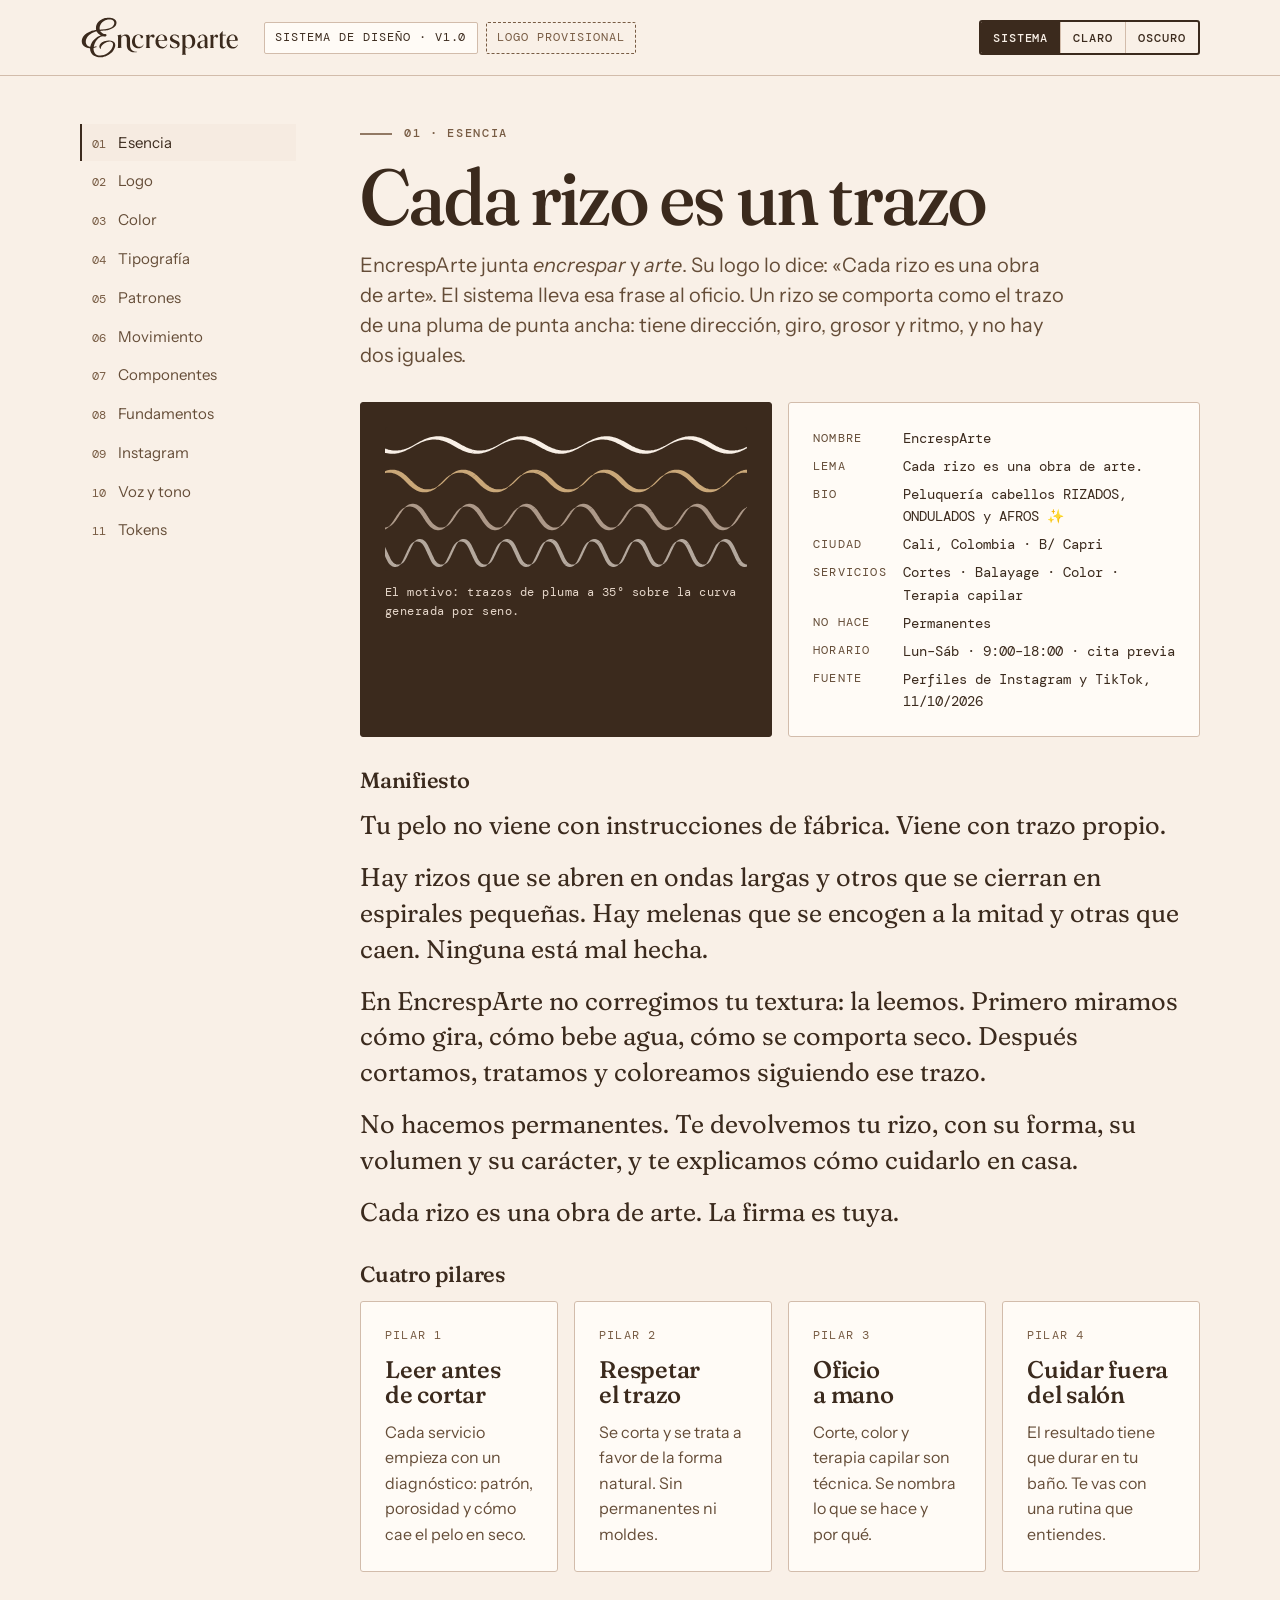
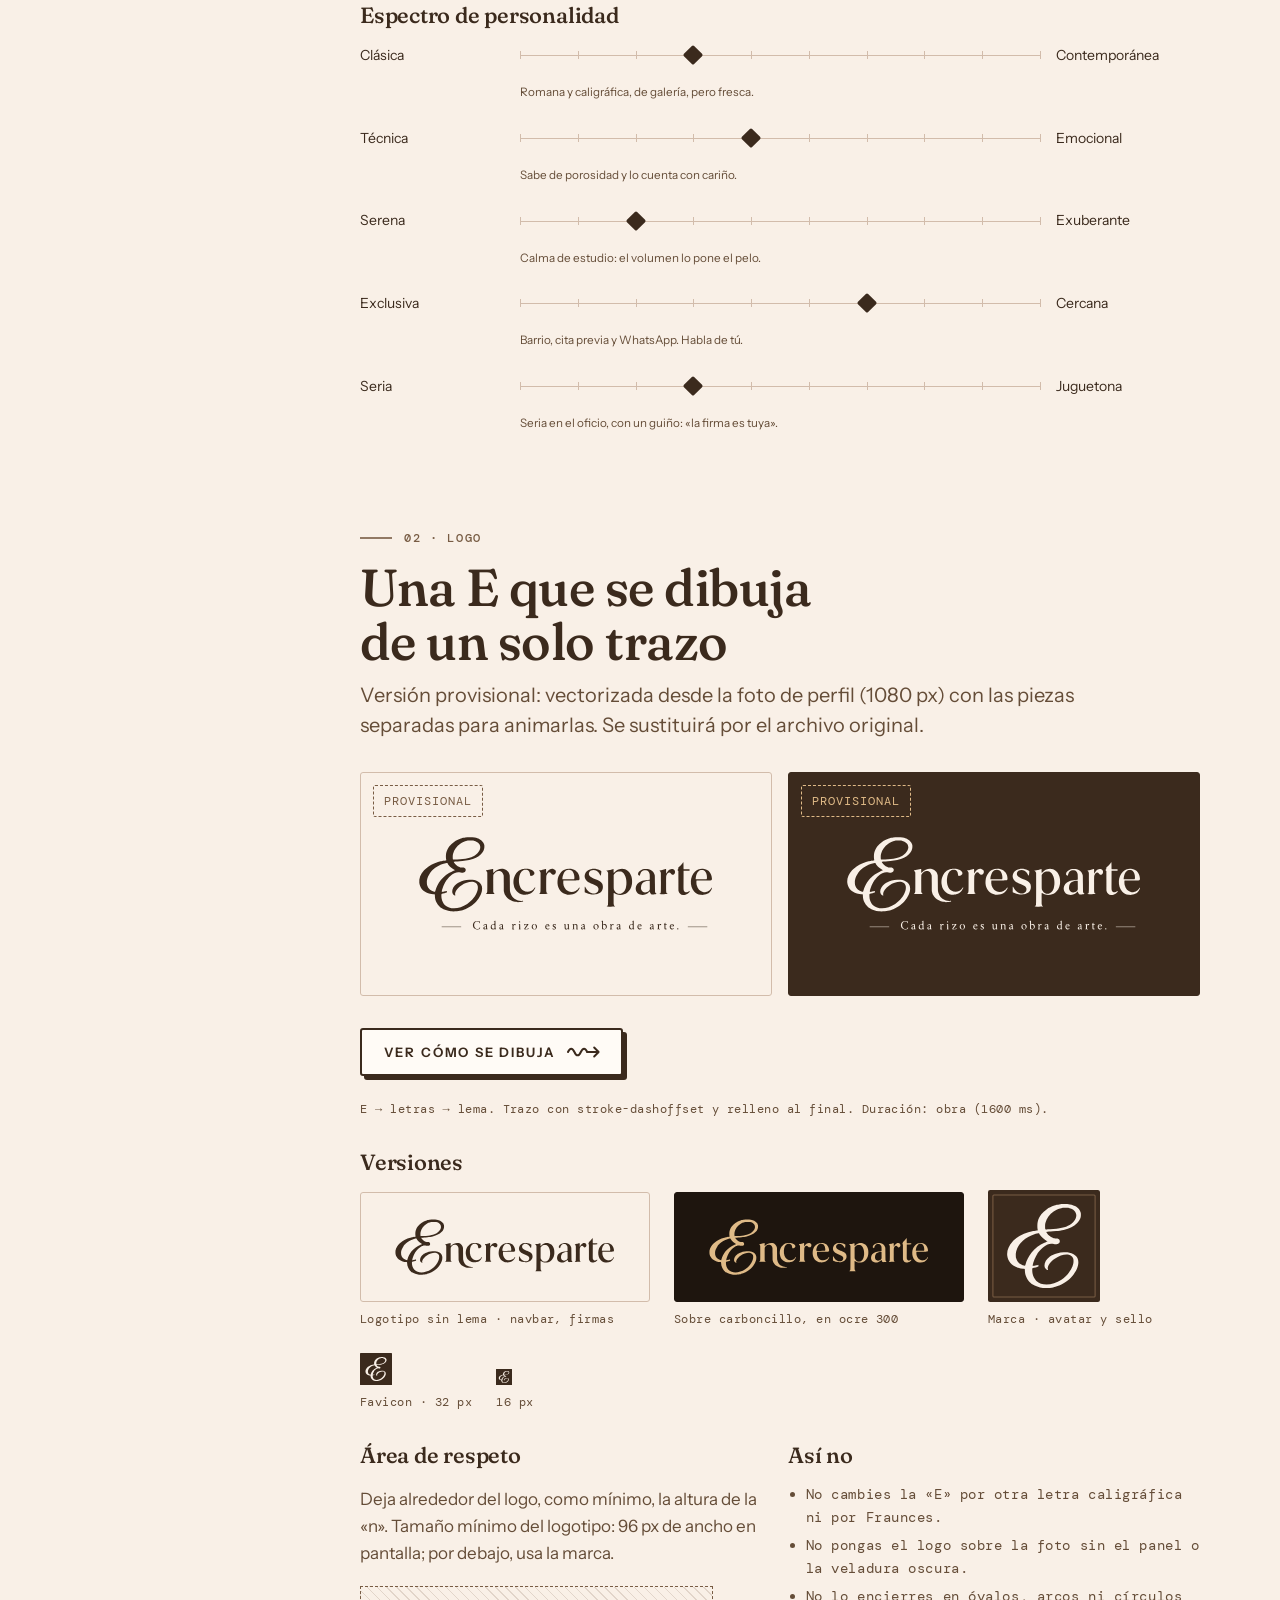
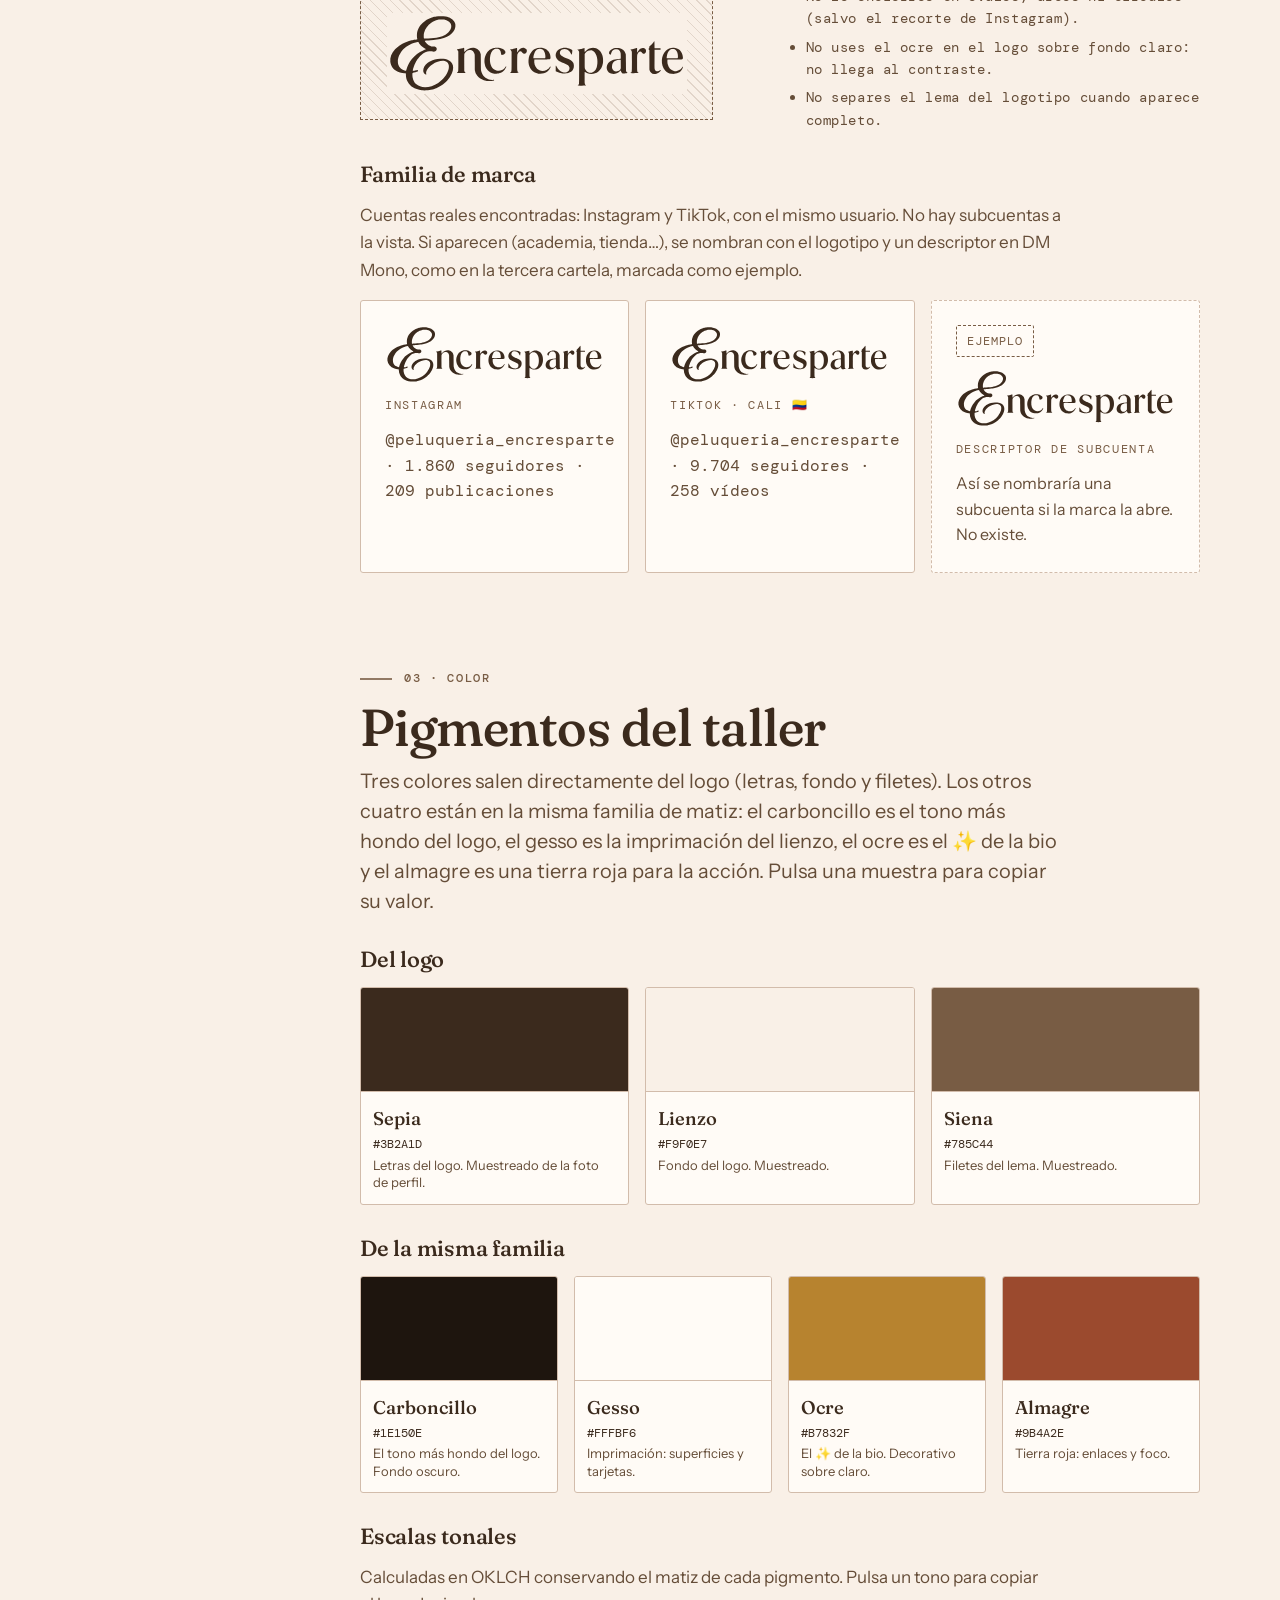
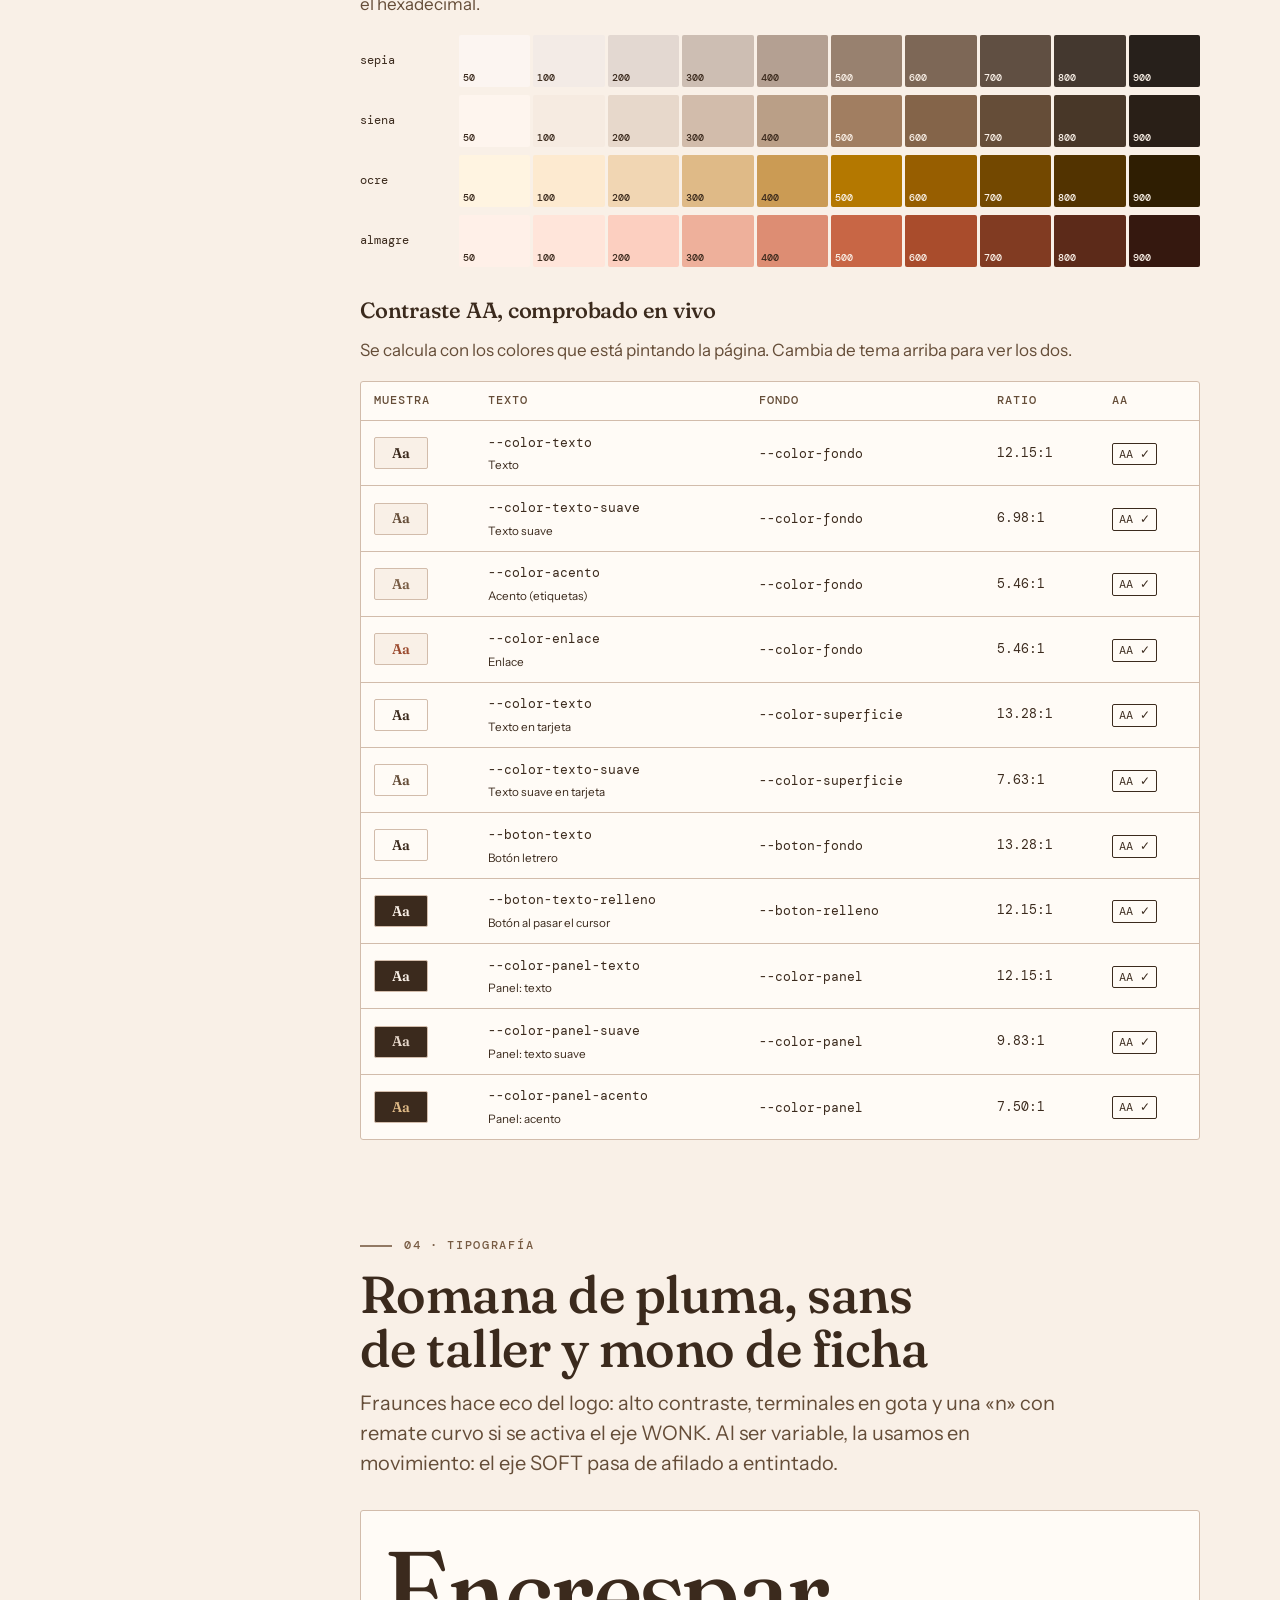
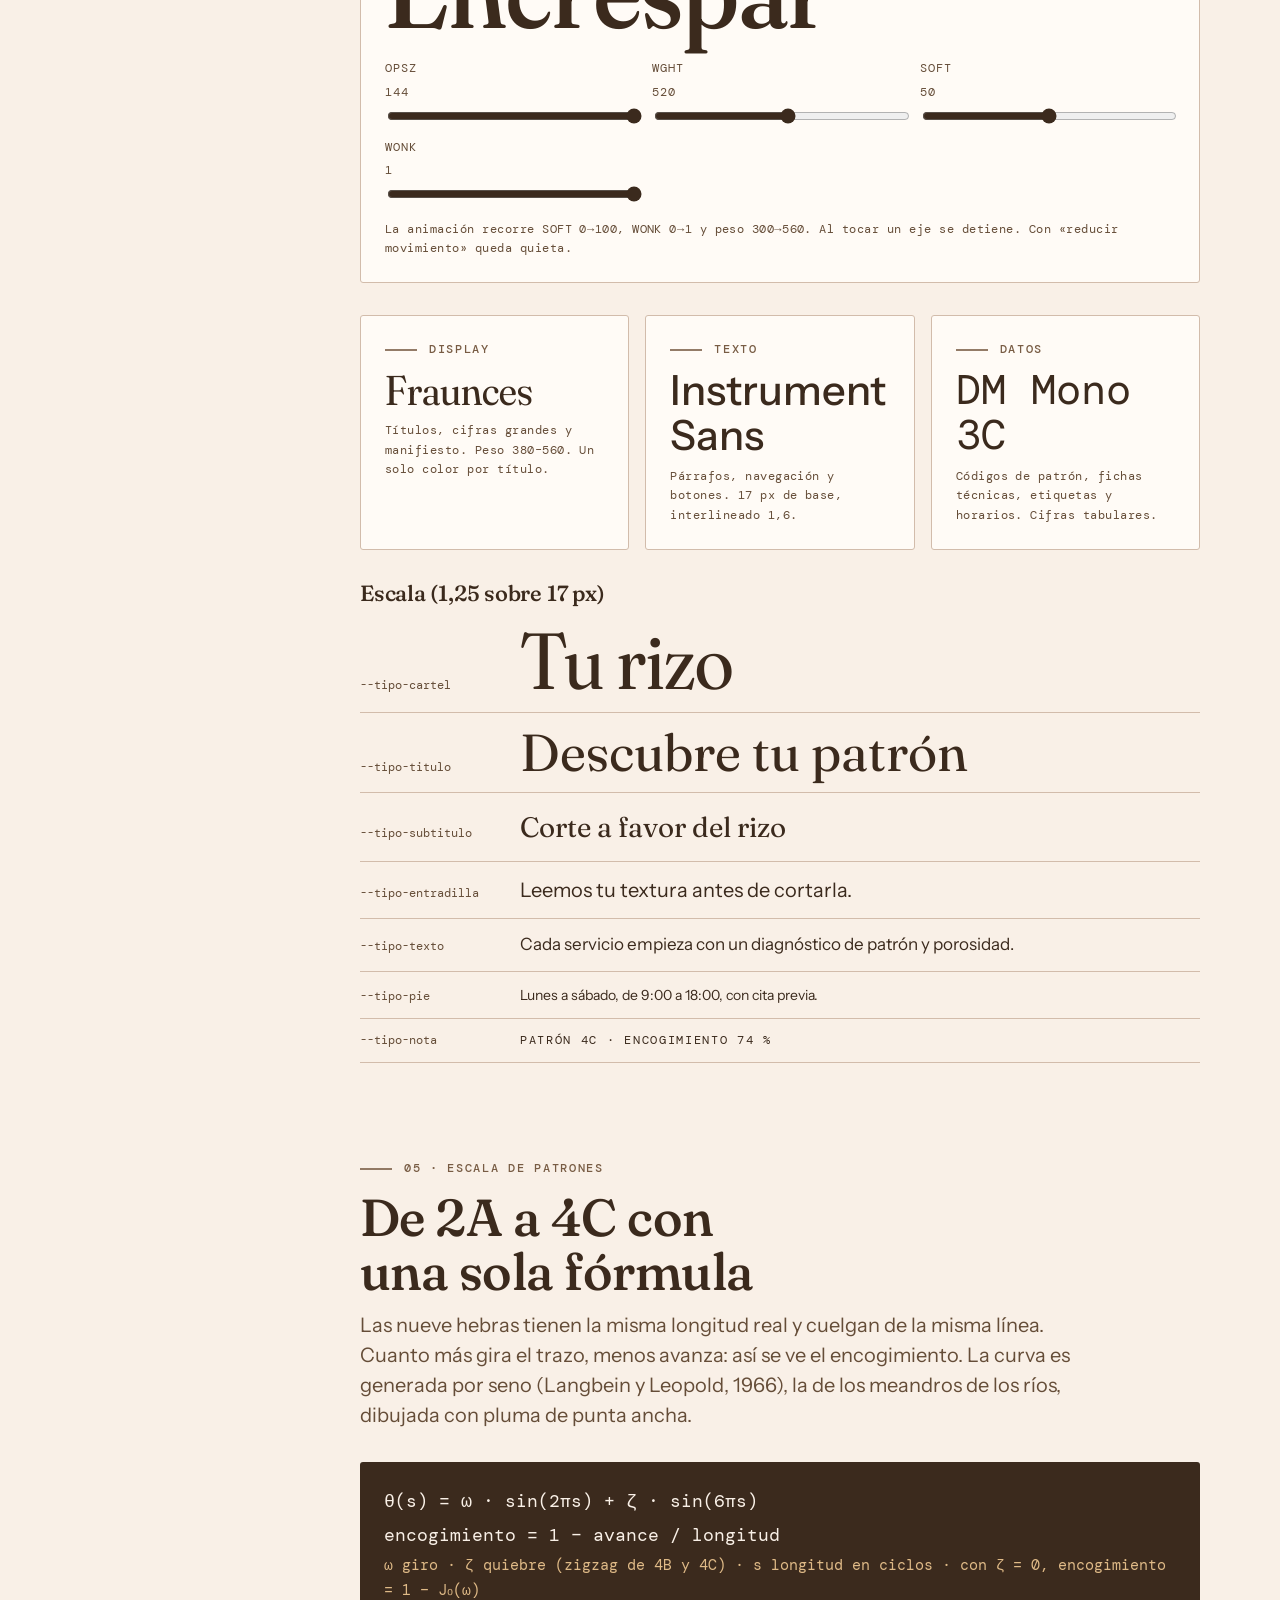
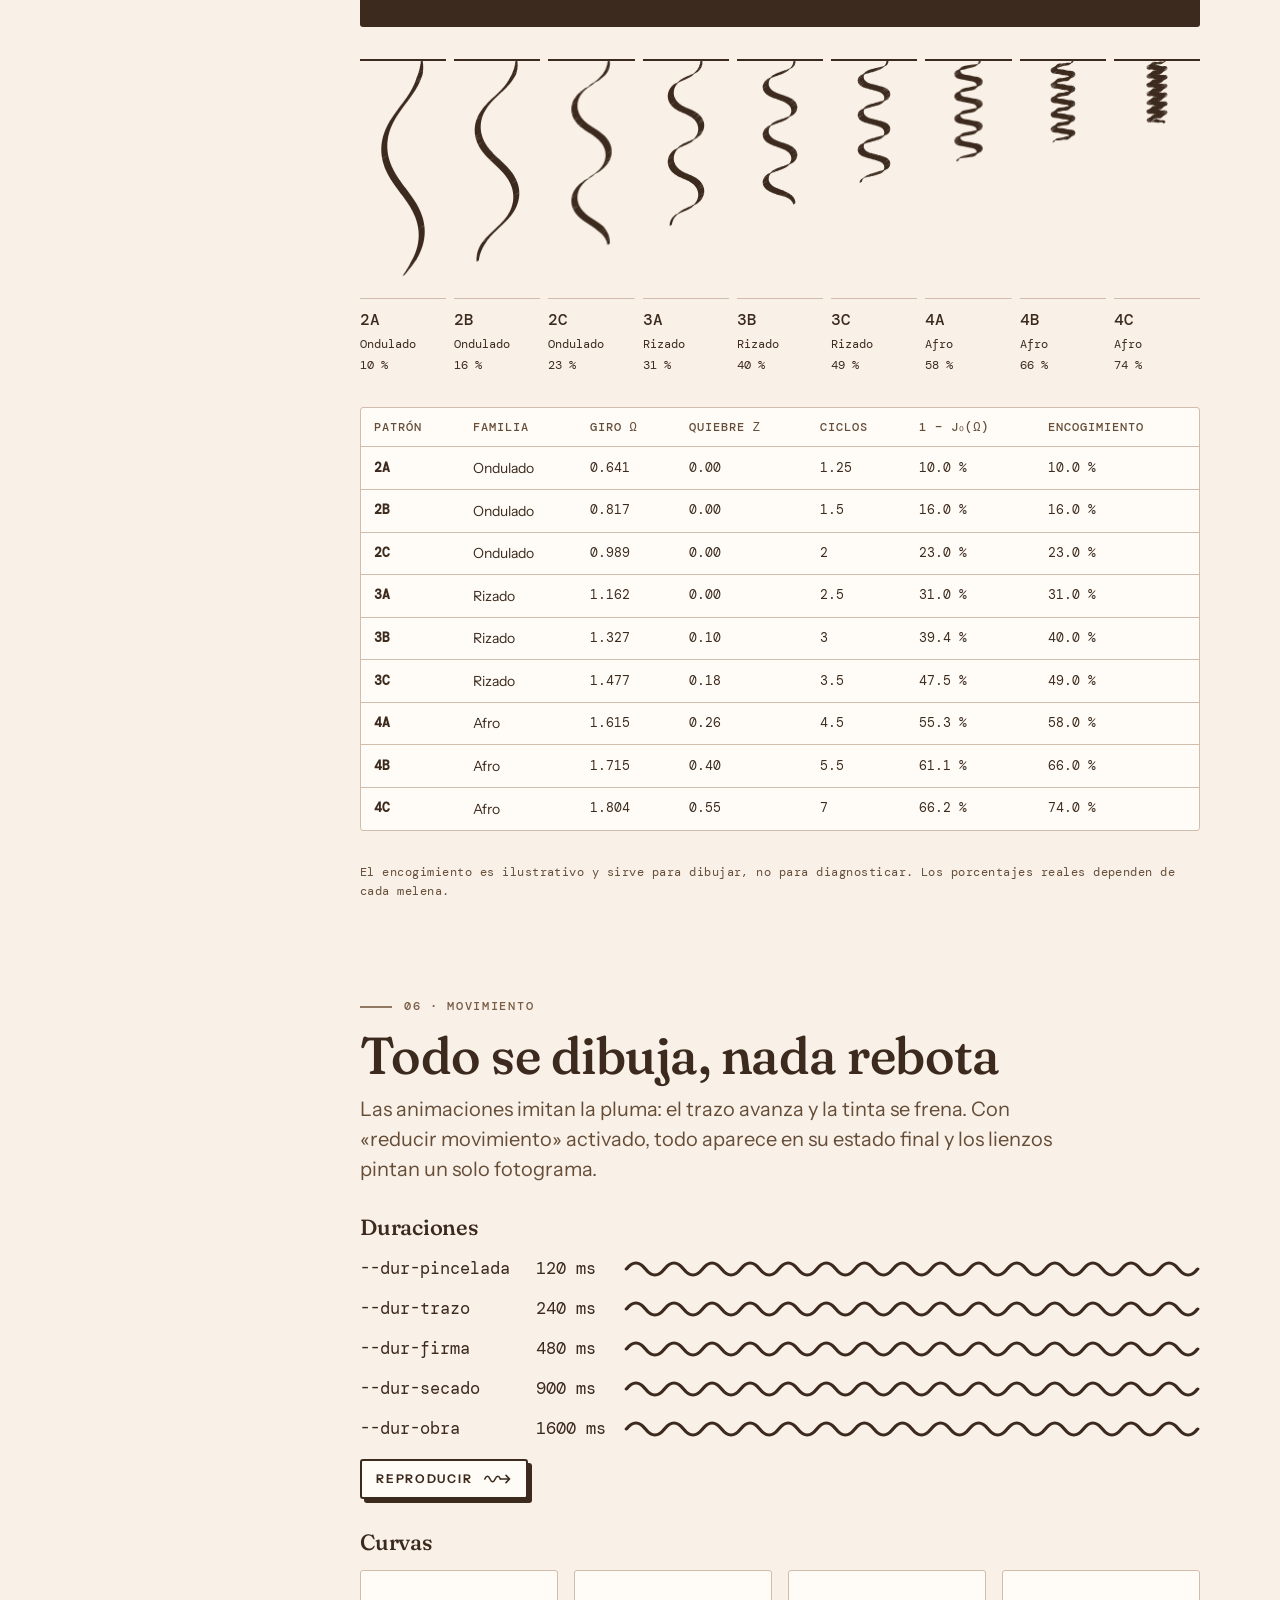
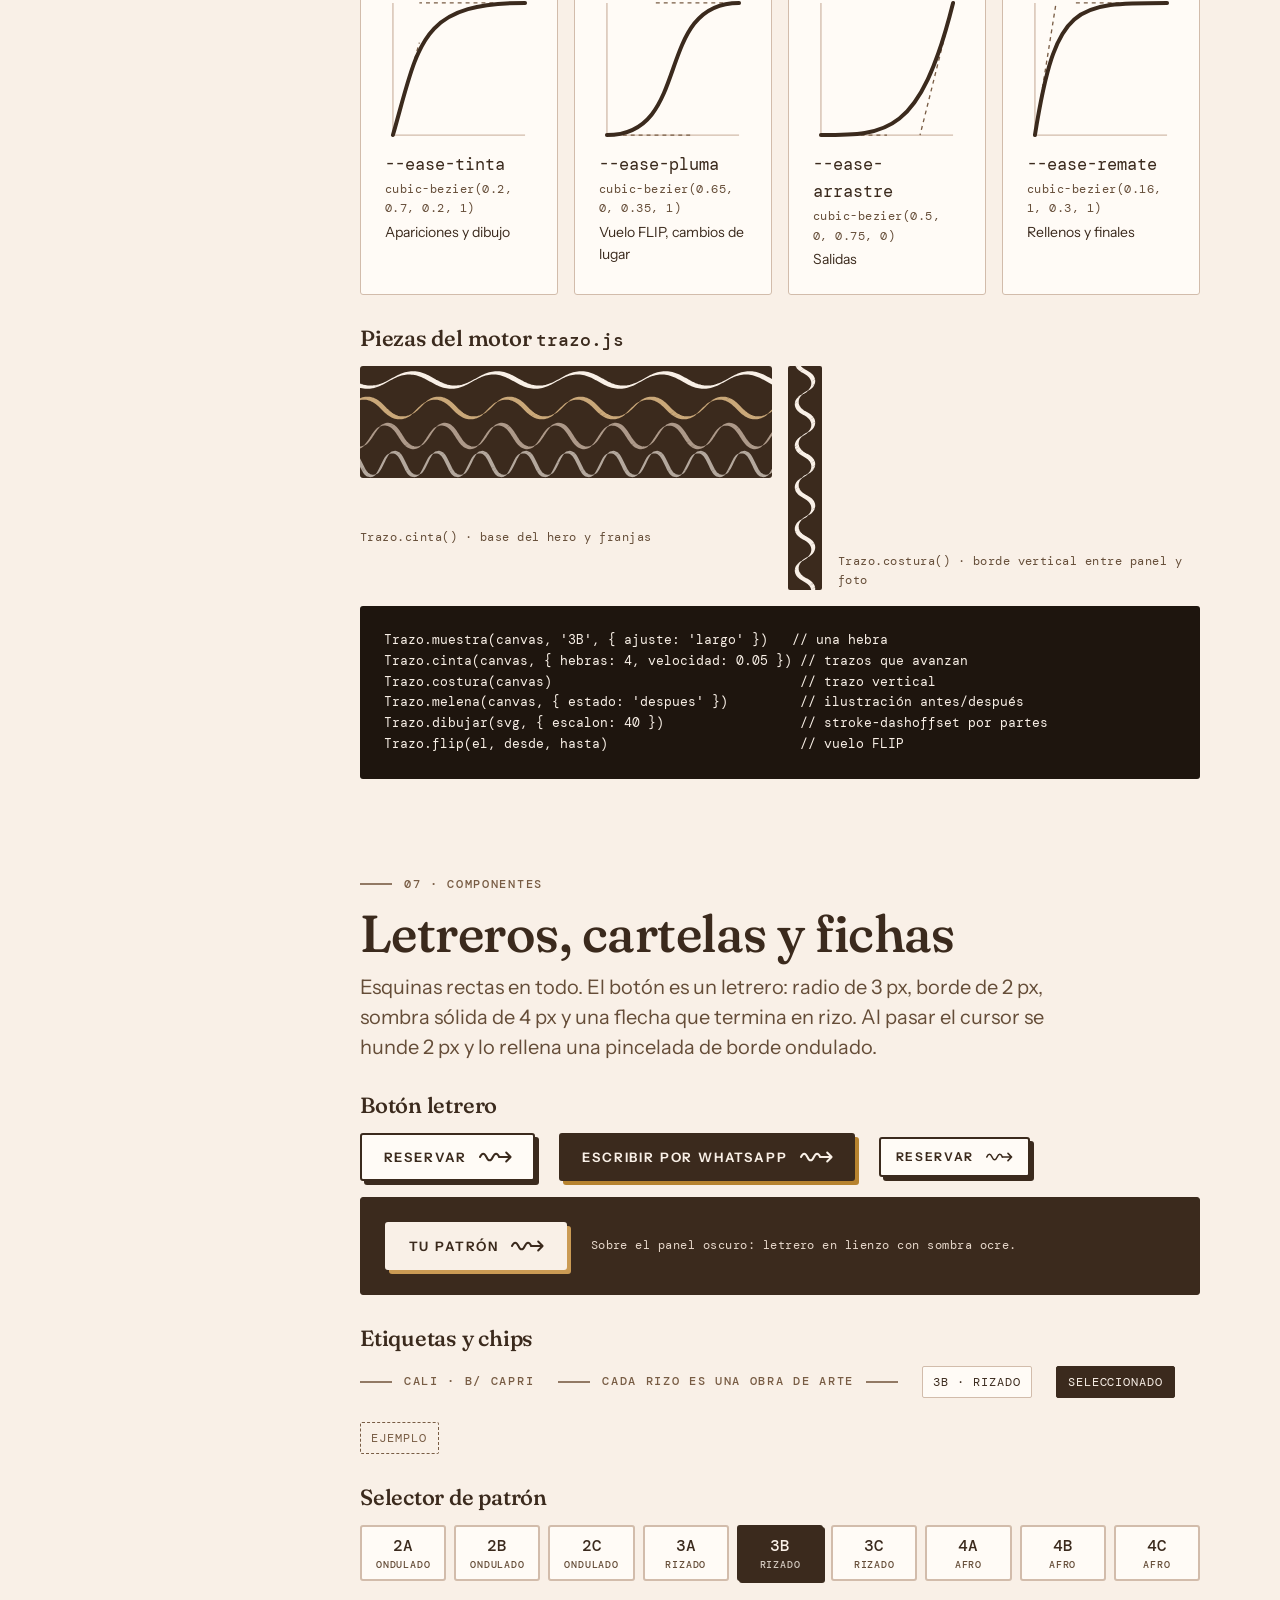
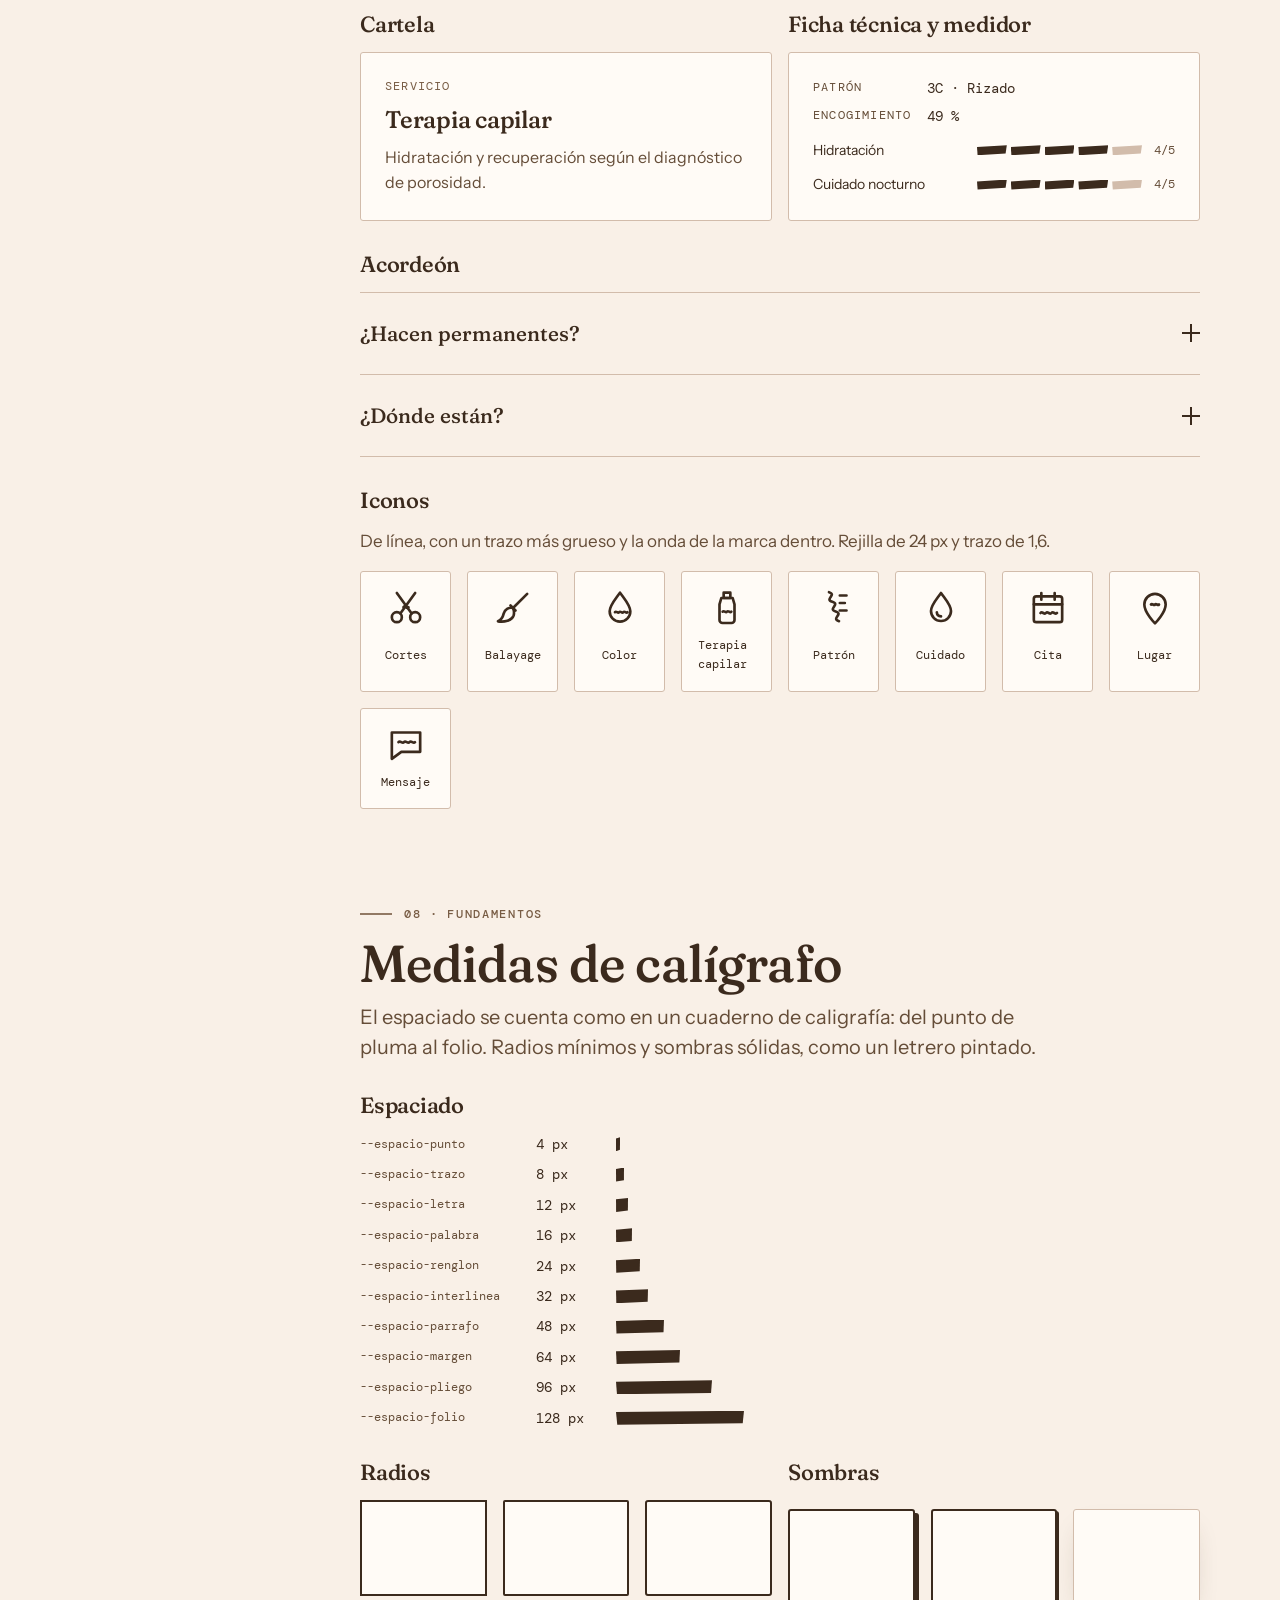
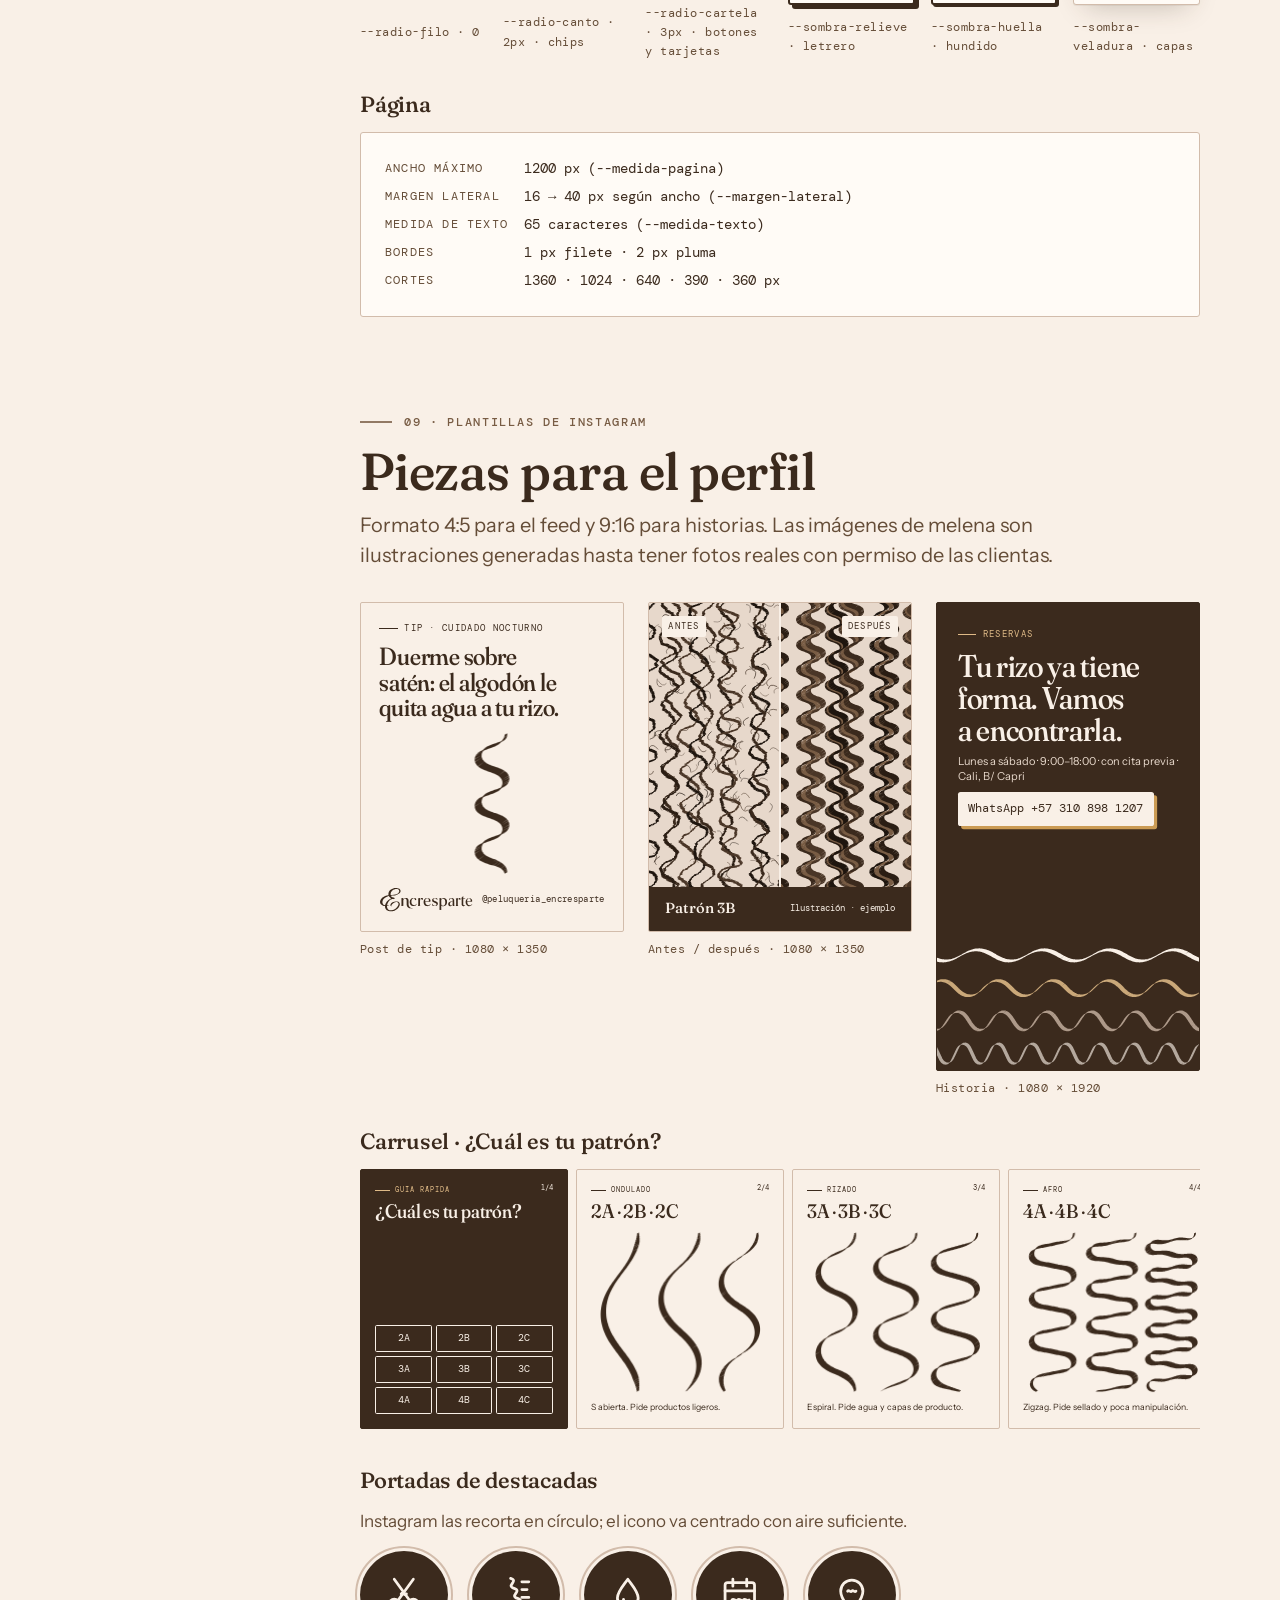
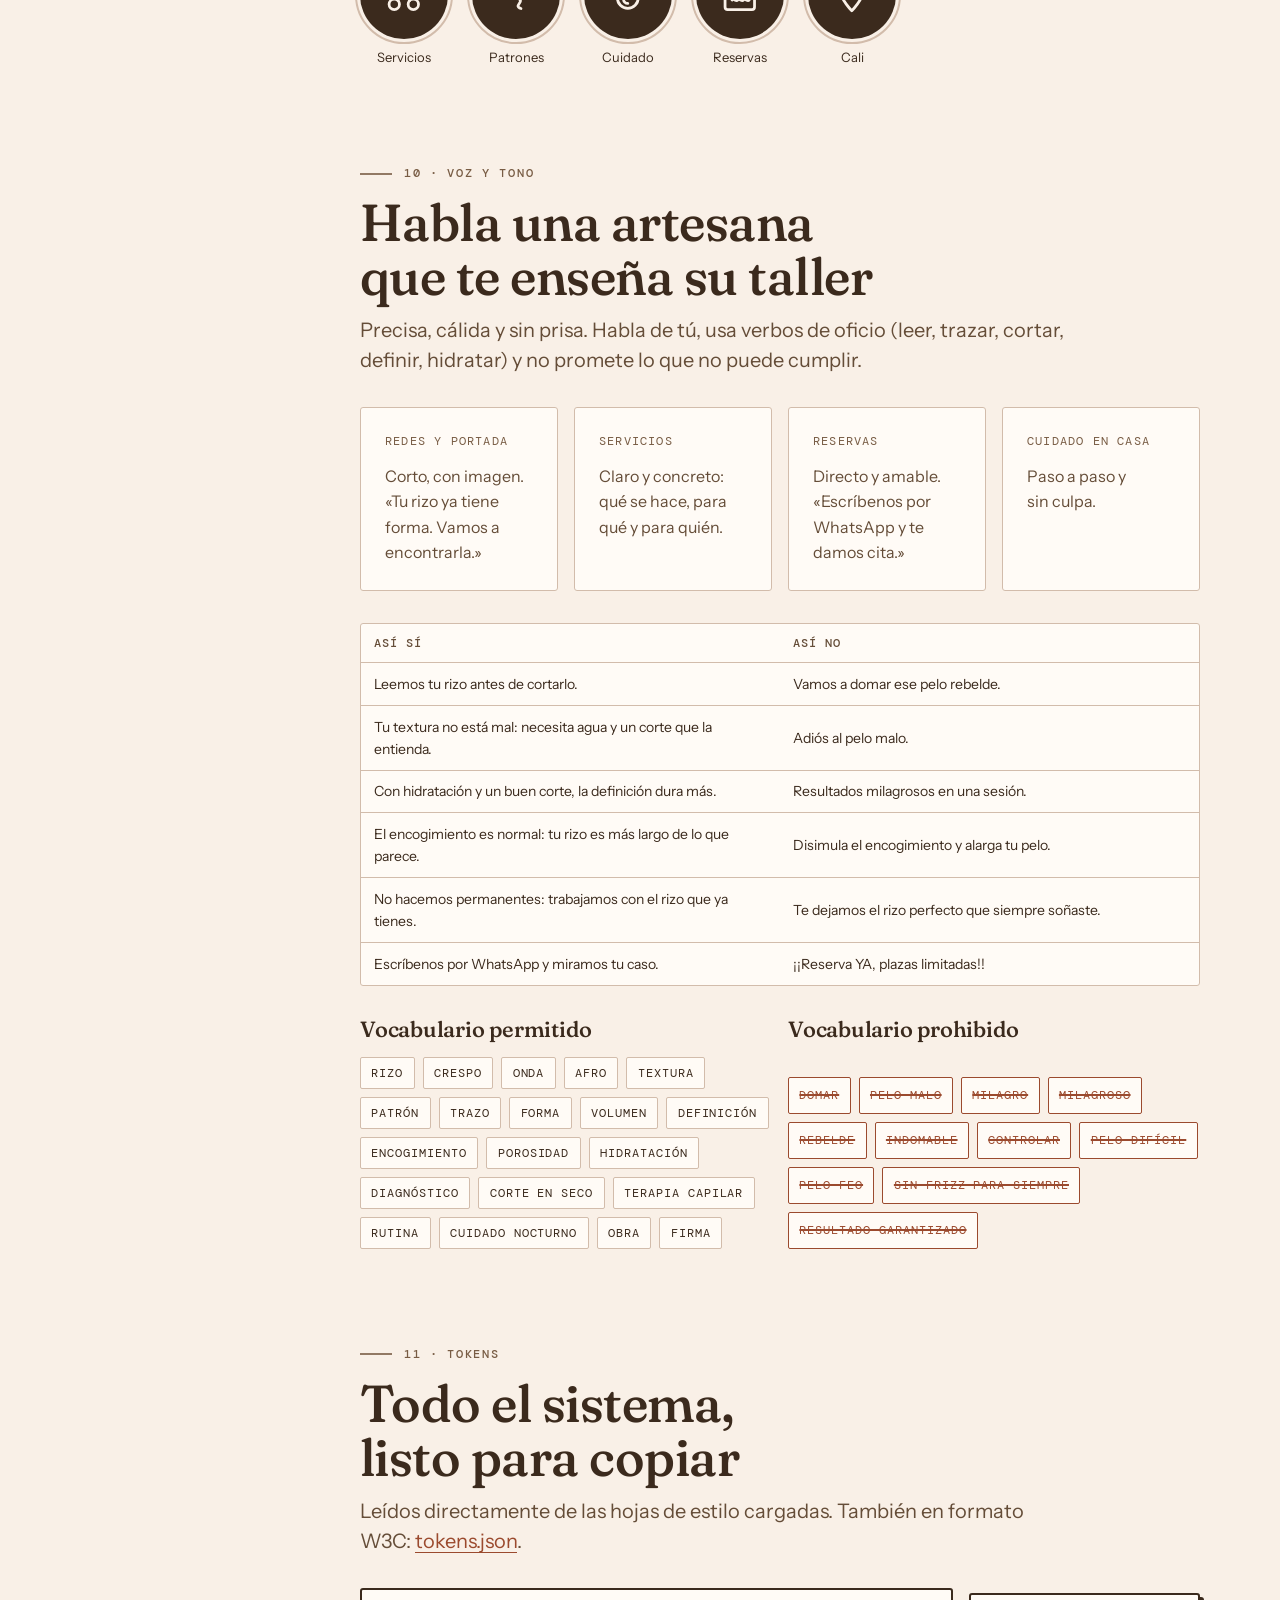
==== commit a25e5ee4: "Fase 5: versión ?v=2 de CSS, JS e imágenes y empaquetador de páginas autocontenidas Co-Authored-By: " ====
--- a/design-system.html
+++ b/design-system.html
@@ -5,14 +5,14 @@
 <meta name="viewport" content="width=device-width, initial-scale=1, viewport-fit=cover">
 <title>EncrespArte · Sistema de diseño</title>
 <meta name="description" content="Sistema de diseño de EncrespArte, peluquería de cabellos rizados, ondulados y afros en Cali. Concepto: cada rizo es un trazo.">
-<link rel="icon" href="assets/favicon.svg?v=1" type="image/svg+xml">
+<link rel="icon" href="assets/favicon.svg?v=2" type="image/svg+xml">
 <link rel="preconnect" href="https://fonts.googleapis.com">
 <link rel="preconnect" href="https://fonts.gstatic.com" crossorigin>
 <link rel="stylesheet" href="https://fonts.googleapis.com/css2?family=DM+Mono:wght@400;500&family=Fraunces:opsz,wght,SOFT,WONK@9..144,100..900,0..100,0..1&family=Instrument+Sans:wght@400..700&display=swap">
-<link rel="stylesheet" href="design-system/tokens.css?v=1">
-<link rel="stylesheet" href="design-system/motion.css?v=1">
-<link rel="stylesheet" href="design-system/components.css?v=1">
-<link rel="stylesheet" href="css/guia.css?v=1">
+<link rel="stylesheet" href="design-system/tokens.css?v=2">
+<link rel="stylesheet" href="design-system/motion.css?v=2">
+<link rel="stylesheet" href="design-system/components.css?v=2">
+<link rel="stylesheet" href="css/guia.css?v=2">
 </head>
 <body>
 <svg width="0" height="0" style="position:absolute" aria-hidden="true">
@@ -142,9 +142,9 @@
         <div class="marcas">
           <figure><div class="logo-lamina logo-lamina--lienzo" style="min-height:0;padding:1.5rem 2rem"><span data-logo="palabra" style="display:block;width:14rem"></span></div><figcaption class="pie">Logotipo sin lema · navbar, firmas</figcaption></figure>
           <figure><div class="logo-lamina logo-lamina--carbon" style="min-height:0;padding:1.5rem 2rem"><span data-logo="palabra" style="display:block;width:14rem"></span></div><figcaption class="pie">Sobre carboncillo, en ocre 300</figcaption></figure>
-          <figure><img src="assets/encresparte-mark.svg?v=1" width="112" height="112" alt="Marca: la E caligráfica en una cartela sepia"><figcaption class="pie">Marca · avatar y sello</figcaption></figure>
-          <figure><img src="assets/favicon.svg?v=1" width="32" height="32" alt="Favicon"><figcaption class="pie">Favicon · 32 px</figcaption></figure>
-          <figure><img src="assets/favicon.svg?v=1" width="16" height="16" alt="Favicon a 16 px"><figcaption class="pie">16 px</figcaption></figure>
+          <figure><img src="assets/encresparte-mark.svg?v=2" width="112" height="112" alt="Marca: la E caligráfica en una cartela sepia"><figcaption class="pie">Marca · avatar y sello</figcaption></figure>
+          <figure><img src="assets/favicon.svg?v=2" width="32" height="32" alt="Favicon"><figcaption class="pie">Favicon · 32 px</figcaption></figure>
+          <figure><img src="assets/favicon.svg?v=2" width="16" height="16" alt="Favicon a 16 px"><figcaption class="pie">16 px</figcaption></figure>
         </div>
       </div>
       <div class="rejilla rejilla--2">
@@ -499,7 +499,7 @@
       <div class="seccion__cabeza">
         <span class="etiqueta">11 · Tokens</span>
         <h2 id="t-tokens">Todo el sistema, listo para copiar</h2>
-        <p>Leídos directamente de las hojas de estilo cargadas. También en formato W3C: <a href="design-system/tokens.json?v=1">tokens.json</a>.</p>
+        <p>Leídos directamente de las hojas de estilo cargadas. También en formato W3C: <a href="design-system/tokens.json?v=2">tokens.json</a>.</p>
       </div>
       <div class="tokens-bar">
         <label class="visualmente-oculto" for="filtro-tokens">Filtrar tokens</label>
@@ -520,7 +520,7 @@
   <div class="envoltura">EncrespArte · Sistema de diseño v1.0 · Octubre de 2026 · Logo provisional reconstruido desde el perfil · <a href="index.html">Ver la web</a></div>
 </footer>
 
-<script src="design-system/trazo.js?v=1"></script>
-<script src="js/guia.js?v=1"></script>
+<script src="design-system/trazo.js?v=2"></script>
+<script src="js/guia.js?v=2"></script>
 </body>
 </html>
